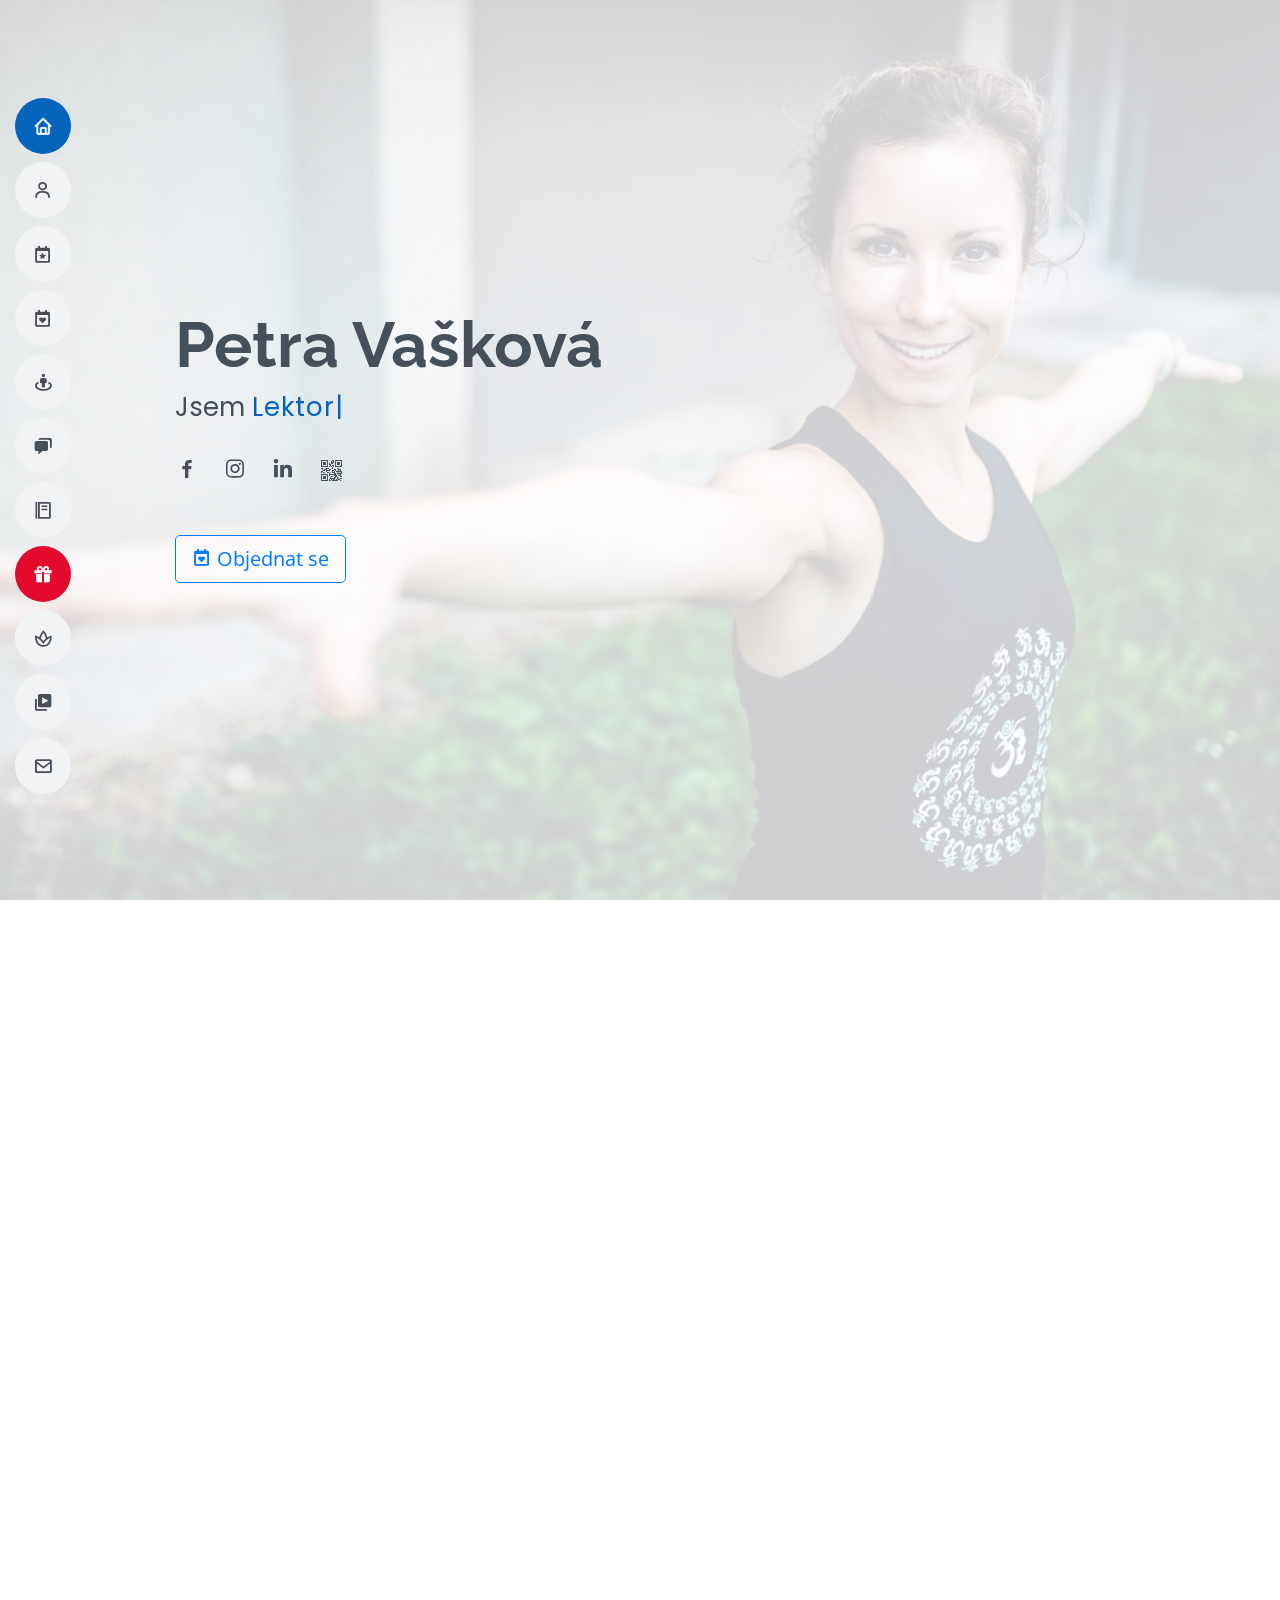
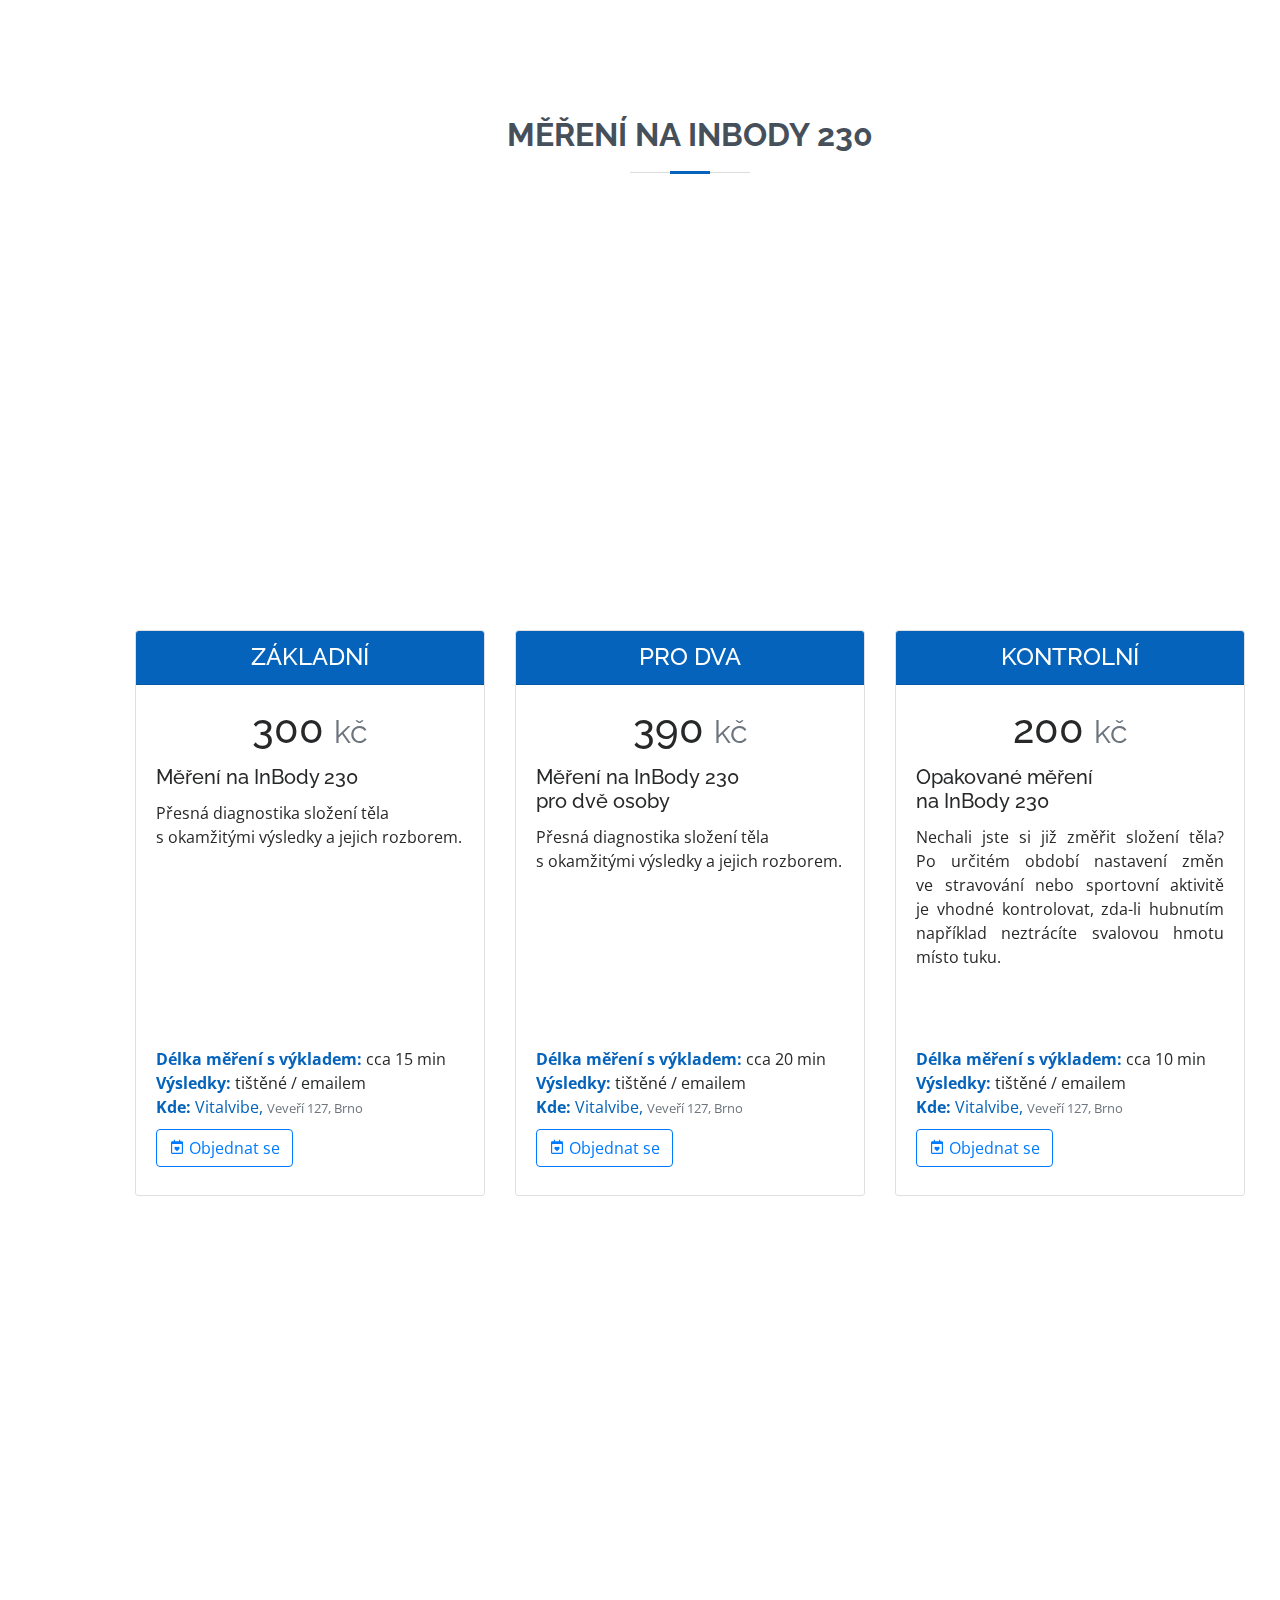
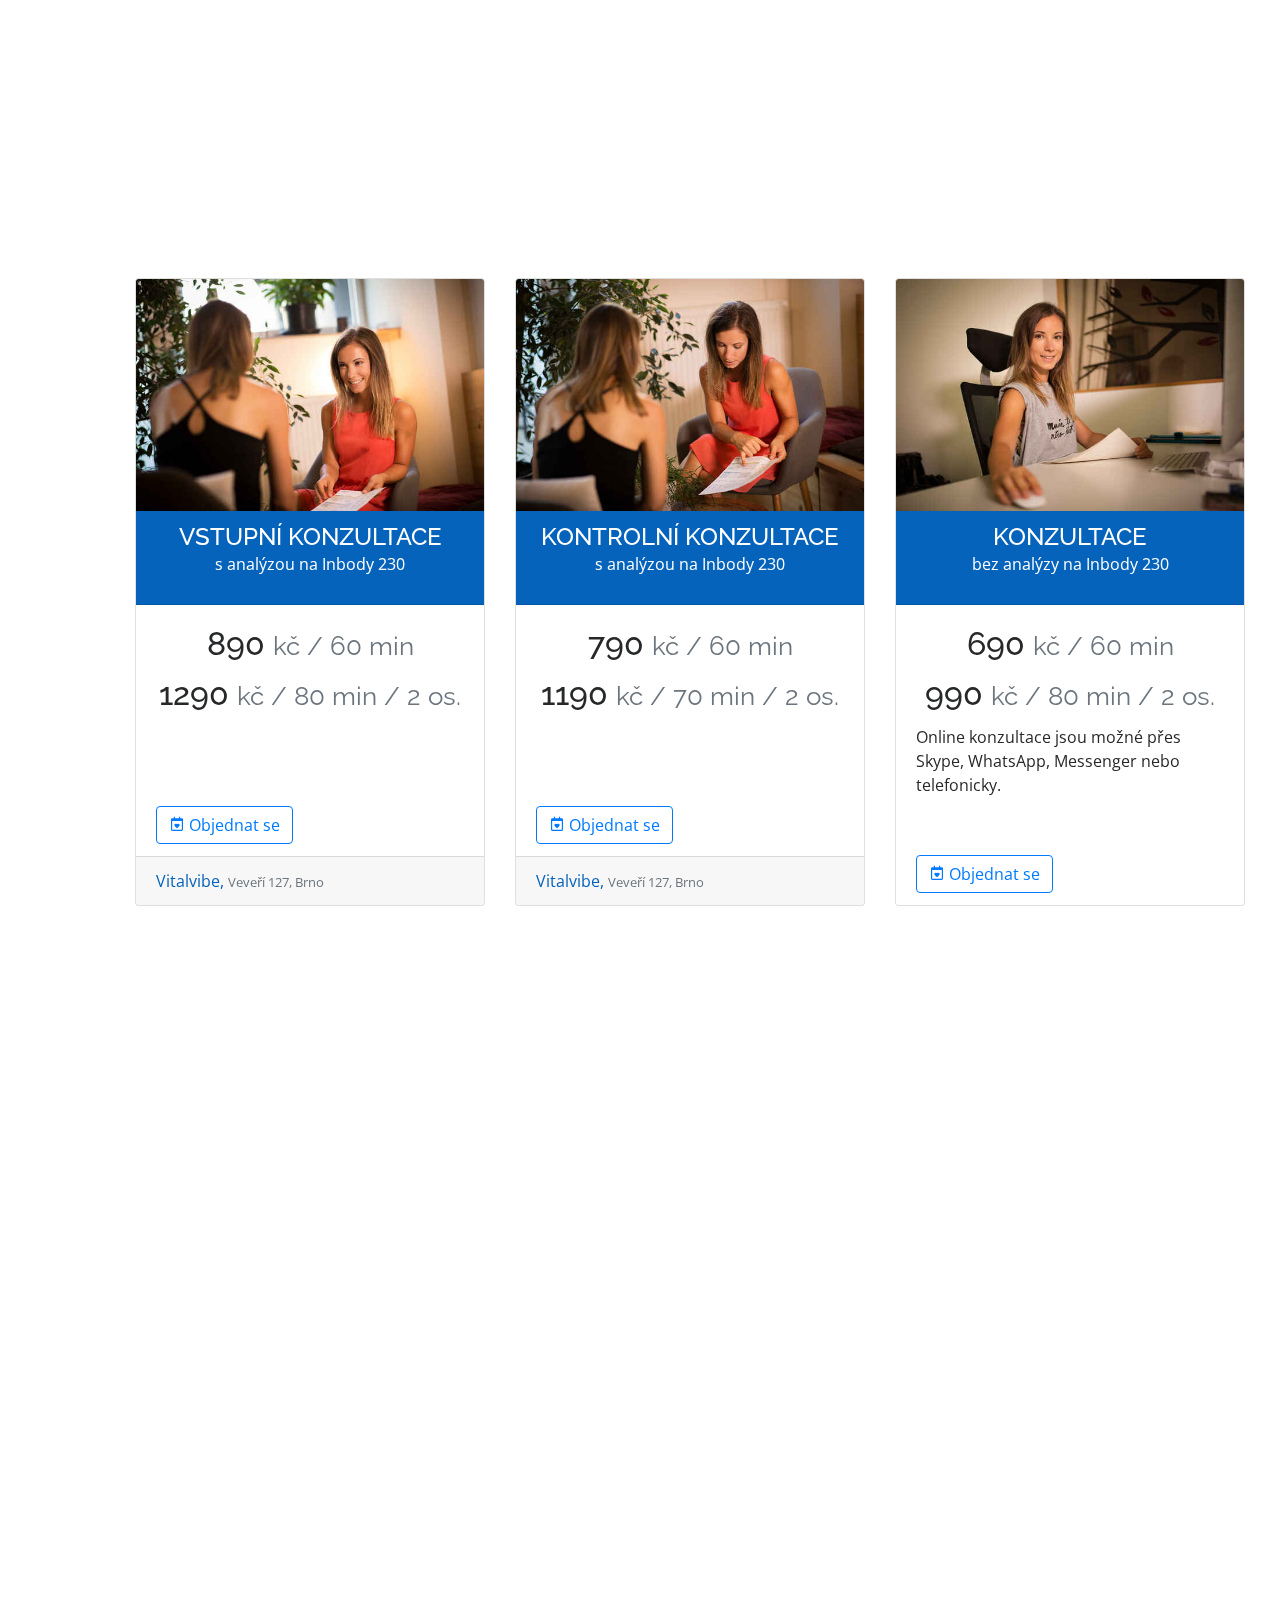
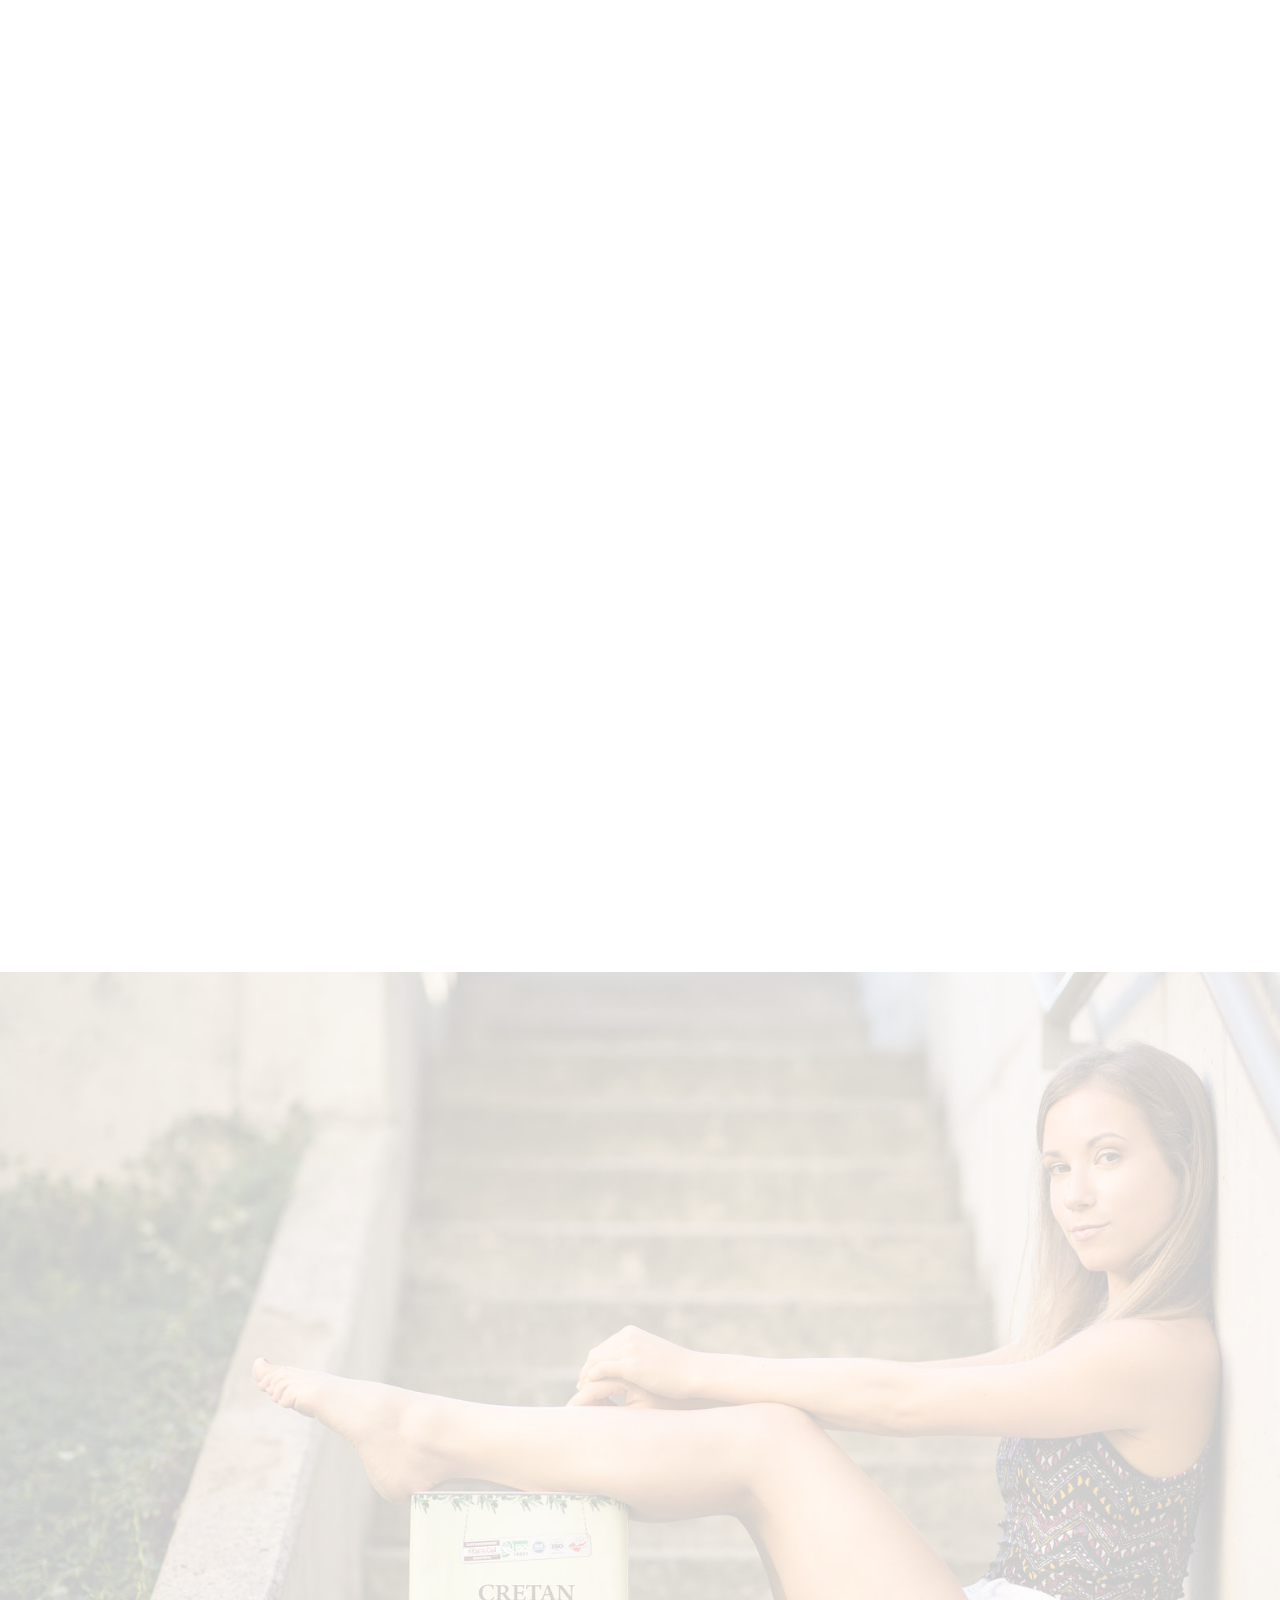
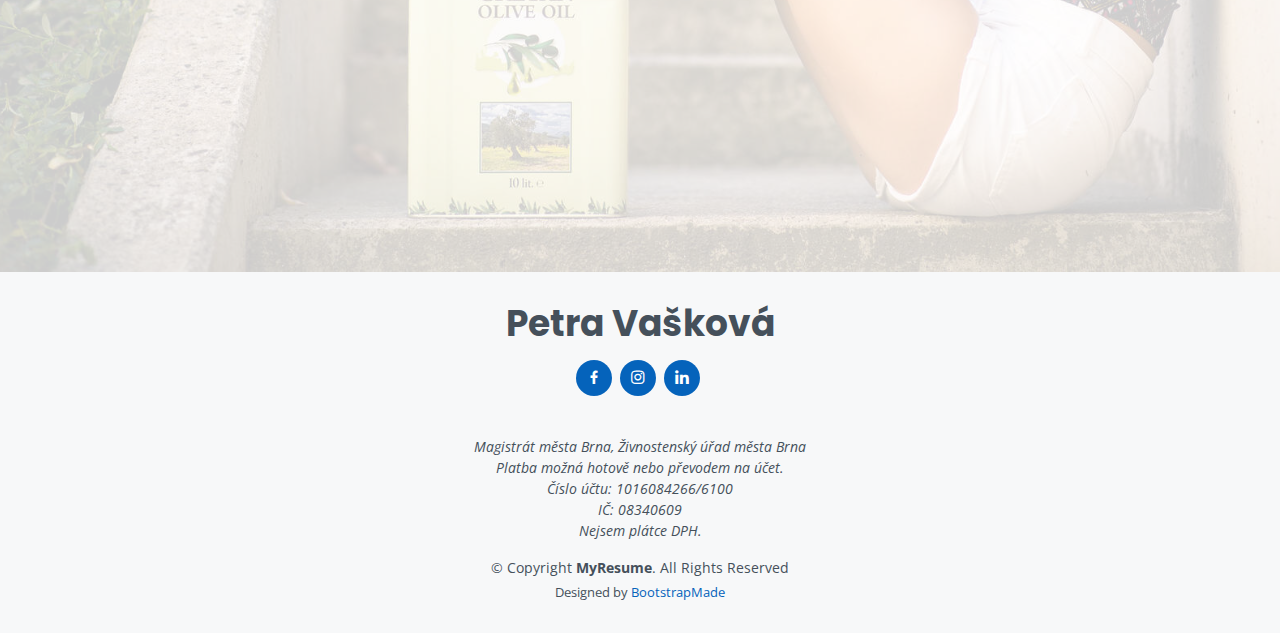
==== index.html @ 4d3f97d6 "add new classes" ====
<!DOCTYPE html>
<html lang="en">

<head>
  <meta charset="utf-8">
  <meta content="width=device-width, initial-scale=1.0" name="viewport">

  <title>Petra Vašková | Zdravý životní styl</title>
  <meta content="Petra Vašková | Zdravý životní styl" name="descriptison">
  <meta content="petra,vaskova,yoga,joga,brno,vyzivove,poradenstvi,inbody230,mereni,inbody,soukrome,lekce" name="keywords">
  <meta content="Petra Vašková" name="author">

  <!--google fun -->
  <meta name="google-site-verification" content="1-gUMdKaUhqo964A1ILpHEnsC80yYwNvMp1bIJp1SYg" />
  <meta property="og:site_name" content="PETRAVASKOVA.cz"/>
  <meta name="description" content="Petra Vašková | Zdravý životní styl"/>
  <meta property="og:url" content="https://petravaskova.cz/"/>
  <meta property="og:type" content="website"/>
  <meta property="og:title" content="Petra Vašková | Zdravý životní styl"/>
  <meta property="og:description"
        content="Komplexní služby v oblasti zdravého životního stylu. Výživové poradenství. Měření na InBody 230. Lekce jógy Brno."/>
  <meta property="og:image" content="https://petravaskova.cz/assets/img/og.jpg"/>
  <meta property="og:locale" content="cs_CZ"/>

  <!-- Favicons -->
  <link href="assets/img/favicon.png" rel="icon">
  <link href="assets/img/apple-touch-icon.png" rel="apple-touch-icon">

  <!-- Google Fonts -->
  <link href="https://fonts.googleapis.com/css?family=Open+Sans:300,300i,400,400i,600,600i,700,700i|Raleway:300,300i,400,400i,500,500i,600,600i,700,700i|Poppins:300,300i,400,400i,500,500i,600,600i,700,700i"
        rel="stylesheet">

  <!-- Vendor CSS Files -->
  <link href="assets/vendor/bootstrap/css/bootstrap.min.css" rel="stylesheet">
  <link href="assets/vendor/icofont/icofont.min.css" rel="stylesheet">
  <link href="assets/vendor/boxicons/css/boxicons.min.css" rel="stylesheet">
  <link href="assets/vendor/venobox/venobox.css" rel="stylesheet">
  <link href="assets/vendor/owl.carousel/assets/owl.carousel.min.css" rel="stylesheet">
  <link href="assets/vendor/aos/aos.css" rel="stylesheet">

  <!-- Template Main CSS File -->
  <link href="assets/css/style.css" rel="stylesheet">

  <!-- =======================================================
  * Template Name: MyResume - v2.1.0
  * Template URL: https://bootstrapmade.com/free-html-bootstrap-template-my-resume/
  * Author: BootstrapMade.com
  * License: https://bootstrapmade.com/license/
  ======================================================== -->

  <!-- Global site tag (gtag.js) - Google Analytics -->
  <script async src="https://www.googletagmanager.com/gtag/js?id=UA-179489889-1"></script>
  <script>
      window.dataLayer = window.dataLayer || [];
      function gtag(){dataLayer.push(arguments);}
      gtag('js', new Date());

      gtag('config', 'UA-179489889-1');
  </script>
</head>

<body>

<!-- ======= Mobile nav toggle button ======= -->
<button type="button" class="mobile-nav-toggle d-xl-none"><i class="icofont-navigation-menu"></i></button>

<!-- ======= Header ======= -->
<header id="header" class="d-flex flex-column justify-content-center">

  <nav class="nav-menu">
    <ul>
      <li class="active"><a href="#home"><i class="bx bx-home"></i> <span>Domů</span></a></li>
<!--      <li><a href="#gifts" class="gift-link" style="background: #E40A2D"><i class="bx bxs-gift"></i> <span>Dárkové poukazy</span></a></li>-->
      <li><a href="#about"><i class="bx bx-user"></i> <span>O mně</span></a></li>
      <li><a href="#events"><i class="bx bx-calendar-star"></i> <span>Události</span></a></li>
      <li><a href="#classes"><i class="bx bx-calendar-heart"></i> <span>Kalendář lekcí</span></a></li>
      <li><a href="#inbody"><i class="bx bx-street-view"></i> <span>Měření na InBody 230</span></a></li>
      <li><a href="#konzultace"><i class='bx bxs-chat'></i> <span>Konzultace</span></a></li>
      <li><a href="#diet"><i class='bx bx-food-menu'></i> <span>Jídelníček na míru</span></a></li>
<!--      <li><a href="#package"><i class='bx bx-shopping-bag'></i> <span>Výhodné balíčky</span></a></li>-->
      <li><a href="#package" class="gift-link" style="background: #E40A2D"><i class="bx bxs-gift"></i> <span>Výhodné balíčky / Dárkové poukazy</span></a></li>
      <li><a href="#joga"><i class='bx bx-spa'></i> <span>Jóga</span></a></li>
      <li><a href="#videos"><i class="bx bxs-videos"></i> <span>Videa</span></a></li>
      <!--<li><a href="#portfolio"><i class="bx bx-book-content"></i> <span>Portfolio</span></a></li>-->
      <li><a href="#contact"><i class="bx bx-envelope"></i> <span>Kontakt</span></a></li>
    </ul>
  </nav><!-- .nav-menu -->
</header><!-- End Header -->

<!-- ======= Hero Section ======= -->
<section id="home" class="d-flex flex-column justify-content-center">
  <div class="container" data-aos="zoom-in" data-aos-delay="100">
    <h1>Petra Vašková</h1>
    <p>Jsem <span class="typed"
                  data-typed-items="Lektorka jógy, Výživová poradkyně, Produktová specialistka a manažerka"></span>
    </p>
    <div class="social-links">
      <a href="https://www.facebook.com/pvaskova" class="facebook"><i class="bx bxl-facebook"></i></a>
      <a href="https://www.instagram.com/vaskova.peta/" class="instagram"><i class="bx bxl-instagram"></i></a>
      <a href="https://www.linkedin.com/in/petra-va%C5%A1kov%C3%A1-a22657148/" class="linkedin"><i
              class="bx bxl-linkedin"></i></a>
      <a href="#qr" data-toggle="modal" data-target="#qr"><i class="icofont-qr-code"></i></a>

    </div>
    <div style="margin-top: 50px">
      <button type="button" class="btn btn-outline-primary btn-lg" data-toggle="modal" data-target="#rezervace">
        <i class='bx bx-calendar-heart'></i> Objednat se
      </button>
    </div>
  </div>
</section><!-- End Hero -->

<main id="main">

  <!-- ======= Gifts Section ======= -->
<!--  <section id="gifts" class="services">-->
<!--    <div class="container" data-aos="fade-up">-->

<!--      <div class="section-title">-->
<!--        <h2>Dárkové poukazy</h2>-->
<!--      </div>-->

<!--      <div class="row">-->

<!--        <div class="col-lg-4 pt-4 pt-lg-0 content" style="margin-top: 30px">-->
<!--          <div>-->
<!--            <p class="indent">-->
<!--              Chcete svému blízkému darovat opravdu praktický dárek? Neví si kamarádka rady s&nbsp;jídelníčkem? Chce začít Váš partner jíst zdravě a&nbsp;zhubnout, nebo třeba zlepšit sportovní výkon a&nbsp;nabrat svalovou hmotu?-->
<!--            </p>-->
<!--            <p class="bold">-->
<!--              Nevybrali jste si žádný z&nbsp;této nabídky? Společně zkusíme vymyslet balíček na&nbsp;míru.-->
<!--            </p>-->
<!--          </div>-->
<!--          <div>-->
<!--            <span class="text-blue-dark" style="display:inline-block;float: left;margin-right: 5px">Objednávejte na: </span>-->
<!--            <span style="display: inline-block">-->
<!--                <a href="mailto:petra-vaskova@seznam.cz" class="text-black">petra-vaskova@seznam.cz</a><br/>-->
<!--                  +420 732 690 885-->
<!--            </span>-->
<!--          </div>-->
<!--          &lt;!&ndash;-&#45;&#45;&#45;&#45;&#45;&#45;&#45;&#45;&#45;&#45;&#45;&#45;&#45;&#45;&#45;&#45;&#45;&#45;&#45;&#45;&#45;&#45;&#45;&#45;&#45;&#45;&#45;&#45;&#45;&#45;&#45;&#45;&#45;&#45;&#45;&#45;&#45;&#45;&#45;&#45;&#45;&#45;&#45;&#45;&#45;&#45;&#45;&#45;&#45;&#45;&#45;&#45;&#45;&#45;&#45;&#45;&#45;&#45;&#45;&#45;&#45;&#45;&#45;&#45;&#45;&#45;&#45;&#45;&#45;&#45;&#45;&#45;&#45;&#45;&#45;&#45;&#45;&#45;&#45;&#45;&#45;&#45;&#45;&#45;&#45;&#45;&#45;&#45;&#45;&#45;&#45;&#45;&#45;&#45;&#45;&#45;&#45;&#45;&#45;&#45;&#45;&#45;&ndash;&gt;-->
<!--          <div class="resume-item pb-0" style="margin-top: 20px">-->
<!--            <a href="#gift1" data-toggle="collapse" aria-expanded="false" aria-controls="gift1">-->
<!--              <span class="collapsed bold" style="color: black"><i class='bx bxs-chevron-down'></i> Jak si mám poukaz objednat?</span>-->
<!--              <span class="expanded bold" style="color: black"><i class='bx bxs-chevron-up'></i> Jak si mám poukaz objednat?</span>-->
<!--            </a>-->
<!--            &lt;!&ndash; Collapsed &ndash;&gt;-->
<!--            <div class="collapse" id="gift1">-->
<!--              <p class="about-me">-->
<!--                Potěšit rodinu a přátele dárkovým poukazem je jednoduché. Stačí si vybrat zvolený balíček a odeslat svoji objednávku na email:  <a href="mailto:petra-vaskova@seznam.cz" class="text-black">petra-vaskova@seznam.cz</a> nebo se domluvit telefonicky na 732 690 885.-->
<!--              </p>-->
<!--            </div>-->
<!--          </div>-->
<!--          &lt;!&ndash;-&#45;&#45;&#45;&#45;&#45;&#45;&#45;&#45;&#45;&#45;&#45;&#45;&#45;&#45;&#45;&#45;&#45;&#45;&#45;&#45;&#45;&#45;&#45;&#45;&#45;&#45;&#45;&#45;&#45;&#45;&#45;&#45;&#45;&#45;&#45;&#45;&#45;&#45;&#45;&#45;&#45;&#45;&#45;&#45;&#45;&#45;&#45;&#45;&#45;&#45;&#45;&#45;&#45;&#45;&#45;&#45;&#45;&#45;&#45;&#45;&#45;&#45;&#45;&#45;&#45;&#45;&#45;&#45;&#45;&#45;&#45;&#45;&#45;&#45;&#45;&#45;&#45;&#45;&#45;&#45;&#45;&#45;&#45;&#45;&#45;&#45;&#45;&#45;&#45;&#45;&#45;&#45;&#45;&#45;&#45;&#45;&#45;&#45;&#45;&#45;&#45;&#45;&ndash;&gt;-->
<!--          <div class="resume-item pb-0">-->
<!--            <a href="#gift2" data-toggle="collapse" aria-expanded="false" aria-controls="gift2">-->
<!--              <span class="collapsed bold" style="color: black"><i class='bx bxs-chevron-down'></i> Jak mi bude poukaz doručen?</span>-->
<!--              <span class="expanded bold" style="color: black"><i class='bx bxs-chevron-up'></i> Jak mi bude poukaz doručen?</span>-->
<!--            </a>-->
<!--            &lt;!&ndash; Collapsed &ndash;&gt;-->
<!--            <div class="collapse" id="gift2">-->
<!--              <p class="about-me">-->
<!--                Poukaz bude zaslán po ukrazení částky na uvedený e&#8209;mail. Při využití balíčku není třeba mít poukaz sebou, stačí si poznačit unikátní kód.-->
<!--              </p>-->
<!--            </div>-->
<!--          </div>-->
<!--          &lt;!&ndash;-&#45;&#45;&#45;&#45;&#45;&#45;&#45;&#45;&#45;&#45;&#45;&#45;&#45;&#45;&#45;&#45;&#45;&#45;&#45;&#45;&#45;&#45;&#45;&#45;&#45;&#45;&#45;&#45;&#45;&#45;&#45;&#45;&#45;&#45;&#45;&#45;&#45;&#45;&#45;&#45;&#45;&#45;&#45;&#45;&#45;&#45;&#45;&#45;&#45;&#45;&#45;&#45;&#45;&#45;&#45;&#45;&#45;&#45;&#45;&#45;&#45;&#45;&#45;&#45;&#45;&#45;&#45;&#45;&#45;&#45;&#45;&#45;&#45;&#45;&#45;&#45;&#45;&#45;&#45;&#45;&#45;&#45;&#45;&#45;&#45;&#45;&#45;&#45;&#45;&#45;&#45;&#45;&#45;&#45;&#45;&#45;&#45;&#45;&#45;&#45;&#45;&#45;&ndash;&gt;-->
<!--          <div class="resume-item pb-0">-->
<!--            <a href="#gift3" data-toggle="collapse" aria-expanded="false" aria-controls="gift3">-->
<!--              <span class="collapsed bold" style="color: black"><i class='bx bxs-chevron-down'></i> Jak za poukaz zaplatím?</span>-->
<!--              <span class="expanded bold" style="color: black"><i class='bx bxs-chevron-up'></i> Jak za poukaz zaplatím?</span>-->
<!--            </a>-->
<!--            &lt;!&ndash; Collapsed &ndash;&gt;-->
<!--            <div class="collapse" id="gift3">-->
<!--              <p class="about-me">-->
<!--                Převodem na účet 1016084266/6100. Do poznámky pro příjemce uveďte Vaši e&#8209;mailovou adresu.-->
<!--              </p>-->
<!--            </div>-->
<!--          </div>-->
<!--          &lt;!&ndash;-&#45;&#45;&#45;&#45;&#45;&#45;&#45;&#45;&#45;&#45;&#45;&#45;&#45;&#45;&#45;&#45;&#45;&#45;&#45;&#45;&#45;&#45;&#45;&#45;&#45;&#45;&#45;&#45;&#45;&#45;&#45;&#45;&#45;&#45;&#45;&#45;&#45;&#45;&#45;&#45;&#45;&#45;&#45;&#45;&#45;&#45;&#45;&#45;&#45;&#45;&#45;&#45;&#45;&#45;&#45;&#45;&#45;&#45;&#45;&#45;&#45;&#45;&#45;&#45;&#45;&#45;&#45;&#45;&#45;&#45;&#45;&#45;&#45;&#45;&#45;&#45;&#45;&#45;&#45;&#45;&#45;&#45;&#45;&#45;&#45;&#45;&#45;&#45;&#45;&#45;&#45;&#45;&#45;&#45;&#45;&#45;&#45;&#45;&#45;&#45;&#45;&#45;&ndash;&gt;-->
<!--          <div class="resume-item pb-0">-->
<!--            <a href="#gift4" data-toggle="collapse" aria-expanded="false" aria-controls="gift4">-->
<!--              <span class="collapsed bold" style="color: black"><i class='bx bxs-chevron-down'></i> Jaká je platnost poukazu?</span>-->
<!--              <span class="expanded bold" style="color: black"><i class='bx bxs-chevron-up'></i> Jaká je platnost poukazu?</span>-->
<!--            </a>-->
<!--            &lt;!&ndash; Collapsed &ndash;&gt;-->
<!--            <div class="collapse" id="gift4">-->
<!--              <p class="about-me">-->
<!--                Dárkové poukazy mají platnost půl roku po zakoupení.-->
<!--              </p>-->
<!--            </div>-->
<!--          </div>-->
<!--          &lt;!&ndash;-&#45;&#45;&#45;&#45;&#45;&#45;&#45;&#45;&#45;&#45;&#45;&#45;&#45;&#45;&#45;&#45;&#45;&#45;&#45;&#45;&#45;&#45;&#45;&#45;&#45;&#45;&#45;&#45;&#45;&#45;&#45;&#45;&#45;&#45;&#45;&#45;&#45;&#45;&#45;&#45;&#45;&#45;&#45;&#45;&#45;&#45;&#45;&#45;&#45;&#45;&#45;&#45;&#45;&#45;&#45;&#45;&#45;&#45;&#45;&#45;&#45;&#45;&#45;&#45;&#45;&#45;&#45;&#45;&#45;&#45;&#45;&#45;&#45;&#45;&#45;&#45;&#45;&#45;&#45;&#45;&#45;&#45;&#45;&#45;&#45;&#45;&#45;&#45;&#45;&#45;&#45;&#45;&#45;&#45;&#45;&#45;&#45;&#45;&#45;&#45;&#45;&#45;&ndash;&gt;-->
<!--        </div>-->
<!--        &lt;!&ndash;1&ndash;&gt;-->
<!--        <div class="col-lg-4 d-flex align-items-stretch" style="margin-top: 30px">-->
<!--          <div class="card">-->
<!--            <img class="card-img-top" src="assets/img/inbody3.jpg" alt="Card image cap">-->
<!--            <div class="card-header text-center background-gift text-white">-->
<!--              <h4 class="my-0">ZÁKLADNÍ BALÍČEK</h4>-->
<!--            </div>-->
<!--            <div class="card-body">-->
<!--              <h5 class="card-title">Chci poznat složení svého těla a&nbsp;pravidelně jej sledovat</h5>-->
<!--              <div class="text-center">-->
<!--                <h2 class="card-title pricing-card-title">-->
<!--                  550-->
<!--                  <small class="text-muted">kč</small>-->
<!--                </h2>-->
<!--              </div>-->
<!--              <div class="text-center">-->
<!--                <h2 class="card-title pricing-card-title">-->
<!--                  950-->
<!--                  <small class="text-muted">kč / 2&nbsp;os.</small>-->
<!--                </h2>-->
<!--              </div>-->

<!--            </div>-->
<!--            <div class="card-footer background-white-borderless">-->
<!--              <div class="not-included">-->
<!--                <span><i class='bx bx-x'></i> <a href="#konzultace">konzultace</a> v oblasti výživového poradenství</span>-->
<!--              </div>-->
<!--              <div class="included">-->
<!--                <span><i class='bx bx-check'></i> 1x vstupní <a href="#inbody">měření na InBody230</a> s&nbsp;rozborem výsledků</span>-->
<!--              </div>-->
<!--              <div class="included">-->
<!--                <span><i class='bx bx-check'></i> 2x kontrolní <a href="#inbody">měření na InBody230</a></span>-->
<!--              </div>-->
<!--            </div>-->
<!--            <div class="card-footer">-->
<!--              <a href="https://www.vitalvibe.eu/cs/kontakt#prodejna-brno">Vitalvibe, </a>-->
<!--              <small class="text-muted">Veveří 127, Brno</small>-->
<!--            </div>-->
<!--          </div>-->
<!--        </div>-->

<!--        &lt;!&ndash;2&ndash;&gt;-->
<!--        <div class="col-lg-4 d-flex align-items-stretch" style="margin-top: 30px">-->
<!--          <div class="card">-->
<!--            <img class="card-img-top" src="assets/img/cons2.jpg" alt="Card image cap">-->
<!--            <div class="card-header text-center background-gift text-white">-->
<!--              <h4 class="my-0">BALÍČEK S&nbsp;KONZULTACÍ</h4>-->
<!--            </div>-->
<!--            <div class="card-body">-->
<!--              <h5 class="card-title">Chci analyzovat své stravovací návyky a&nbsp;najít vhodné kroky ke&nbsp;změně</h5>-->
<!--              <div class="text-center">-->
<!--                <h2 class="card-title pricing-card-title">-->
<!--                  1050-->
<!--                  <small class="text-muted">kč</small>-->
<!--                </h2>-->
<!--              </div>-->
<!--              <div class="text-center">-->
<!--                <h2 class="card-title pricing-card-title">-->
<!--                  1850-->
<!--                  <small class="text-muted">kč / 2&nbsp;os.</small>-->
<!--                </h2>-->
<!--              </div>-->

<!--            </div>-->
<!--            <div class="card-footer background-white-borderless">-->
<!--              <div class="included">-->
<!--                <span><i class='bx bx-check'></i> <a href="#konzultace">konzultace</a> v oblasti výživového poradenství 60min (80min 2&nbsp;os.)</span>-->
<!--              </div>-->
<!--              <div class="included">-->
<!--                <span><i class='bx bx-check'></i> 1x vstupní <a href="#inbody">měření na InBody230</a> s&nbsp;rozborem výsledků</span>-->
<!--              </div>-->
<!--              <div class="included">-->
<!--                <span><i class='bx bx-check'></i> 2x kontrolní <a href="#inbody">měření na InBody230</a></span>-->
<!--              </div>-->
<!--            </div>-->
<!--            <div class="card-footer">-->
<!--              <a href="https://www.vitalvibe.eu/cs/kontakt#prodejna-brno">Vitalvibe, </a>-->
<!--              <small class="text-muted">Veveří 127, Brno</small>-->
<!--            </div>-->
<!--          </div>-->
<!--        </div>-->
<!--      </div>-->

<!--      <div class="row">-->
<!--        <div class="col-lg-2">-->
<!--        </div>-->
<!--        <div class="col-lg-8 text-center">-->
<!--          <img src="assets/img/giftcard.jpg" class="gift-image">-->
<!--        </div>-->
<!--      </div>-->
<!--    </div>-->
<!--  </section>&lt;!&ndash; End Archive Section &ndash;&gt;-->

  <!-- ======= About Section ======= -->
  <section id="about" class="about">
    <div class="container" data-aos="fade-up">

      <div class="row">
        <div class="col-lg-4">
          <img src="assets/img/aboutme.jpg" class="img-fluid" alt="">
        </div>
        <div class="col-lg-8 pt-4 pt-lg-0 content">
          <h3>Výživová poradkyně</h3>
          <p class="about-me">
            Všichni víme, že strava má zásadní vliv na&nbsp;naši fyzickou i&nbsp;psychickou kondici.
            Žijeme v&nbsp;době, která nám bere identitu, snaží se nás někam zaškatulkovat, často
            tam, kam nepatříme a&nbsp;neuvěřitelně nás odpojuje od&nbsp;sebe samých.
          </p>

          <!-- Collapsed -->
          <div class="collapse" id="vyzivova-poradkyne">
            <p class="about-me">
              I já jsem si za svůj život vyzkoušela hodně diet, výživových směrů, sportů a ukázalo se, že mi to
              pomohlo porozumět tomu, jak se cítíte třeba právě ve&nbsp;fázi, ve&nbsp;které se dnes
              nacházíte. Každý směr mě inspiroval, obohatil mě a čerpám z&nbsp;něj inspiraci. Nové
              trendy ve&nbsp;výživě neustále přicházejí. Beru je jako zajímavé zpestření, ale v&nbsp;prvé řadě
              ctím a respektuji potřeby těla a opírám se o&nbsp;fyziologický základ jeho fungování.
            </p>
            <p class="about-me">
              Mé znalosti vychází ze studia bakalářského oboru Technologie potravin a&nbsp;magisterského
              oboru Ekotrofologie na Mendelově univerzitě v&nbsp;Brně. Mým zaměřením
              byla zejména znalosti z&nbsp;produkce, složení a&nbsp;struktury nejrůznějších druhů
              zemědělských produktů, dále potravinářských technologiích a potravinářské
              legislativy. Přínosnými obory byla i&nbsp;potravinářská mikrobiologie, chemie potravin,
              molekulární biologie a&nbsp;genetika. Nejvíce mě ale zaujala biochemie, fyziologie výživy
              člověka a&nbsp;psychologie poradenství. Stěžejními předměty programu se pak týkaly
              výživy člověka, a&nbsp;to jak výživy v&nbsp;prevenci různých onemocnění, tak výživy léčebné či
              klinické.
            </p>
            <p class="about-me">
              Nepovažuji se za žádného superodborníka v&nbsp;oblasti výživy. Ví se, že kolik je
              lidí na světě, tolik je různých metabolických typů. Mým cílem je ukázat Vám cestu,
              která Vás navede k&nbsp;poznávání potřeb těla a&nbsp;respektování jeho individuality. Výživa a&nbsp;
              potraviny by pro nás měly být nejen prostředkem k&nbsp;přežití, ale zároveň i&nbsp;koníčkem a&nbsp;
              vášní. Diety a&nbsp;hubnoucí kúry jsou pro mě v&nbsp;této životní etapě z&nbsp;dlouhodobého
              hlediska a&nbsp;prevence nemocí neudržitelné a&nbsp;nevidím v&nbsp;nich hlubší význam. Věřím, že
              cesta ke&nbsp;zdravému životnímu stylu a&nbsp;spokojenosti vede srkze vytvoření zdravých
              stravovacích a&nbsp;pohybových návyků. V některých případech je potřeba dlouhodobější
              - několikatýdenní, několikaměsíční trpělivosti, nicméně výsledky se dostaví. Vždyť
              potraviny jsou to nejjednodušší, čím lze ovlivnit zdraví. Palivo, léčivo i&nbsp;prevence.
            </p>
          </div>
          <!-- Control-->
          <p>
            <!-- aria-expanded attribute is mandatory -->
            <!-- bootstrap changes it to true/false on toggle -->
            <a href="#vyzivova-poradkyne" data-toggle="collapse" aria-expanded="false"
               aria-controls="vyzivova-poradkyne">
              <span class="collapsed bold">
                + dozvědět se více
              </span>
              <span class="expanded bold">
                - skrýt
              </span>
            </a>
          </p>


          <h3>Lektorka jógy</h3>
          <p class="about-me">
            Po práci vedu skoro denně lekce jógy a&nbsp;vřele je doporučuji úplně každému.
            Po&nbsp;cvičení dostane tělo infuzi endorfinů, koktejl radosti, který může udělat i všední
            dny mnohem krásnější. Jóga je pro mě dnes hlavně cestou, která mi skrze praxi
            ukazuje důležitost ukotvení se sama v&nbsp;sobě.
          </p>

          <!-- Collapsed -->
          <p class="collapse about-me" id="lektorka-jogy">

            V roce 2013 jsem udělala první krok k tomu, aby se ze mě stala lektorka
            skupinových lekcí. Absolvovala kurz Instruktora aerobiku a&nbsp;vzápětí následoval kurz
            Instruktora Body &amp; Mind lekcí. A&nbsp;právě v&nbsp;této době jsem pomalu začínala objevovat
            Power Yogu, kterou jsem brala čistě jako cvičení na&nbsp;hluboký stabilizační systém.
            Tehdy jsem ještě moc nevěděla jak správně pracovat se svým tělem a&nbsp;co dělat s&nbsp;dechem.
            Prohlubováním vlastní praxe mě však jógy naprosto vtáhla. Každým týdnem
            jsem sledovala malé pokroky a&nbsp;najednou mě jóga začala ovlivňovat vše - priority,
            postoje, názory, myšlení... Najednou se mi nechtěly řešit zbytečnosti. Pomalu mě
            začalo docházet, že jóga není jen o&nbsp;propoceném tričku a&nbsp;podložce. Spousta lidí se
            dnes odpojuje od&nbsp;svého těla, neposlouchá jej a&nbsp;dělá to, co si někde přečte nebo od&nbsp;někoho uslyší.
            Jóga je však nástroj, který nás skutečně učí napojit se znovu na&nbsp;své
            tělo, postupně zjišťovat, po&nbsp;jakém jídle se cítí dobře, jaký pohyb mu dělá dobře, s&nbsp;jakými lidmi se cítí dobře.
            Pokud si jógu zvolíme jako svou životní cestu, bude nás
            ovlivňovat naprosto ve&nbsp;všem, co děláme. Přijde to samo, pomalu, nenápadně.
            Vykročme tedy společně na&nbsp;cestu jógy.

          </p>
          <!-- Control-->
          <p>
            <!-- aria-expanded attribute is mandatory -->
            <!-- bootstrap changes it to true/false on toggle -->
            <a href="#lektorka-jogy" data-toggle="collapse" aria-expanded="false" aria-controls="lektorka-jogy">
                <span class="collapsed bold">
                  + dozvědět se více
                </span>
              <span class="expanded bold">
                  - skrýt
                </span>
            </a>
          </p>

          <h3>Produktová specialistka a&nbsp;manažerka</h3>
          <div>
            <p class="about-me">
              Do Vitalvibe mě přivedl můj vnitřní kompas i&nbsp;hnací motor – přání pomáhat
              lidem. Snažím se klientům pomáhat řešit jejich problémy v&nbsp;online poradně, během
              osobních konzultací a&nbsp;nově i&nbsp;přes youtube kanál <a href="#v-talk">V-TALK</a>.
            </p>
            <p class="about-me">
              Protože jsem vystudovala Technologii potravin se zaměřením na&nbsp;výživu
              člověka, zajišťuji ve&nbsp;firmě odbornou stránku komunikace. Převzala jsem odpovědnost
              za&nbsp;faktickou správnost informací o&nbsp;produktech, které od&nbsp;nás různými kanály proudí
              do&nbsp;světa, a&nbsp;pod vlajkou Vitalvibe také přednáším.
            </p>
          </div>

          <!-- Collapsed -->
          <p class="collapse about-me" id="productova-managerka">

            Na práci ve firmě miluji její neuvěřitelnou pestrost. Každý den je jiný - někdy je
            víc potřeba věnovat péči lidem a&nbsp;jindy zase řeším odbornou stránku produktů. Baví
            mě sledovat trendy a&nbsp;udržovat se v&nbsp;obraze. Nejcennějším smyslem pro&nbsp;mě ale stejně
            zůstává zmíněná pomoc, se&nbsp;kterou souvisí každičký můj krok.

          </p>
          <!-- Control-->
          <p>
            <!-- aria-expanded attribute is mandatory -->
            <!-- bootstrap changes it to true/false on toggle -->
            <a href="#productova-managerka" data-toggle="collapse" aria-expanded="false"
               aria-controls="productova-managerka">
                <span class="collapsed bold">
                  + dozvědět se více
                </span>
              <span class="expanded bold">
                  - skrýt
                </span>
            </a>
          </p>

        </div>
      </div>

    </div>
  </section><!-- End About Section -->

  <!-- ======= Services Section ======= -->
  <section id="events" class="services">
    <div class="container" data-aos="fade-up">
      <div class="section-title">
        <h2>Události</h2>
      </div>

      <div class="row">
        <!--<div class="col-lg-4 d-flex align-items-stretch" style="margin-top: 30px">-->
          <!--<div class="card card-warning">-->
            <!--<div class="card-img-top-box">-->
              <!--<img class="card-img-top thumb-post" src="assets/img/corona.jpg" alt="Card image cap">-->
            <!--</div>-->
            <!--<div class="card-header text-center">-->
              <!--<h4 class="my-0">DOČASNÁ OPATŘENÍ</h4>-->
            <!--</div>-->
            <!--<div class="card-body">-->
              <!--<p class="card-text"><strong>Kvůli nařízení vlády jsou veškeré lekce ve studiích do odvolání zrušeny.</strong></p>-->
              <!--<p class="card-text">-->
                <!--Avšak nezoufejte, udržovat kondici můžete i nadále s našimi <a href="https://www.facebook.com/punkjogabrno"><i class="bx bxl-facebook-square"></i> livestreamy na punkjóze</a> nebo <a href="#videos">videi</a>.<br/>-->
                <!--Registrace na <a href="#inbody">InBody 230</a>, <a href="#konzultace">výživové poradenství</a> i <a href="#joga">soukromé lekce</a> jsou stále možné.-->
              <!--</p>-->
            <!--</div>-->
            <!--<div class="card-footer background-white-borderless">-->
              <!--<span class="text-blue-dark" style="display:inline-block;float: left;margin-right: 5px">Rezervace: </span>-->
              <!--<span style="display: inline-block">-->
                  <!--<a href="mailto:petra-vaskova@seznam.cz" class="text-black">petra-vaskova@seznam.cz</a><br/>-->
                    <!--+420 732 690 885-->
                <!--</span>-->
            <!--</div>-->
          <!--</div>-->
        <!--</div>-->

        <!--1-->
        <div class="col-lg-4 d-flex align-items-stretch" style="margin-top: 30px">
          <div class="card">
            <div class="ribbon ribbon-top-left">
              <span>Uplynulo</span>
            </div>
            <div class="card-img-top-box">
              <img class="card-img-top thumb-post" src="assets/img/consulatation.jpg" alt="Card image cap">
            </div>
            <div class="card-body">
              <h5 class="card-title">Poradenský den</h5>
              <p class="card-text"><span class="text-blue-dark">Pondělí 27.06.2022</span>
                <small class="text-blue-light">8:00 - 14:00</small>
              </p>
              <p class="card-text indent">Možnost konzultace v oblasti výživy a&nbsp;měření na&nbsp;InBody&nbsp;230 za&nbsp;zvýhodněnou cenu.</p>
            </div>
            <div class="card-footer background-white-borderless">
              <span class="text-blue-dark">Událost: </span><a href="https://www.facebook.com/events/970286933651645">facebook</a><br/>
              <span class="text-blue-dark" style="display:inline-block;float: left;margin-right: 5px">Rezervace: </span>
              <span style="display: inline-block">
                  <a href="mailto:petra-vaskova@seznam.cz" class="text-black">petra-vaskova@seznam.cz</a><br/>
                    +420 732 690 885
                </span>
            </div>
            <div class="card-footer">
              <a href="https://www.vitalvibe.eu/cs/kontakt#prodejna-brno">Vitalvibe, </a>
              <small class="text-muted">Veveří 127, Brno</small>
            </div>
          </div>
        </div>

        <!--2-->
        <div class="col-lg-4 d-flex align-items-stretch" style="margin-top: 30px">
          <div class="card">
            <div class="ribbon ribbon-top-left">
              <span>Uplynulo</span>
            </div>
            <div class="card-img-top-box">
              <img class="card-img-top thumb-post" src="assets/img/inbody.jpg" alt="Card image cap">
            </div>
            <div class="card-body ">
              <h5 class="card-title">Měření na InBody 230</h5>
              <p class="card-text"><span class="text-blue-dark">Úterý 6.9.2022</span>
                <small class="text-blue-light">16:30 - 19:30</small>
              </p>
              <p class="card-text about-me">Neinvazivní metodou zjistíme primárně množství a&nbsp;rozložení svalů, tuku a&nbsp;vody v&nbsp;těle. Přesné, rychlé, snadné a&nbsp;bezpečné měření složení těla na&nbsp;jednom z&nbsp;nejsofistikovanějsích analyzátorů složení lidského těla. Za zvýhodněnou cenu 120 Kč pravidelně 1x do měsíce.</p>
            </div>
            <div class="card-footer background-white-borderless">
              <span class="text-blue-dark">Událost: </span><a href="https://www.facebook.com/events/596367008890146">facebook</a><br/>
              <span class="text-blue-dark">Rezervace: </span>není nutná
            </div>
            <div class="card-footer">
              <a href="https://www.myfit.cz/cs#contact">MY FIT studio, </a>
              <small class="text-muted">tř. Kapitána Jaroše 7b, Brno</small>
            </div>
          </div>
        </div>

        <!--3-->
      </div>


    </div>
  </section>
  <!-- End Events Section -->

  <!-- ======= Services Section ======= -->
  <section id="classes" class="services">
    <div class="container" data-aos="fade-up">
      <!--<div id='calendar'></div>-->
      <div class="section-title">
        <h2>Kalendář lekcí</h2>
      </div>
      <!--<div class="alert alert-warning" role="alert" style="margin-bottom: 30px">-->
        <!--<div style="float:left; margin-right: 30px"><i class="icofont-warning" style="font-size: 50px;"></i></div>-->
        <!--<div>-->
          <!--<strong>Podle nařízení vlády jsou veškeré lekce do odvolání zrušeny.</strong><br/>-->
          <!--Avšak nezoufejte, udržovat kondici můžete i nadále s našimi <a href="https://www.facebook.com/punkjogabrno" class="alert-link"><i class="bx bxl-facebook-square"></i> livestreamy na punkjóze</a> nebo <a href="#videos" class="alert-link">videi</a>.<br/>-->
          <!--Registrace na <a href="#inbody" class="alert-link">InBody 230</a>, <a href="#konzultace" class="alert-link">výživové poradenství</a> i <a href="#joga" class="alert-link">soukromé lekce</a> jsou stále možné.-->
        <!--</div>-->
      <!--</div>-->
      <div class="container box">
        <!--<div class="ribbon ribbon-warning ribbon-top-left">-->
          <!--<span class="background-warning">JIŽ BRZY</span>-->
        <!--</div>-->
        <div class="table-responsive">
          <table class="table text-center">
            <thead>
            <tr>
              <th scope="col"></th>
              <th scope="col">Pondělí</th>
              <th scope="col">Úterý</th>
              <th scope="col">Středa</th>
              <th scope="col">Čtvrtek</th>
              <th scope="col">Pátek</th>
              <th scope="col">Sobota</th>
              <th scope="col">Neděle</th>
            </tr>
            </thead>
            <tbody>
            <tr>
              <th scope="row">Yoga Brno<br/>Zábrdovická 25/2, Brno<br/><a
                      href="https://www.yogabrno.cz/rozvrhy/hot-yoga-zabrdovicka">rezervace</a></th>
              <td></td>
              <td></td>
              <td></td>
              <td>17:00&#8209;18:30<br/>(Hot&nbsp;jóga)</td>
              <td></td>
              <td></td>
              <td>9:00&#8209;10:30<br/>(Hot&nbsp;jóga)</td>
            </tr>
            <tr>
              <th scope="row">Yoga Brno<br/>Dobrovského 96/29, Brno<br/><a
                      href="https://www.yogabrno.cz/rozvrhy/hot-yoga-yoga-dobrak">rezervace</a></th>
              <td></td>
              <td></td>
              <td></td>
              <td></td>
              <td>17:00&#8209;18:30<br/>(Hot&nbsp;jóga)</td>
              <td></td>
              <td></td>
            </tr>
            <!--<tr>-->
              <!--<th scope="row">Yoga Brno<br/>Zábrdovická 25/2 1.patro, Brno<br/><a-->
                      <!--href="https://www.yogabrno.cz/rozvrhy/yoga-zabrdovicka-1p-a-2p">rezervace</a></th>-->
              <!--<td></td>-->
              <!--<td></td>-->
              <!--<td></td>-->
              <!--<td>19:15&#8209;20:15<br/>(Power&nbsp;Yoga&nbsp;Flow)</td>-->
              <!--<td></td>-->
              <!--<td></td>-->
              <!--<td></td>-->
            <!--</tr>-->
            <!--<tr>-->
              <!--<th scope="row">1Club Centrum<br/>-->
                <!--Václavská 6, Brno<br/>-->
                <!--<a href="https://oneclub.cz/salove-lekce/">rezervace</a>-->
              <!--</th>-->
              <!--<td></td>-->
              <!--<td>17:30&#8209;18:30<br/>(Power&nbsp;Yoga)</td>-->
              <!--<td></td>-->
              <!--<td></td>-->
              <!--<td></td>-->
              <!--<td></td>-->
              <!--<td></td>-->
            <!--</tr>-->
<!--            <tr>-->
<!--              <th scope="row">Punk jóga<br/>Tábor 2858/43B, Brno<br/><a href="https://punkjoga.inrs.cz/">rezervace</a>-->
<!--              </th>-->
<!--              <td>18:00&#8209;19:15<br/>(Power&nbsp;jóga)</td>-->
<!--              <td></td>-->
<!--              <td>18:00&#8209;19:15<br/>(Power&nbsp;jóga)</td>-->
<!--              <td></td>-->
<!--              <td></td>-->
<!--              <td></td>-->
<!--              <td></td>-->
<!--            </tr>-->
            <tr>
              <th scope="row">MyFit<br/>Tř. Kapitána Jaroše 7b, Brno<br/><a href="https://www.myfit.cz/cs#schedule">rozvrh</a>
              </th>
              <td></td>
              <td>19:30&#8209;20:30<br/>(Aroma&nbsp;Yoga)</td>
              <td></td>
              <td></td>
              <td></td>
              <td></td>
              <td>19:30&#8209;20:30<br/>(Power&nbsp;Yoga)</td>
            </tr>
            </tbody>
          </table>
        </div>

        <div class="container text-center">
          <div class="row">
            <div class="col-sm" style="margin-top: 10px">
              <a href="https://www.myfit.cz/">
                <img src="assets/img/myfit.png" class="img-fluid w-25" alt="">
              </a>
            </div>
<!--            <div class="col-sm" style="margin-top: 10px">-->
<!--              <a href="https://punkjoga.cz/">-->
<!--                <img src="assets/img/punkjoga.svg" class="img-fluid w-25" alt="">-->
<!--              </a>-->
<!--            </div>-->
            <div class="col-sm" style="margin-top: 10px">
              <a href="https://www.yogabrno.cz/">
                <img src="assets/img/joga_logo.png" class="img-fluid w-25" alt="">
              </a>
            </div>
          </div>
        </div>
      </div>

    </div>
  </section><!-- End Services Section -->

  <!-- ======= Inbody Section ======== -->
  <section id="inbody" class="inbody">

    <div class="section-title">
      <h2>Měření na InBody 230</h2>
    </div>

    <div class="container" data-aos="fade-up">
      <div class="row">
        <div class="col-lg-5">
          <img src="assets/img/inbody2.jpg" class="img-fluid" alt="">
        </div>
        <!----------------------------------------------------------------------------------------------------------->
        <div class="col-lg-7 pt-4 pt-lg-0 content">
          <div class="resume-item pb-0">
            <h4>Analýza složení těla na InBody 230</h4>
            <p class="about-me">
              Jeden z nejsofistikovanějsích analyzátorů složení lidského těla. Neinvazivní metoda, díky které během pár desítek sekund zjistíte rozložení svalů, tuku a&nbsp;vody v&nbsp;těle či&nbsp;bazální metabolismus. Měření je přesné, rychlé, snadné a&nbsp;bezpečné.
            </p>

            <!-- Collapsed -->
            <div class="collapse" id="inbody1">
              <p class="about-me">
                Výsledky tělesné analýzy poskytují důležité informace o&nbsp;Vašem zdravotním
                stavu. Zjistíme, zda-li Vám nehrozí zdravotní riziko spojené s&nbsp;nadváhou či obezitou, nebo naopak nízkou hmotností. Upozorní, jestli nehrozí osteoporóza či nadměrná retence vody a&nbsp;otoky, popř. jaké svalové skupiny na&nbsp;těle máte oslabené nebo nevyvážené. Obzvláště důležité jsou tyto informace pro hubnoucí a&nbsp;sportovce. Přístrojem je možné pravidelně kontrolovat a&nbsp;ověřovat, zda jsou případné úbytky hmotnosti způsobené redukcí tukové tkáně anebo ztrátou svalů.
              </p>
              <p class="about-me">
                InBody 230 využívá patentovanou technologii DSM-BIA, metodu přímé analýzy segmentové multi-frekvenční bioelektrické impedance. Pro více informací o&nbsp;přístroji navštivte stránku <a href="https://www.inbody.cz/vse-o-mereni">InBody</a>.
              </p>
            </div>
            <!-- Control-->
            <p>
              <a href="#inbody1" data-toggle="collapse" aria-expanded="false" aria-controls="inbody1">
                  <span class="collapsed bold">
                    + dozvědět se více
                  </span>
                <span class="expanded bold">
                    - skrýt
                  </span>
              </a>
            </p>
          </div>
          <!----------------------------------------------------------------------------------------------------------->
          <div class="resume-item pb-0">
            <a href="#inbody2" data-toggle="collapse" aria-expanded="false" aria-controls="inbody2">
              <h4 class="collapsed" style="color: black"><i class='bx bxs-chevron-down'></i> Co měřením zjistím?</h4>
              <h4 class="expanded" style="color: black"><i class='bx bxs-chevron-up'></i> Co měřením zjistím?</h4>
            </a>
            <!-- Collapsed -->
            <div class="collapse" id="inbody2">
              <ul>
                <li> váha, procentuální podíl tělesného tuku, beztuková hmota, hmota kosterního svalstva, minerály</li>
                <li> viscerální tuk</li>
                <li> vyváženost postavy a svalové dysbalance</li>
                <li> poměr pas/boky (WHR), BMI (index obezity), hodnota bazálního metabolismu (BMR), metabolický věk</li>
                <li> doporučení redukce nebo navýšení tukové a&nbsp;svalové hmoty</li>
                <li> intracelulární a&nbsp;extracelulární voda, celková tělesná voda</li>
                <li> typ postavy, historie tělesné stavby</li>
                <li> kontrola váhy, cílová váha</li>
              </ul>
            </div>

          </div>
          <!----------------------------------------------------------------------------------------------------------->
          <div class="resume-item pb-0">
            <a href="#inbody3" data-toggle="collapse" aria-expanded="false" aria-controls="inbody3">
              <h4 class="collapsed" style="color: black"><i class='bx bxs-chevron-down'></i> Jak to probíhá?</h4>
              <h4 class="expanded" style="color: black"><i class='bx bxs-chevron-up'></i> Jak to probíhá?</h4>
            </a>
            <!-- Collapsed -->
            <div class="collapse" id="inbody3">
              <p class="about-me">
                Odstrojíte se, sundáte si všechny kovové
                předměty (pásky, řetízky, náramky atd.). Bosýma nohama se&nbsp;postavíte na&nbsp;přístroj, chytíte rukojeti, srovnáte se a&nbsp;chvíli vydržíte v&nbsp;klidu. Následně probíhá
                tisk výsledků a&nbsp;interpretace.
              </p>
            </div>
          </div>
          <!----------------------------------------------------------------------------------------------------------->
          <div class="resume-item pb-0">
            <a href="#inbody4" data-toggle="collapse" aria-expanded="false" aria-controls="inbody4">
              <h4 class="collapsed" style="color: black"><i class='bx bxs-chevron-down'></i> Jak se mám na měření
                připravit?</h4>
              <h4 class="expanded" style="color: black"><i class='bx bxs-chevron-up'></i> Jak se mám na měření
                připravit?</h4>
            </a>
            <!-- Collapsed -->
            <div class="collapse" id="inbody4">
              <ul>
                <li> Nejíst velké porce 2 hodiny před měřením</li>
                <li> Necvičit těsně před měřením (cvičení až po měření)</li>
                <li> Nesaunovat se před měřením</li>
              </ul>
            </div>
          </div>
          <!----------------------------------------------------------------------------------------------------------->
          <div class="resume-item pb-0">
            <a href="#inbody5" data-toggle="collapse" aria-expanded="false" aria-controls="inbody5">
              <h4 class="collapsed" style="color: black"><i class='bx bxs-chevron-down'></i> Pro koho měření není
                vhodné?</h4>
              <h4 class="expanded" style="color: black"><i class='bx bxs-chevron-up'></i> Pro koho měření není vhodné?
              </h4>
            </a>
            <!-- Collapsed -->
            <div class="collapse" id="inbody5">
              <ul>
                <li> Osoby s kardiostimulátorem.</li>
                <li> Těhotné ženy (zejména v prvním trimestru těhotenství).</li>
              </ul>
            </div>
          </div>
        </div>
      </div>
    </div>

    <!--------------------------PRICING-------------------------------------------------------------------------------->
    <div class="container">
      <div class="row">
        <!--1-->
        <div class="col-lg-4 d-flex align-items-stretch" style="margin-top: 30px">
          <div class="card w-100">
            <div class="card-header text-center background-blue text-white">
              <h4 class="my-0">ZÁKLADNÍ</h4>
            </div>
            <div class="card-body">
              <div class="text-center">
                <h1 class="card-title pricing-card-title">
                  300
                  <small class="text-muted">kč</small>
                </h1>
              </div>
              <h5 class="card-title">Měření na InBody 230<br/></h5>
              <p>Přesná diagnostika složení těla s&nbsp;okamžitými výsledky a&nbsp;jejich rozborem.</p>
            </div>
            <div class="card-footer background-white-borderless">
            <p style="margin-top: 30px">
              <span class="text-blue-dark font-weight-bolder">Délka měření s výkladem: </span>cca 15 min<br/>
              <span class="text-blue-dark font-weight-bolder">Výsledky: </span>tištěné / emailem<br/>
              <span class="text-blue-dark font-weight-bolder">Kde: </span><a
                    href="https://www.vitalvibe.eu/cs/kontakt#prodejna-brno">Vitalvibe, </a>
              <small class="text-muted">Veveří 127, Brno</small>
              <br/>
              <!--<span class="text-blue-dark font-weight-bolder" style="display:inline-block;float: left;margin-right: 5px">Rezervace: </span>-->
              <button type="button" class="btn btn-outline-primary" data-toggle="modal" data-target="#rezervace" style="margin-top: 10px">
                <i class='bx bx-calendar-heart'></i> Objednat se
              </button>
              <!--<span style="display: inline-block">-->
                  <!--<a href="mailto:petra-vaskova@seznam.cz" class="text-black">petra-vaskova@seznam.cz</a><br/>-->
                    <!--+420 732 690 885-->
                <!--</span>-->
            </p>
          </div>
          </div>
        </div>

        <!--2-->
        <div class="col-lg-4 d-flex align-items-stretch" style="margin-top: 30px">
          <div class="card w-100">
            <div class="card-header text-center background-blue text-white">
              <h4 class="my-0">PRO DVA</h4>
            </div>
            <div class="card-body">
              <div class="text-center">
                <h1 class="card-title pricing-card-title">
                  390
                  <small class="text-muted">kč</small>
                </h1>
              </div>
              <h5 class="card-title">Měření na InBody&nbsp;230 pro&nbsp;dvě&nbsp;osoby</h5>
              <p>Přesná diagnostika složení těla s&nbsp;okamžitými výsledky a&nbsp;jejich rozborem.</p>
            </div>
            <div class="card-footer background-white-borderless">
              <p style="margin-top: 30px">
                <span class="text-blue-dark font-weight-bolder">Délka měření s výkladem: </span>cca 20 min<br/>
                <span class="text-blue-dark font-weight-bolder">Výsledky: </span>tištěné / emailem<br/>
                <span class="text-blue-dark font-weight-bolder">Kde: </span><a
                      href="https://www.vitalvibe.eu/cs/kontakt#prodejna-brno">Vitalvibe, </a>
                <small class="text-muted">Veveří 127, Brno</small>
                <br/>
                <button type="button" class="btn btn-outline-primary" data-toggle="modal" data-target="#rezervace" style="margin-top: 10px">
                  <i class='bx bx-calendar-heart'></i> Objednat se
                </button>
              </p>
            </div>

          </div>
        </div>
        <!--3-->
        <div class="col-lg-4 d-flex align-items-stretch" style="margin-top: 30px">
          <div class="card w-100">
            <div class="card-header text-center background-blue text-white">
              <h4 class="my-0">KONTROLNÍ</h4>
            </div>
            <div class="card-body">
              <div class="text-center">
                <h1 class="card-title pricing-card-title">
                  200
                  <small class="text-muted">kč</small>
                </h1>
              </div>
              <h5 class="card-title">Opakované měření na&nbsp;InBody&nbsp;230</h5>
              <p style="text-align: justify">Nechali jste si již změřit složení těla? Po&nbsp;určitém období nastavení změn ve&nbsp;stravování nebo sportovní aktivitě je&nbsp;vhodné kontrolovat, zda-li hubnutím například neztrácíte svalovou hmotu místo tuku.</p>
            </div>
            <div class="card-footer background-white-borderless">
              <p style="margin-top: 30px">
                <span class="text-blue-dark font-weight-bolder">Délka měření s výkladem: </span>cca 10 min<br/>
                <span class="text-blue-dark font-weight-bolder">Výsledky: </span>tištěné / emailem<br/>
                <span class="text-blue-dark font-weight-bolder">Kde: </span><a
                      href="https://www.vitalvibe.eu/cs/kontakt#prodejna-brno">Vitalvibe, </a>
                <small class="text-muted">Veveří 127, Brno</small>
                <br/>
                <button type="button" class="btn btn-outline-primary" data-toggle="modal" data-target="#rezervace" style="margin-top: 10px">
                  <i class='bx bx-calendar-heart'></i> Objednat se
                </button>
              </p>
            </div>

          </div>
        </div>
        <!--end-->
      </div>
    </div>
  </section>

  <!-- ======= konzultace Section ======= -->
  <section id="konzultace" class="videos">
    <div class="container" data-aos="fade-up">

      <div class="section-title">
        <h2>Konzultace</h2>
      </div>

      <div class="row">
        <div class="col-lg-5">
          <h4>Konzultace v oblasti výživového poradenství</h4>
          <p class="about-me">
            Zahrnuje zhodnocení původního jídelníčku a&nbsp;životního stylu s&nbsp;návrhem změn dle aktuálních potřeb a&nbsp;cílů.
          </p>
          <h5>Poradenství v oblasti:</h5>
          <ul>
            <li> Zdravé, redukční a preventivní výživy</li>
            <li> Alternativního stravování (přerušovaný půst, vegetariánská a&nbsp;veganská strava, low-carb,&nbsp;aj.)</li>
            <li> Výběru vhodné pohybové aktivity</li>
            <li> Výživy pro sportovce, seniory, děti, těhotné a&nbsp;kojící ženy</li>
            <li> Potravinových alergií a&nbsp;intolerancí</li>
          </ul>
        </div>
        <div class="col-lg-7">
          <img src="assets/img/consult2.jpg" class="img-fluid" alt="">
        </div>
      </div>
    </div>
    <!--------------------------PRICING-------------------------------------------------------------------------------->
    <div class="container">
      <div class="row">
        <!--1-->
        <div class="col-lg-4 d-flex align-items-stretch" style="margin-top: 30px">
          <div class="card">
            <img class="card-img-top" src="assets/img/cons1.jpg" alt="Card image cap">
            <div class="card-header text-center background-blue text-white">
              <h4 class="my-0">VSTUPNÍ KONZULTACE</h4>
              <p>s&nbsp;analýzou na&nbsp;Inbody&nbsp;230</p>
            </div>
            <div class="card-body">
              <div class="text-center">
                <h2 class="card-title pricing-card-title">
                  890
                  <small class="text-muted">kč / 60 min</small>
                </h2>
              </div>
              <div class="text-center">
                <h2 class="card-title pricing-card-title">
                  1290
                  <small class="text-muted">kč / 80&nbsp;min / 2&nbsp;os.</small>
                </h2>
              </div>
            </div>
            <div class="card-footer background-white-borderless">
              <button type="button" class="btn btn-outline-primary" data-toggle="modal" data-target="#rezervace" style="margin-top: 10px">
                <i class='bx bx-calendar-heart'></i> Objednat se
              </button>
            </div>
            <div class="card-footer">
              <a href="https://www.vitalvibe.eu/cs/kontakt#prodejna-brno">Vitalvibe, </a>
              <small class="text-muted">Veveří 127, Brno</small>
            </div>
          </div>
        </div>

        <!--2-->
        <div class="col-lg-4 d-flex align-items-stretch" style="margin-top: 30px">
          <div class="card">
            <img class="card-img-top" src="assets/img/cons2.jpg" alt="Card image cap">
            <div class="card-header text-center background-blue text-white">
              <h4 class="my-0">KONTROLNÍ KONZULTACE</h4>
              <p>s&nbsp;analýzou na&nbsp;Inbody&nbsp;230</p>
            </div>
            <div class="card-body">
              <div class="text-center">
                <h2 class="card-title pricing-card-title">
                  790
                  <small class="text-muted">kč / 60 min</small>
                </h2>
              </div>
              <div class="text-center">
                <h2 class="card-title pricing-card-title">
                  1190
                  <small class="text-muted">kč / 70&nbsp;min / 2&nbsp;os.</small>
                </h2>
              </div>
            </div>
            <div class="card-footer background-white-borderless">
              <button type="button" class="btn btn-outline-primary" data-toggle="modal" data-target="#rezervace" style="margin-top: 10px">
                <i class='bx bx-calendar-heart'></i> Objednat se
              </button>
            </div>
            <div class="card-footer">
              <a href="https://www.vitalvibe.eu/cs/kontakt#prodejna-brno">Vitalvibe, </a>
              <small class="text-muted">Veveří 127, Brno</small>
            </div>
          </div>
        </div>
        <!--3-->
        <div class="col-lg-4 d-flex align-items-stretch" style="margin-top: 30px">
          <div class="card">
            <img class="card-img-top" src="assets/img/cons3.jpg" alt="Card image cap">
            <div class="card-header text-center background-blue text-white">
                <h4 class="my-0">KONZULTACE</h4>
                <p>bez&nbsp;analýzy na&nbsp;Inbody&nbsp;230</p>
            </div>
            <div class="card-body">
              <div class="text-center">
                <h2 class="card-title pricing-card-title">
                  690
                  <small class="text-muted">kč / 60 min</small>
                </h2>
              </div>
              <div class="text-center">
                <h2 class="card-title pricing-card-title">
                  990
                  <small class="text-muted">kč / 80&nbsp;min / 2&nbsp;os.</small>
                </h2>
              </div>
              <p>Online konzultace jsou možné přes Skype, WhatsApp, Messenger nebo telefonicky.</p>
            </div>
            <div class="card-footer background-white-borderless">
              <button type="button" class="btn btn-outline-primary" data-toggle="modal" data-target="#rezervace" style="margin-top: 10px">
                <i class='bx bx-calendar-heart'></i> Objednat se
              </button>
            </div>
          </div>
        </div>
      </div>
    </div>
  </section><!-- End konzultace Section -->

  <!-- ======= diet Section ======= -->
  <section id="diet" class="videos">
    <div class="container" data-aos="fade-up">

      <div class="section-title">
        <h2>Jídelníček na míru</h2>
      </div>
      <div class="row">
        <!--1-->
        <div class="col-lg-4">
          <div class="card">
            <div class="card-header text-center background-blue text-white">
              <h4 class="my-0">JÍDELNÍČEK NA MÍRU</h4>
            </div>
            <div class="card-body">
              <div class="text-center">
                <h2 class="card-title pricing-card-title">
                  2490
                  <small class="text-muted">kč / 7 dní</small>
                </h2>
              </div>
              <div class="text-center">
                <h2 class="card-title pricing-card-title">
                  2990
                  <small class="text-muted">kč / 14 dní</small>
                </h2>
              </div>
            </div>
            <div class="card-footer background-white-borderless">
              <p>
                <span class="text-blue-dark font-weight-bolder">Součástí ceny je konzultace (možná online) a&nbsp;analýza na&nbsp;InBody&nbsp;230</span><br/>
                <span class="text-blue-dark font-weight-bolder">Zohlednění specifických potřeb živin </span>dle metabolismu, zdravotního stavu, fyzické aktivity a druhu práce<br/>
                <span class="text-blue-dark font-weight-bolder">Sestaven z běžně dostupných surovin</span><br/>
                <span class="text-blue-dark font-weight-bolder">Výsledky: </span>tištěné / emailem<br/>
                <button type="button" class="btn btn-outline-primary" data-toggle="modal" data-target="#rezervace" style="margin-top: 10px">
                  <i class='bx bx-calendar-heart'></i> Objednat se
                </button>
              </p>
            </div>
          </div>
        </div>
        <!--2-->
        <div class="col-lg-8">
          <p class="about-me">
            Hledáte způsob stravování, kterému byste nemuseli naprosto přizpůsobit svůj životní styl, ale který by se přizpůsobil Vám a&nbsp;zároveň splnil Vaše očekávání?
          </p>
          <p class="about-me">
            <a href="#diet1" data-toggle="collapse" aria-expanded="false" aria-controls="diet1">
                <br/>
                <span class="collapsed bold">+ dozvědět se více</span>
                <span class="expanded bold">- skrýt</span>
              <br/>
            </a>
          </p>
          <!-- Collapsed -->
          <div class="collapse" id="diet1">
            <p>
              <span class="bold">Proč individuální výživový plán?</span>
            </p>
            <p class="about-me">
              Ušetřete si roky zbytečných výživových omylů, vyhozených peněz za&nbsp;nekvalitní jídlo, špatné diety nebo pochybné doplňky, které Vám „zaručeně“ pomohou zhubnout. Nechte si&nbsp;sestavit jídelníček na&nbsp;míru ze&nbsp;základních potravin, na&nbsp;základě Vašich tělesných parametrů, pohybové aktivity a&nbsp;dosavadních stravovacích návyků.
            </p>
            <p class="about-me">
              Předpokladem úspěšné změny stravovacích návyků, postavy a tím i&nbsp;kvality Vašeho života, je nastavení podmínek, které dokážete dlouhodobě dodržovat a&nbsp;zároveň při tom netrpět. Krátkodobé diety mají ve&nbsp;většině případů jen krátkodobý efekt. Je důležité se&nbsp;zaměřit na způsob stravování, který jste schopni dlouhodobě dodržovat – jen tak se budete cítit zdraví a&nbsp;spokojení se&nbsp;svým tělem.
            </p>
            <p class="about-me">
              Mým cílem je, aby byl jídelníček maximálně efektivní a&nbsp;zároveň dlouhodobě udržitelný. V&nbsp;rámci konzultace Vás stravovacím plánem provedu tak, abyste se po čase dokázali ve&nbsp;výběru potravin sami orientovat a&nbsp;mohli si jej samostatně upravovat dle vlastních potřeb, chutí či nově stanovených cílů.
            </p>
          </div>
          <span class="bold">Základní informace o jídelníčku</span>
          <ul>
            <li><span class="bold">z běžně dostupných surovin</span> –⁠ bez&nbsp;nutnosti nakupovat jakékoli doplňky výživy</li>
            <li>sestaven na základě předem zaslaného <span class="bold">dotazníku o&nbsp;preferenci jídel</span></li>
            <li>zpracován  <span class="bold">přehlednou formou</span> s&nbsp;rozpisem jednotlivých dnů a&nbsp;jídel, spolu s&nbsp;vysvětlením a&nbsp;receptem (co přesně jíst a v&nbsp;jakém množství)</li>
            <li>pro všechny, kteří chtějí <span class="bold">zhubnout/přibrat</span>, nebo jednoduše začít jíst <span class="bold">zdravěji</span></li>
            <li>s ohledem na zdravotní komplikace: <span class="bold">potravinové alergie a&nbsp;intolerance, diabetes, zvýšený cholesterol, vysoký krevní tlak</span> aj. </li>
            <li>možnost sestavení jídelníčku pro <span class="bold">těhotné a kojící ženy</span>, pro osoby s&nbsp;alternativním způsobem stravování (<span class="bold">veganský, nízkosacharidový</span> jídelníček aj.)</li>
            <li>na míru Vašim <span class="bold">chuťovým preferencím</span> a&nbsp;<span class="bold">časovým možnostem</span></li>
          </ul>
        </div>
      </div>
    </div>
  </section><!-- End diet Section -->

  <!-- ======= package Section ======= -->
  <section id="package" class="videos">
    <div class="container" data-aos="fade-up">

      <div class="section-title">
        <h2>VÝHODNÉ BALÍČKY</h2>
      </div>
      <div class="row">
        <!--1-->
        <div class="col-lg-4">
          <p class="about-me">
            Vyberte si jeden z&nbsp;balíčků, které kombinují více nabízených služeb.
            V&nbsp;rámci setkávání budeme společně pracovat na&nbsp;změnách životního stylu dle Vašich cílů – <b>udržitelné a&nbsp;zdravé hubnutí,
            nabíraní svalové hmoty</b> nebo <b>řešení specifických výživových potřeb</b>.
            Změny složení těla budou sledovány v průběhu času na&nbsp;diagnostickém přístroji InBody 230.
          </p>
          <p class="about-me">
            Všechny služby (analýzy na&nbsp;InBody, konzultace, balíčky, lekce jógy, ..) je&nbsp;možné vystavit také formou dárkového poukazu. Platnost poukazu je půl roku od&nbsp;zakoupení.
          </p>
          <div class="text-center">
            <span>
              <a href="mailto:petra-vaskova@seznam.cz" class="text-black">petra-vaskova@seznam.cz</a><br/>
              +420 732 690 885<br/>
            </span>
            <hr>
            <button type="button" class="btn btn-outline-primary" data-toggle="modal" data-target="#rezervace" style="margin-top: 10px">
              <i class='bx bx-calendar-heart'></i> Objednat se
            </button>
          </div>
        </div>
        <!--2-->
        <div class="col-lg-4 d-flex align-items-stretch">
          <div class="card">
            <div class="card-header text-center background-blue text-white">
              <h4 class="my-0">BALÍČEK 1</h4>
            </div>
            <div class="card-body">
              <h5 class="card-title">Balíček 3&nbsp;konzultací s&nbsp;analýzou složení těla</h5>
            </div>
            <div class="card-footer background-white-borderless">
              <div class="text-center">
                <h2 class="card-title pricing-card-title">
                  2390
                  <small class="text-muted">kč</small>
                </h2>
              </div>
              <div>
                <span class="text-blue-dark font-weight-bolder">Délka programu: </span>individuální, cca 3-4 měsíce
              </div>
              <div class="included">
                <span><i class='bx bx-check'></i> 3x <a href="#inbody">měření na InBody230</a> s&nbsp;rozborem výsledků</span>
              </div>
              <div class="included">
                <span><i class='bx bx-check'></i> 3x <a href="#konzultace">konzultace</a> v oblasti výživového poradenství</span>
              </div>
              <div class="not-included">
                <span><i class='bx bx-x'></i> 2 týdenní <a href="#diet">jídelníček</a> </span>
              </div>
            </div>
          </div>
        </div>
        <!--3-->
        <div class="col-lg-4 d-flex align-items-stretch">
          <div class="card">
            <div class="card-header text-center background-blue text-white">
              <h4 class="my-0">BALÍČEK 2</h4>
            </div>
            <div class="card-body">
              <h5 class="card-title">Balíček 3&nbsp;konzultací s&nbsp;jídelníčkem na&nbsp;míru a&nbsp;analýzou složení těla</h5>
            </div>
            <div class="card-footer background-white-borderless">
              <div class="text-center">
                <h2 class="card-title pricing-card-title">
                  3990
                  <small class="text-muted">kč</small>
                </h2>
              </div>
              <div>
                <span class="text-blue-dark font-weight-bolder">Délka programu: </span>individuální, cca 3-4 měsíce
              </div>
              <div class="included">
                <span><i class='bx bx-check'></i> 3x <a href="#inbody">měření na InBody230</a> s&nbsp;rozborem výsledků</span>
              </div>
              <div class="included">
                <span><i class='bx bx-check'></i> 3x <a href="#konzultace">konzultace</a> v oblasti výživového poradenství</span>
              </div>
              <div class="included">
                <span><i class='bx bx-check'></i> 2 týdenní <a href="#diet">jídelníček</a> </span>
              </div>
            </div>
          </div>
        </div>
      </div>
      <div class="row">
        <div class="col-lg-3">
        </div>
        <div class="col-lg-6 text-center">
          <img src="assets/img/giftcard.jpg" class="gift-image">
        </div>
      </div>
    </div>
  </section><!-- End package Section -->

  <!-- ======= Joga Section ======= -->
  <section id="joga" class="videos">
    <div class="container" data-aos="fade-up">

      <div class="section-title">
        <h2>Jóga</h2>
      </div>
      <div class="container" data-aos="fade-up">
        <div class="row">
          <!--1-->
          <div class="col-lg-4 d-flex align-items-stretch">
          </div>
          <!--2-->
          <div class="col-lg-4 d-flex align-items-stretch">
            <div class="card">
              <img class="card-img-top" src="assets/img/joga3.png" alt="Card image cap">
              <div class="card-header text-center background-blue text-white">
                <h4 class="my-0">Soukromé lekce</h4>
              </div>
              <div class="card-body">
                <div class="text-center">
                  <h2 class="card-title pricing-card-title">
                    650
                    <small class="text-muted">kč / 60 min</small>
                  </h2>
                </div>
                <div class="text-center">
                  <h2 class="card-title pricing-card-title">
                    750
                    <small class="text-muted">kč / 60&nbsp;min / 2&nbsp;os.</small>
                  </h2>
                </div>
                <p class="indent">Kromě pravidelných lekcí v&nbsp;brněnských studiích, jež naleznete v&nbsp;<a href="#classes">kalendáři lekcí</a>, nabízím také soukromé lekce. Více informací po&nbsp;domluvě.</p>
              </div>
              <div class="card-footer background-white-borderless">
                <button type="button" class="btn btn-outline-primary" data-toggle="modal" data-target="#rezervace" style="margin-top: 10px">
                  <i class='bx bx-calendar-heart'></i> Objednat se
                </button>
              </div>
            </div>
          </div>
          <!--3-->
        </div>
      </div>

    </div>
  </section>

  <!-- ======= Archive Section ======= -->
  <section id="videos" class="videos">
    <div class="container" data-aos="fade-up">

      <div class="section-title">
        <h2>Videa</h2>
      </div>

<!--      <div class="row no-gutters bg-light position-relative">-->
<!--        <div class="col-md-3 mb-md-0 p-md-4 text-center">-->
<!--          <img src="assets/img/punkjoga.svg" class="w-50">-->
<!--        </div>-->
<!--        <div class="col-md-9 position-static p-4 pl-md-0">-->
<!--          <h5 class="mt-0">Punk Jóga Video Archiv</h5>-->
<!--          <p>-->
<!--            Moje srdcové studio PUNK JÓGA je i jinde, třeba u Vás doma! Výhody úložiště?<br/>-->
<!--            ⏰ Nemusíš mít pocit, že nestíháš chodit pravidelně na lekce<br/>-->
<!--            🏖 Můžeš cvičit doma, na chalupě, na zahradě, na dovolené, na půdě i ve sklepě, stačí, když máš-->
<!--            internety<br/>-->
<!--            🚦 Nemusíš se mačkat v emhádéčku cestou do studia<br/>-->
<!--            💃 Můžeš si k józe dát třeba víno<br/>-->
<!--            ️🤦‍♂️Nemusíš se cítit provinile, když na poslední chvíli rušíš lekci<br/>-->
<!--            👼 Nemusíš řešit, kdo vyzvedne děti ze školky nebo kdo je pohlídá<br/>-->
<!--            👀 Můžeš cvičit klidně náhá nebo nahej<br/>-->
<!--            😁 Můžeš jógovat o půlnoci i v pět ráno a&nbsp;když máš zrovna lenivou, nemusíš cvičit, můžeš se na ty videa jen-->
<!--            koukat<br/>-->
<!--          </p>-->
<!--          <a href="https://video.punkjoga.cz/recordings" class="stretched-link">Zacvič si doma!</a>-->
<!--        </div>-->
<!--      </div>-->

      <div class="row no-gutters bg-light position-relative" style="margin-top: 20px" id="v-talk">
        <div class="col-md-3 mb-md-0 p-md-4 text-center">
          <img src="assets/img/vitalvibe.png" class="w-50">
        </div>
        <div class="col-md-9 position-static p-4 pl-md-0">
          <h5 class="mt-0">V-TALK</h5>
          <p>Poslechněte si krátké epizody nové série pořadu 🎬 V-TALK z dílny Vitalvibe. Probíráme nejrůznější témata o
            zdraví, zdravém životním stylu, stravování, stravovacích omylech a&nbsp;mýtech. Každé pondělí na&nbsp;FB stránkách Vitalvibe.</p>
          <a href="https://www.facebook.com/vitalvibe" class="stretched-link">Sleduj videa</a>
        </div>
      </div>

    </div>
  </section><!-- End Archive Section -->

</main><!-- End #main -->

<!-- ======= Contact Section ======= -->
<section id="contact" class="contact d-flex flex-column justify-content-center">
  <div class="container" data-aos="fade-up">

    <div class="section-title">
      <h2>Kontakt</h2>
    </div>

    <div class="row">
      <div class="col-lg-4">
        <div class="info resume-item">
          <div class="text-center" style="padding-top: 20px; padding-bottom: 10px">
            <h3>Ing. Petra Vašková</h3>
          </div>
          <div class="email">
            <i class="icofont-envelope"></i>
            <h4>Email:</h4>
            <p><a href="mailto:petra-vaskova@seznam.cz">petra-vaskova@seznam.cz</a></p>
          </div>
          <div class="phone">
            <i class="icofont-phone"></i>
            <h4>Mobil:</h4>
            <p>+420 732 690 885</p>
          </div>
          <div class="phone">
            <i class="bx bxl-facebook-square"></i>
            <h4>Facebook:</h4>
            <p><a href="https://www.facebook.com/pvaskova" class="text-black">Petra Vašková</a></p>
          </div>
          <div class="phone">
            <i class='bx bxl-instagram-alt'></i>
            <h4>Instagram:</h4>
            <p><a href="https://www.instagram.com/vaskova.peta" class="text-black">vaskova.peta</a></p>
          </div>
        </div>
      </div>
    </div>
  </div>
</section><!-- End Hero -->


<!-- ======= Footer ======= -->
<footer id="footer">
  <div class="container">
    <h3>Petra Vašková</h3>
    <div class="social-links">
      <a href="https://www.facebook.com/pvaskova" class="facebook"><i class="bx bxl-facebook"></i></a>
      <a href="https://www.instagram.com/vaskova.peta/" class="instagram"><i class="bx bxl-instagram"></i></a>
      <a href="https://www.linkedin.com/in/petra-va%C5%A1kov%C3%A1-a22657148/" class="linkedin"><i
              class="bx bxl-linkedin"></i></a>
    </div>
    <p>Magistrát města Brna, Živnostenský úřad města Brna<br/>
      Platba možná hotově nebo převodem na účet.<br/>
      Číslo účtu: 1016084266/6100<br/>
      IČ: 08340609<br/>
      Nejsem plátce DPH.<br/>
    </p>
    <div class="copyright">
      &copy; Copyright <strong><span>MyResume</span></strong>. All Rights Reserved
    </div>
    <div class="credits">
      <!-- All the links in the footer should remain intact. -->
      <!-- You can delete the links only if you purchased the pro version. -->
      <!-- Licensing information: [license-url] -->
      <!-- Purchase the pro version with working PHP/AJAX contact form: https://bootstrapmade.com/free-html-bootstrap-template-my-resume/ -->
      Designed by <a href="https://bootstrapmade.com/">BootstrapMade</a>
    </div>
  </div>
</footer><!-- End Footer -->

<a href="#" class="back-to-top"><i class="bx bx-up-arrow-alt"></i></a>
<div id="preloader"></div>

<!-- Modal -->
<div class="modal fade" id="rezervace" tabindex="-1" role="dialog" aria-labelledby="rezervaceLabel" aria-hidden="true">
  <div class="modal-dialog" role="document">
    <div class="modal-content">
      <div class="modal-header">
        <h5 class="modal-title" id="rezervaceLabel">Rezervace</h5>
        <button type="button" class="close" data-dismiss="modal" aria-label="Close">
          <span aria-hidden="true">&times;</span>
        </button>
      </div>
      <form
        action="https://formspree.io/f/mqkwznpk"
        method="POST"
        >
        <div class="modal-body">
          <div class="form-group">
            <label >
              Jméno:
            </label>
            <input type="text" name="name" placeholder="Jméno Příjmení" class="form-control" required="">
          </div>
          <div class="form-group">
            <label>
              Email / Telefon:
            </label>
            <input type="text" name="contact"  placeholder="jmeno@seznam.cz" class="form-control" required="">
          </div>
          <div class="form-group">
            <label>
              Preferované datum a čas:
            </label>
            <input type="text" name="date" placeholder="např.: uterý nebo čtvrtek ráno" class="form-control" >
          </div>
          <div class="form-group">
            <label>
              Vyberte služby:
            </label>
            <select name="service" id="selected_service" class="form-control" required="">
              <option value="nevybrano" selected="" disabled="">Vyberte</option>
              <option value="mereni">Měření na InBody230</option>
              <option value="mereni_konzultace">Měření na InBody230 + Konzultace</option>
              <option value="konzultace">Konzulace (osobní / online)</option>
              <option value="jidelnicek">Jídelníček na míru</option>
              <option value="balíček">Balíček</option>
              <option value="joga">Osobní lekce jógy</option>
              <option value="jine">Jiné</option>
            </select>
          </div>
          <div class="form-group">
            <label>
              Poznámka:
            </label>
            <textarea name="message" placeholder="preference, zdravotní omezení a jiné" class="form-control" ></textarea>
          </div>
        </div>
        <div class="modal-footer">
          <button type="button" class="btn btn-secondary" data-dismiss="modal">Zavřít</button>
          <button type="submit" class="btn btn-primary">Rezervovat</button>
        </div>
      </form>
    </div>
  </div>
</div>


<!--QR Modal -->
<div class="modal fade" id="qr" tabindex="-1" role="dialog" aria-labelledby="rezervaceLabel" aria-hidden="true">
  <div class="modal-dialog" role="document">
    <div class="modal-content">
      <div class="modal-header">
        <h5 class="modal-title" id="qrLabel">QR platba</h5>
        <button type="button" class="close" data-dismiss="modal" aria-label="Close">
          <span aria-hidden="true">&times;</span>
        </button>
      </div>
      <!--<span>Slouží pro jednoduchou platbu po měření nebo konzultaci.<br/> Není nutné platit předem.</span>-->
      <select name="service" id="selected_service_qr" class="form-control" required="">
        <option value="0" selected="" disabled="">Vyberte</option>
        <option value="120">120 Kč, MyFit</option>
        <option value="300">300 Kč, Měření na InBody230</option>
        <option value="390">390 Kč, Měření na InBody230 (2 os.)</option>
        <option value="200">200 Kč, Měření na InBody230 - kontrolní</option>
        <option value="690">690 Kč, Konzultace</option>
        <option value="990">990 Kč, Konzultace (2 os.)</option>
        <option value="890">890 Kč, Konzultace - s měřením na InBody</option>
        <option value="1290">1290 Kč, Konzultace (2 os.) - s měřením na InBody</option>
        <option value="790">790 Kč, Konzultace kontrolní - s měřením na InBody</option>
        <option value="1190">1190 Kč, Konzultace kontrolní (2 os.) - s měřením na InBody</option>
        <option value="2490">2490 Kč, Jídelníček / 7 dní</option>
        <option value="2990">2990 Kč, Jídelníček / 14 dní</option>
        <option value="2390">2390 Kč, Balíček 1</option>
        <option value="3990">3990 Kč, Balíček 2</option>
        <option value="650">650 Kč, Jóga</option>
        <option value="750">750 Kč, Jóga - pro dva</option>
        <option value="0">Jiné</option>
      </select>
      <img src="assets/img/qr0.png" id="qr-img" style="width: 100%">
    </div>
  </div>
</div>

<!-- Vendor JS Files -->
<script src="assets/vendor/jquery/jquery.min.js"></script>
<script src="assets/vendor/bootstrap/js/bootstrap.bundle.min.js"></script>
<script src="assets/vendor/jquery.easing/jquery.easing.min.js"></script>
<script src="assets/vendor/php-email-form/validate.js"></script>
<script src="assets/vendor/waypoints/jquery.waypoints.min.js"></script>
<script src="assets/vendor/counterup/counterup.min.js"></script>
<script src="assets/vendor/isotope-layout/isotope.pkgd.min.js"></script>
<script src="assets/vendor/venobox/venobox.min.js"></script>
<script src="assets/vendor/owl.carousel/owl.carousel.min.js"></script>
<script src="assets/vendor/typed.js/typed.min.js"></script>
<script src="assets/vendor/aos/aos.js"></script>

<!-- Template Main JS File -->
<script src="assets/js/main.js"></script>

</body>

</html>
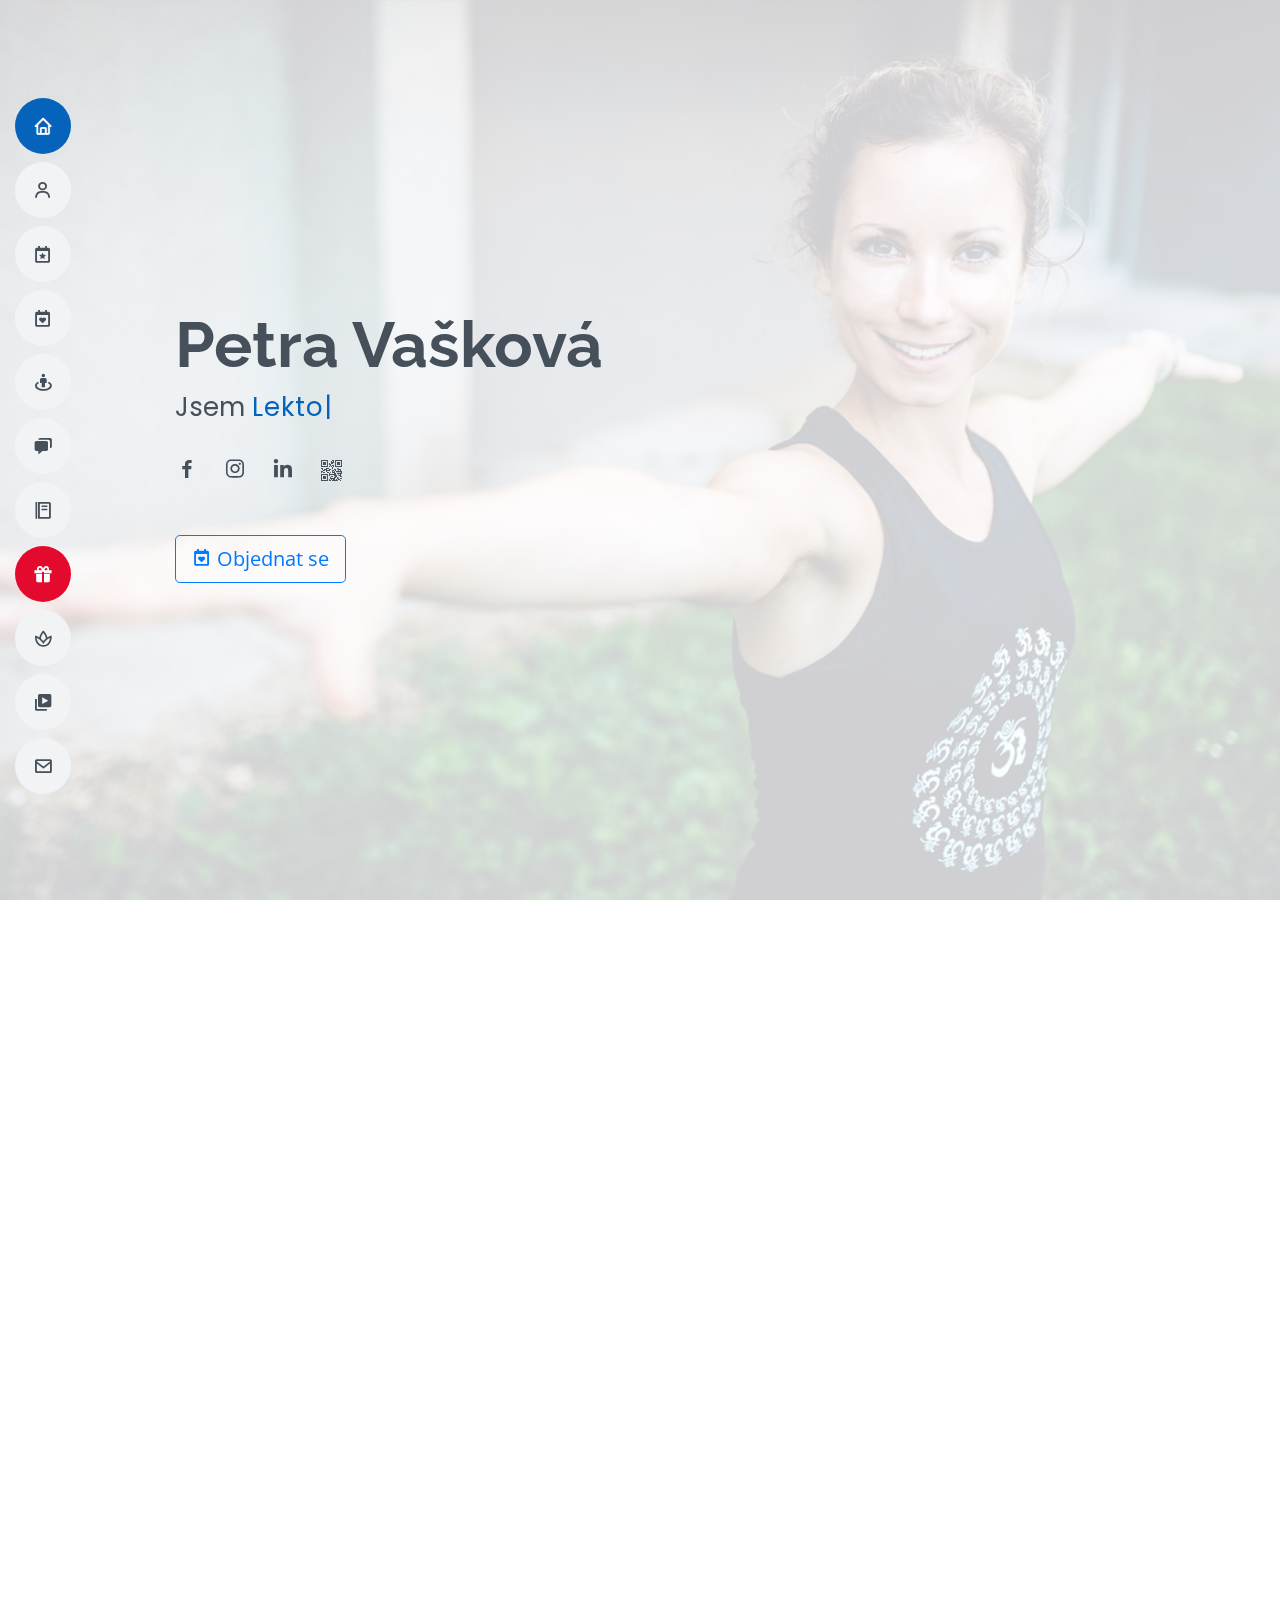
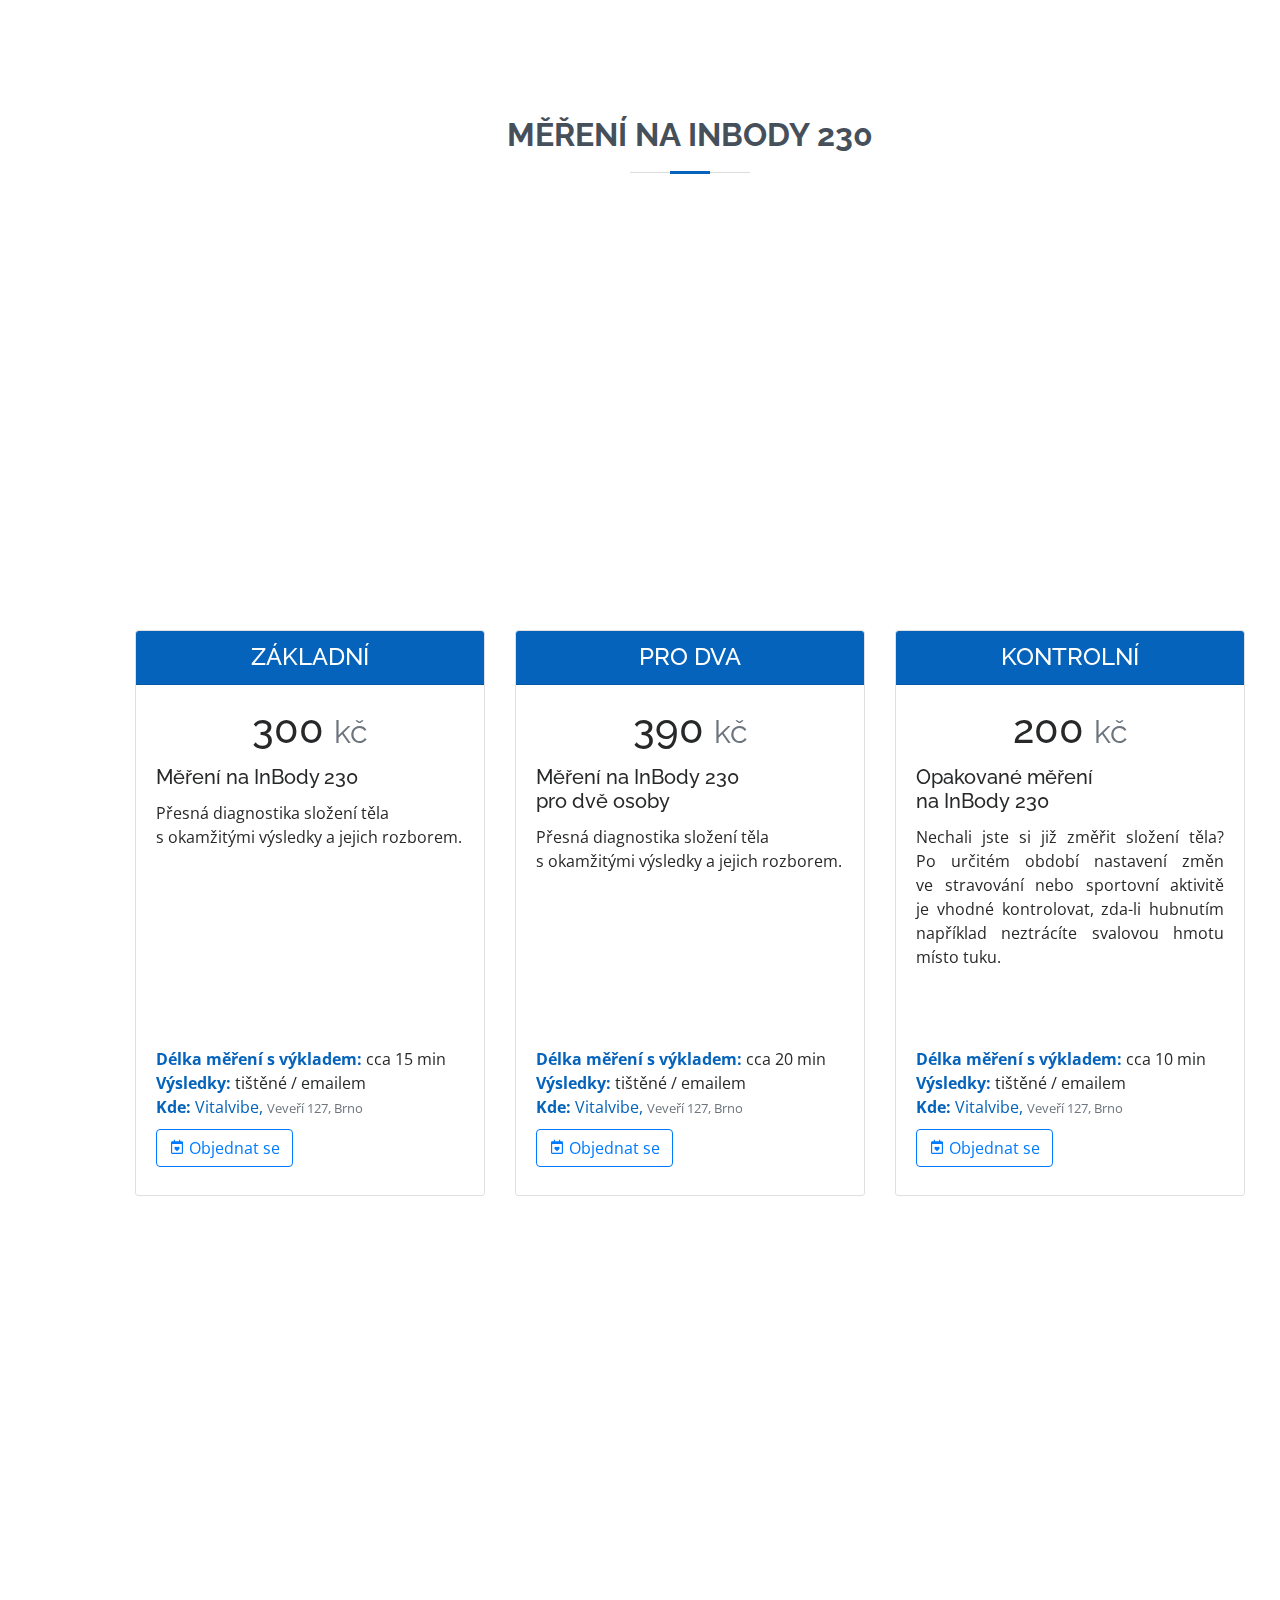
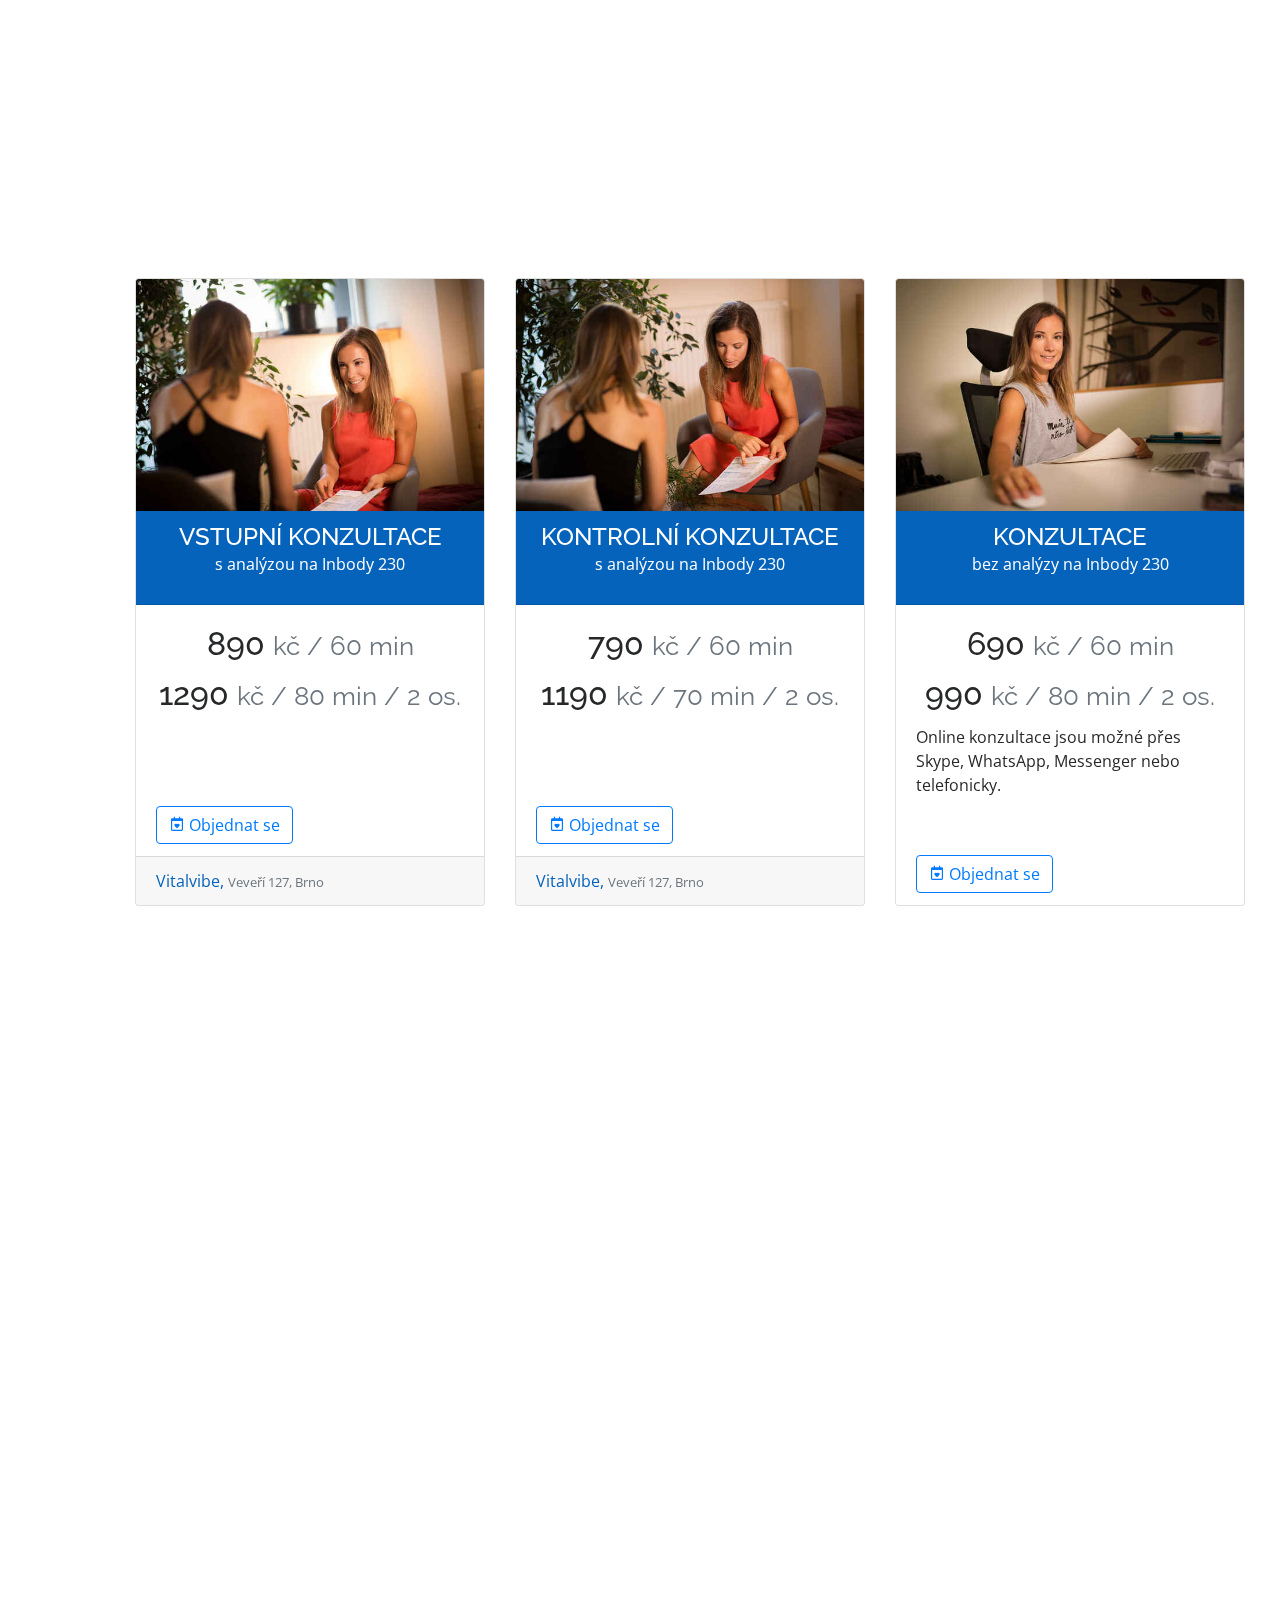
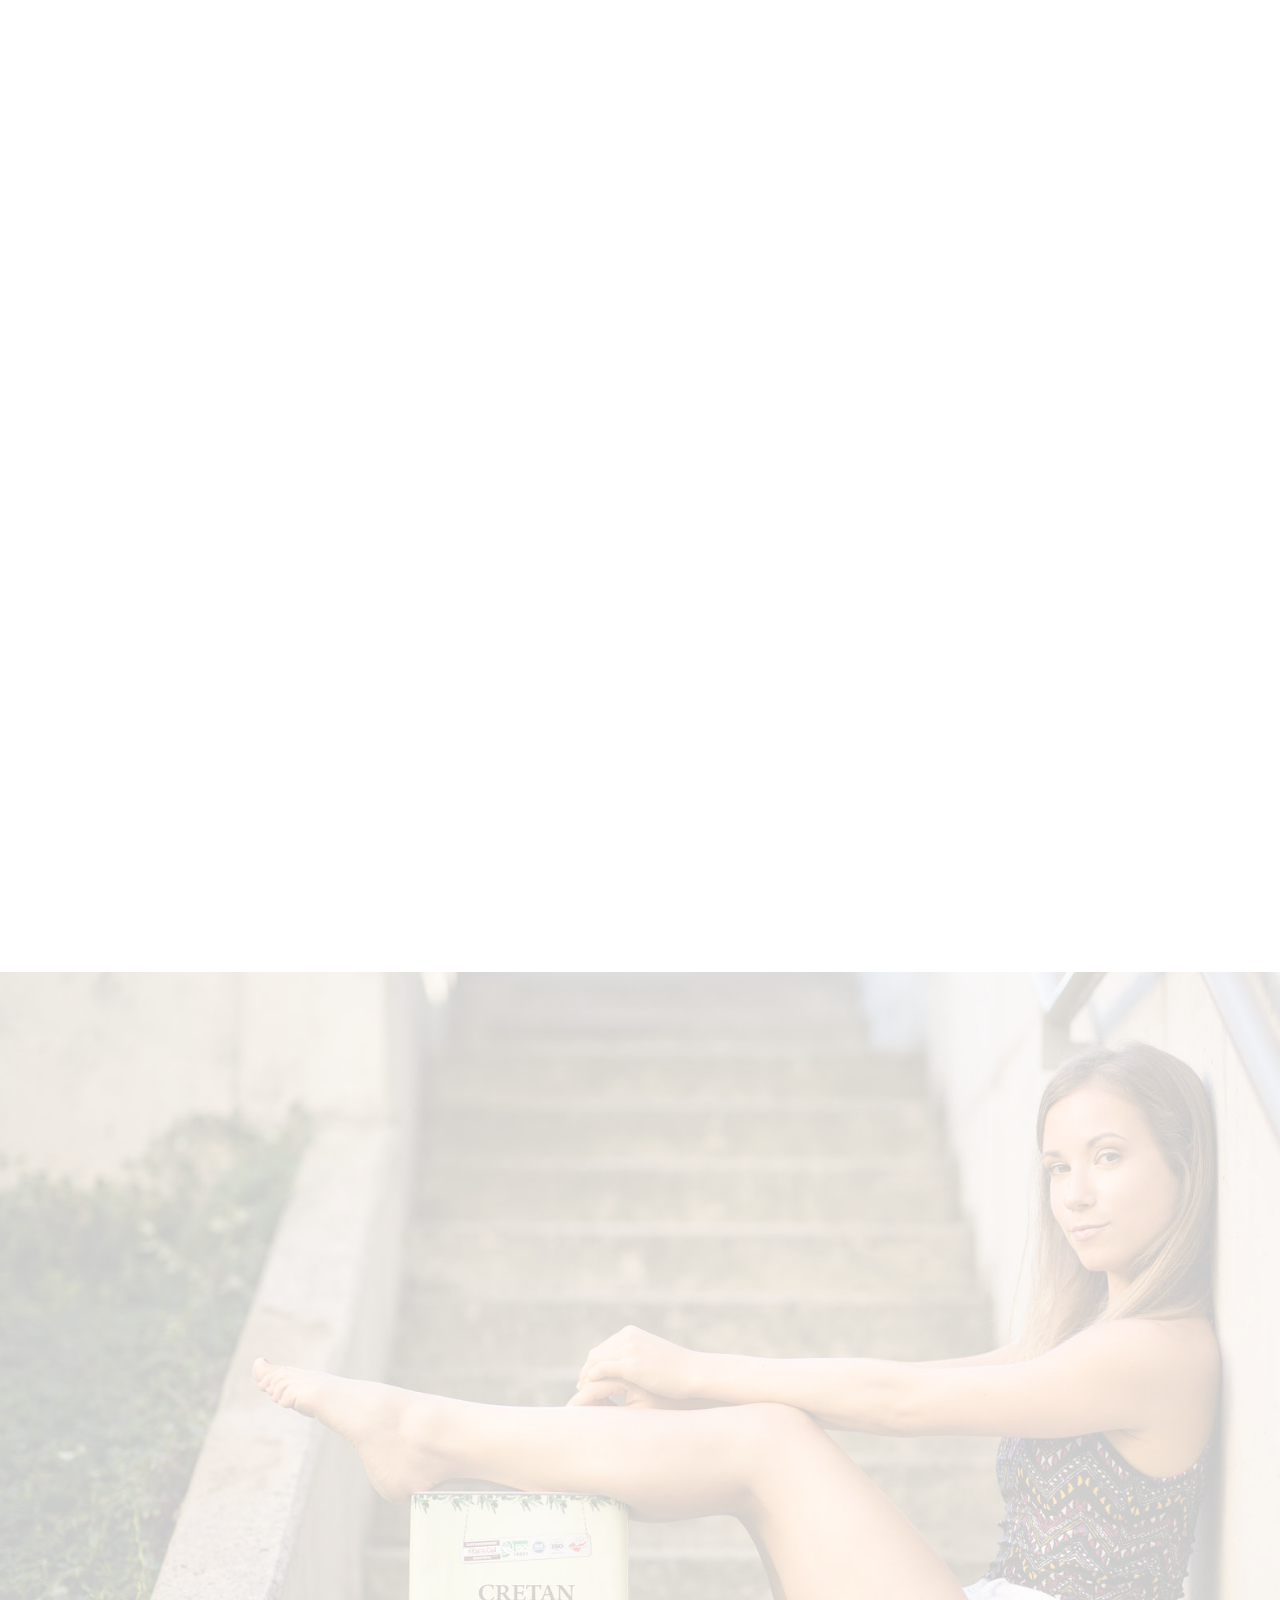
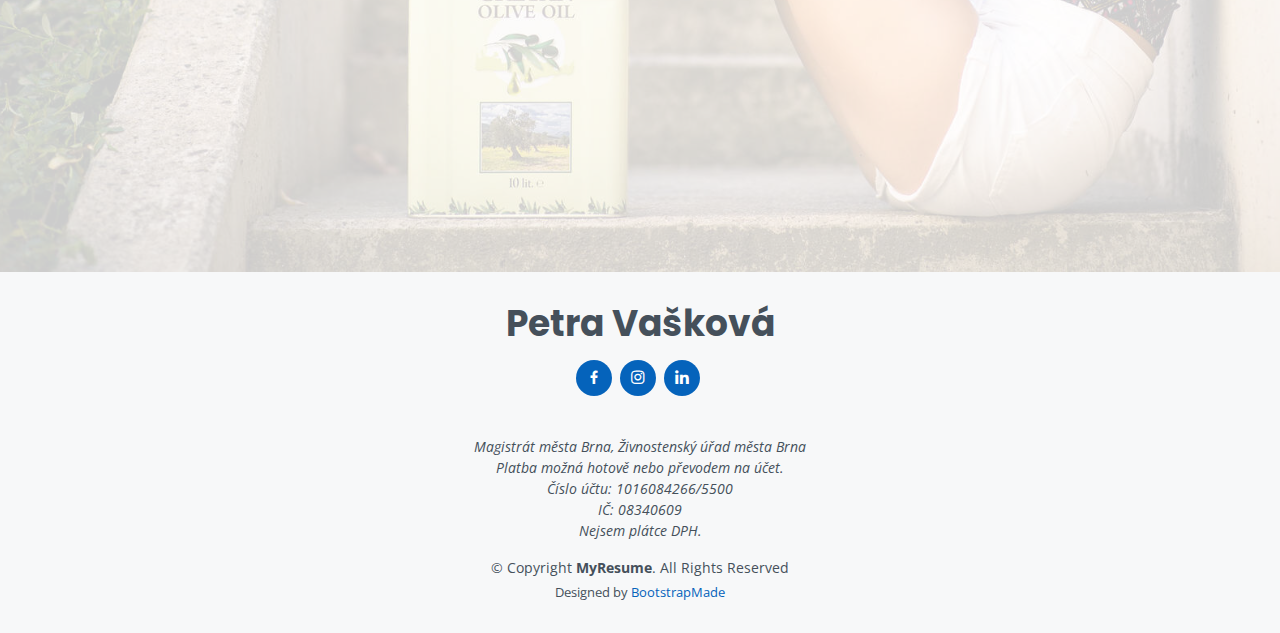
==== commit 9d8caeb7: "update bant account" ====
--- a/index.html
+++ b/index.html
@@ -173,7 +173,7 @@
 <!--            &lt;!&ndash; Collapsed &ndash;&gt;-->
 <!--            <div class="collapse" id="gift3">-->
 <!--              <p class="about-me">-->
-<!--                Převodem na účet 1016084266/6100. Do poznámky pro příjemce uveďte Vaši e&#8209;mailovou adresu.-->
+<!--                Převodem na účet 1016084266/5500. Do poznámky pro příjemce uveďte Vaši e&#8209;mailovou adresu.-->
 <!--              </p>-->
 <!--            </div>-->
 <!--          </div>-->
@@ -470,6 +470,32 @@
           <!--</div>-->
         <!--</div>-->
 
+        <!--2-->
+        <div class="col-lg-4 d-flex align-items-stretch" style="margin-top: 30px">
+          <div class="card">
+<!--            <div class="ribbon ribbon-top-left">-->
+<!--              <span>Uplynulo</span>-->
+<!--            </div>-->
+            <div class="card-img-top-box">
+              <img class="card-img-top thumb-post" src="assets/img/inbody.jpg" alt="Card image cap">
+            </div>
+            <div class="card-body ">
+              <h5 class="card-title">Měření na InBody 230</h5>
+              <p class="card-text"><span class="text-blue-dark">Neděle 8.1.2023</span>
+                <small class="text-blue-light">16:30 - 19:15</small>
+              </p>
+              <p class="card-text about-me">Neinvazivní metodou zjistíme primárně množství a&nbsp;rozložení svalů, tuku a&nbsp;vody v&nbsp;těle. Přesné, rychlé, snadné a&nbsp;bezpečné měření složení těla na&nbsp;jednom z&nbsp;nejsofistikovanějsích analyzátorů složení lidského těla. Za zvýhodněnou cenu 120 Kč pravidelně 1x do měsíce.</p>
+            </div>
+            <div class="card-footer background-white-borderless">
+              <span class="text-blue-dark">Událost: </span><a href="https://www.facebook.com/events/5669092896538453">facebook</a><br/>
+              <span class="text-blue-dark">Rezervace: </span>není nutná
+            </div>
+            <div class="card-footer">
+              <a href="https://www.myfit.cz/cs#contact">MY FIT studio, </a>
+              <small class="text-muted">tř. Kapitána Jaroše 7b, Brno</small>
+            </div>
+          </div>
+        </div>
         <!--1-->
         <div class="col-lg-4 d-flex align-items-stretch" style="margin-top: 30px">
           <div class="card">
@@ -501,32 +527,6 @@
           </div>
         </div>
 
-        <!--2-->
-        <div class="col-lg-4 d-flex align-items-stretch" style="margin-top: 30px">
-          <div class="card">
-            <div class="ribbon ribbon-top-left">
-              <span>Uplynulo</span>
-            </div>
-            <div class="card-img-top-box">
-              <img class="card-img-top thumb-post" src="assets/img/inbody.jpg" alt="Card image cap">
-            </div>
-            <div class="card-body ">
-              <h5 class="card-title">Měření na InBody 230</h5>
-              <p class="card-text"><span class="text-blue-dark">Úterý 6.9.2022</span>
-                <small class="text-blue-light">16:30 - 19:30</small>
-              </p>
-              <p class="card-text about-me">Neinvazivní metodou zjistíme primárně množství a&nbsp;rozložení svalů, tuku a&nbsp;vody v&nbsp;těle. Přesné, rychlé, snadné a&nbsp;bezpečné měření složení těla na&nbsp;jednom z&nbsp;nejsofistikovanějsích analyzátorů složení lidského těla. Za zvýhodněnou cenu 120 Kč pravidelně 1x do měsíce.</p>
-            </div>
-            <div class="card-footer background-white-borderless">
-              <span class="text-blue-dark">Událost: </span><a href="https://www.facebook.com/events/596367008890146">facebook</a><br/>
-              <span class="text-blue-dark">Rezervace: </span>není nutná
-            </div>
-            <div class="card-footer">
-              <a href="https://www.myfit.cz/cs#contact">MY FIT studio, </a>
-              <small class="text-muted">tř. Kapitána Jaroše 7b, Brno</small>
-            </div>
-          </div>
-        </div>
 
         <!--3-->
       </div>
@@ -1358,7 +1358,7 @@
     </div>
     <p>Magistrát města Brna, Živnostenský úřad města Brna<br/>
       Platba možná hotově nebo převodem na účet.<br/>
-      Číslo účtu: 1016084266/6100<br/>
+      Číslo účtu: 1016084266/5500<br/>
       IČ: 08340609<br/>
       Nejsem plátce DPH.<br/>
     </p>
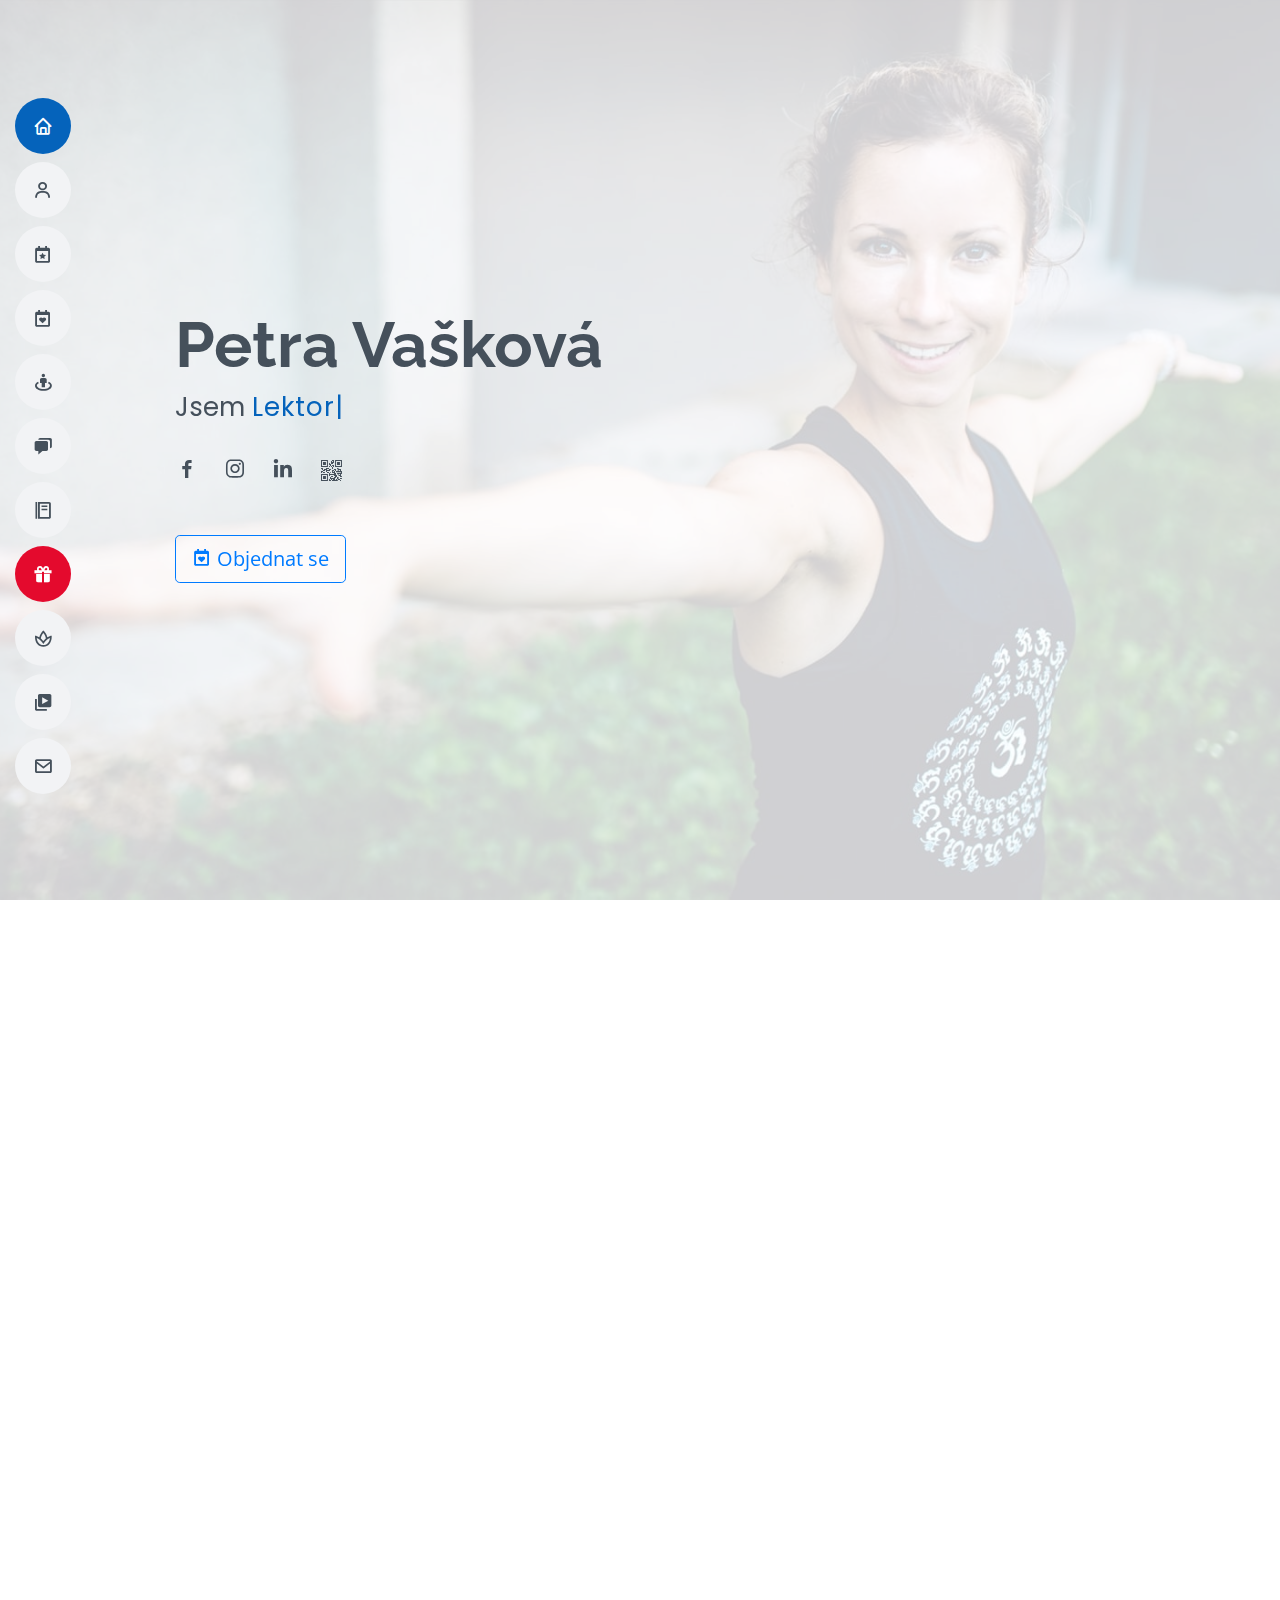
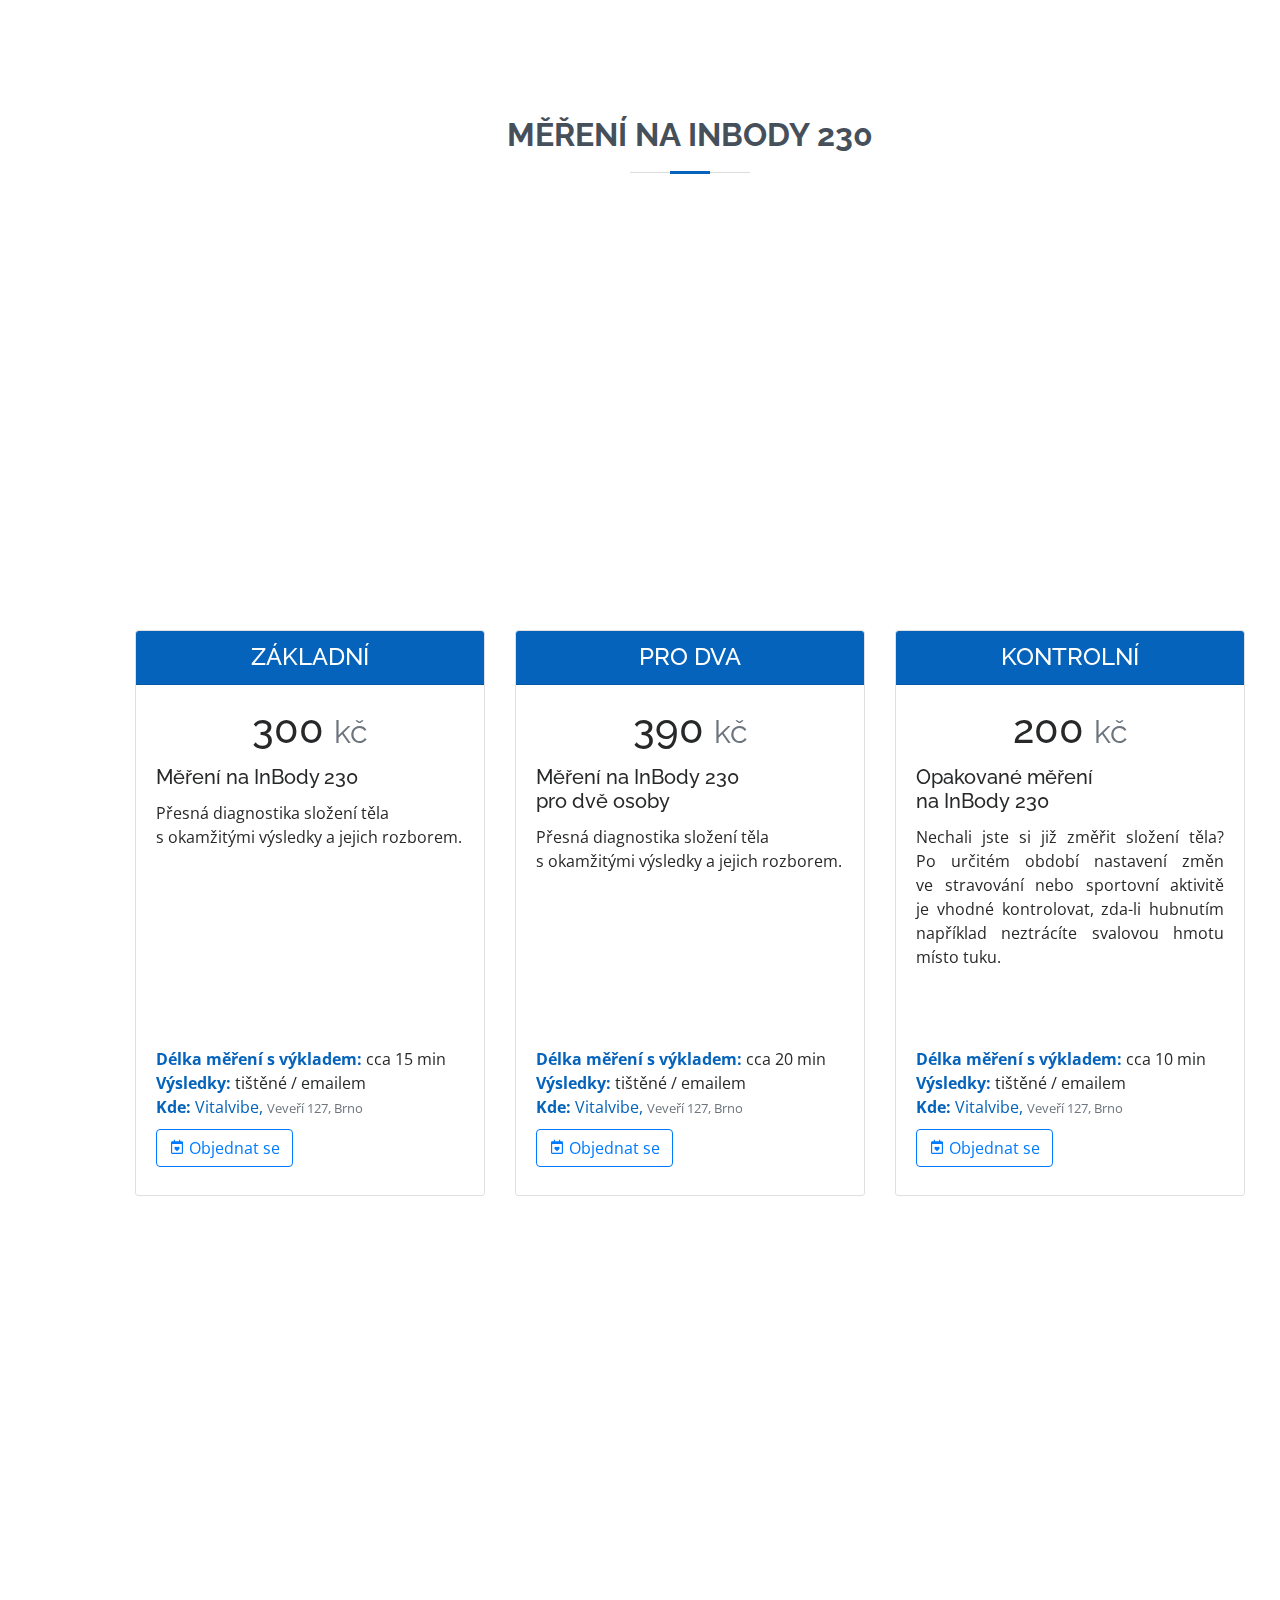
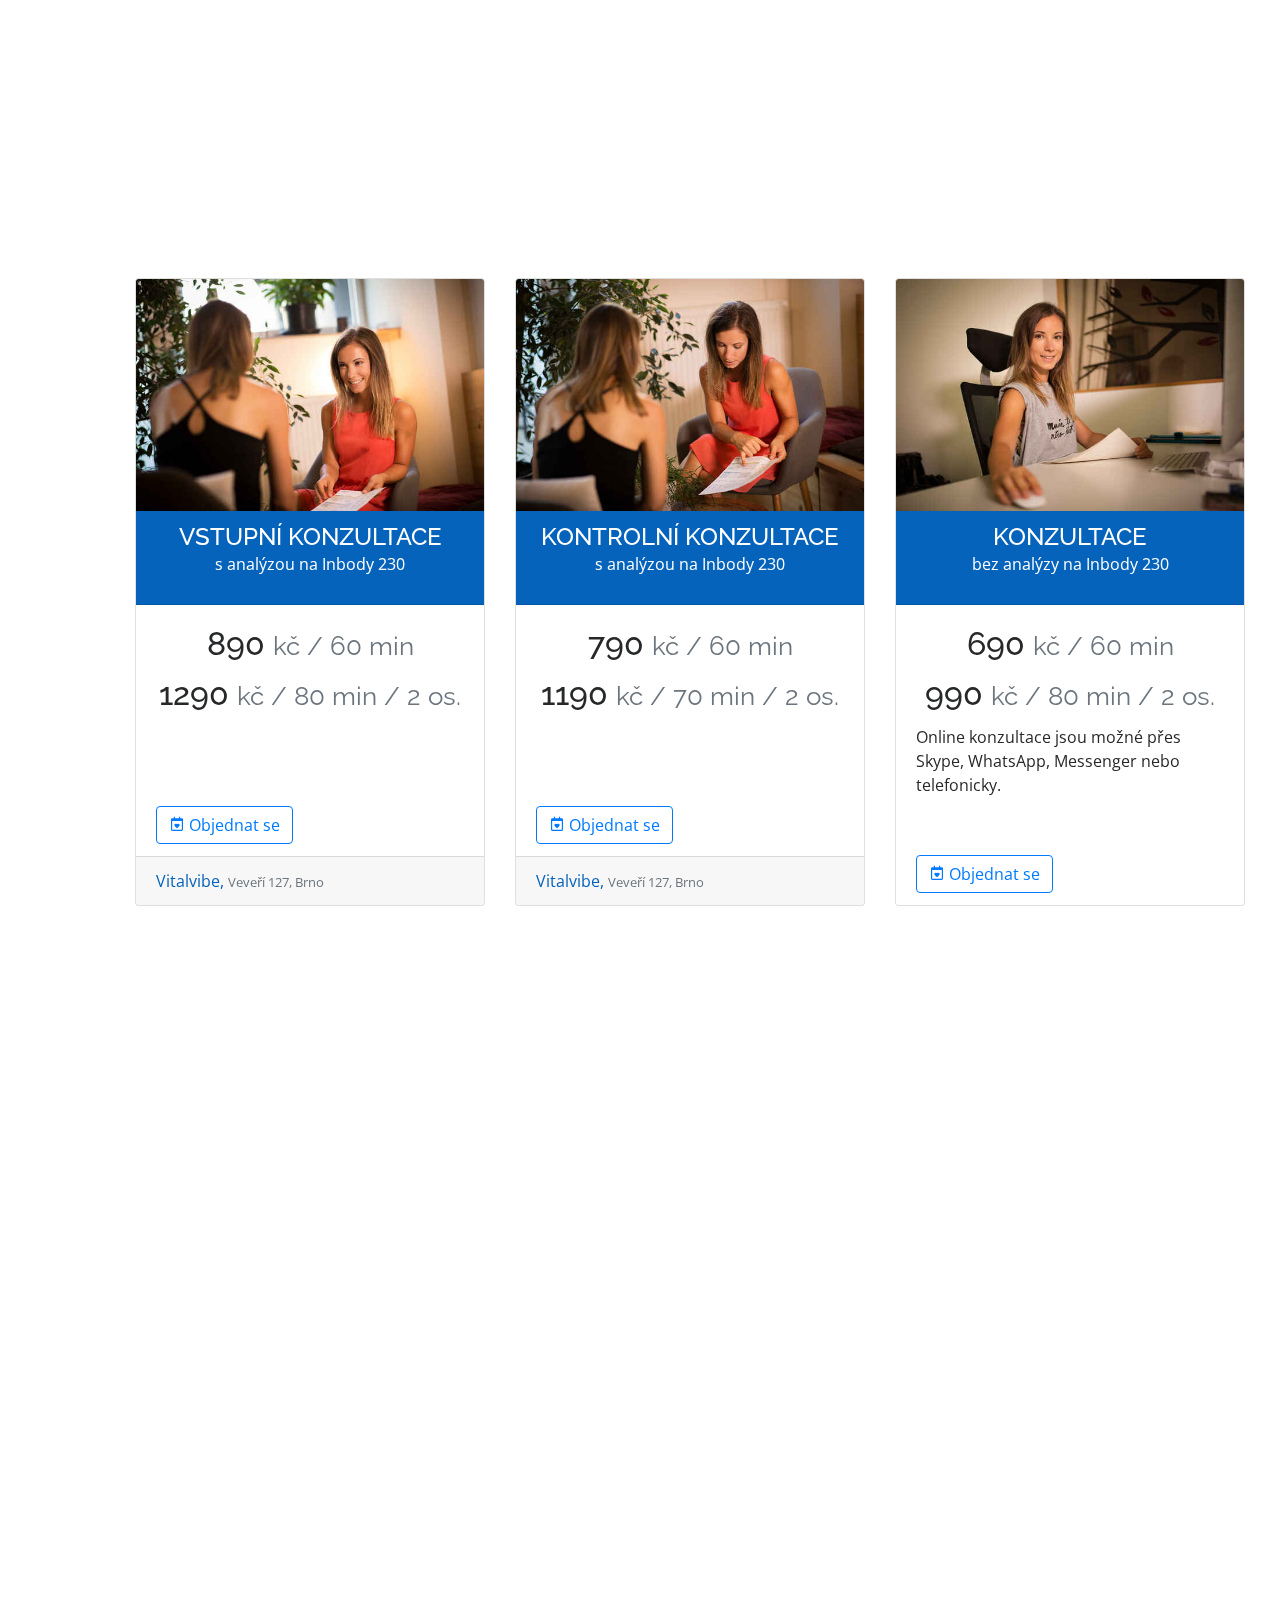
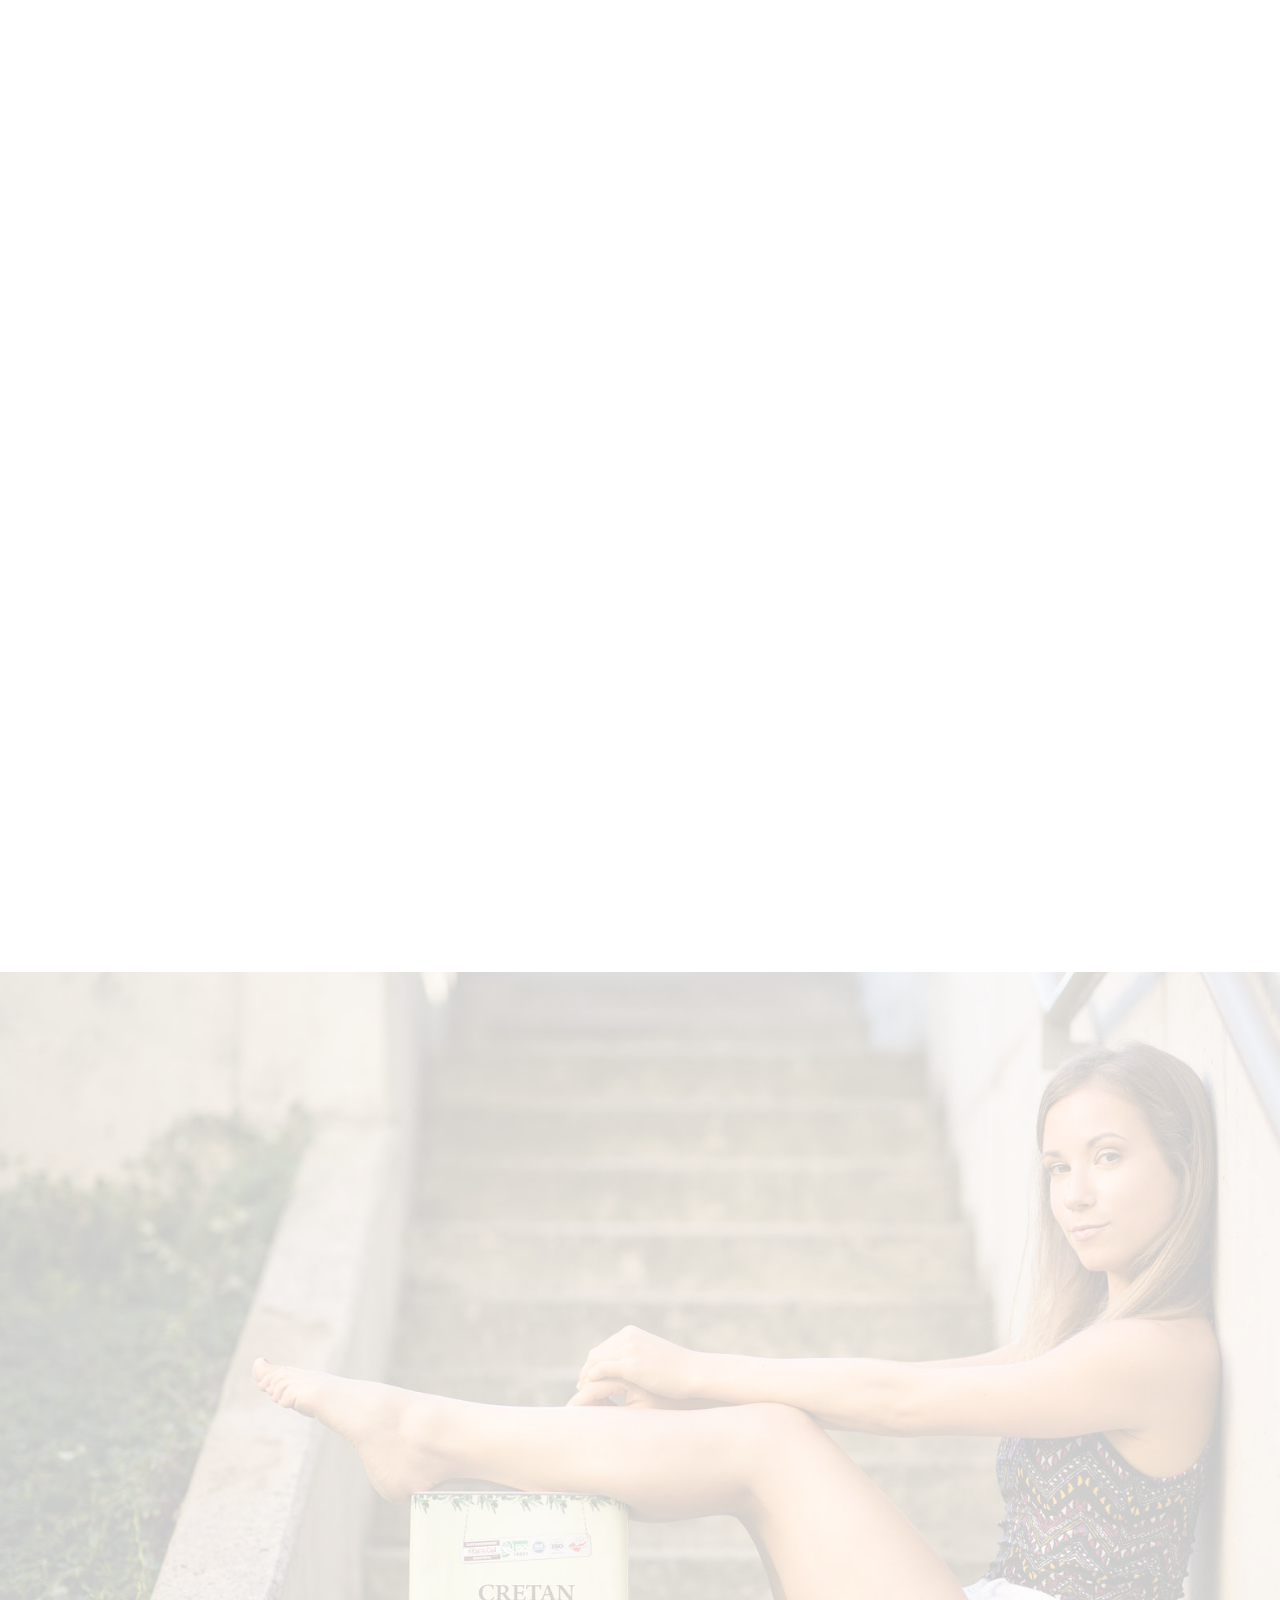
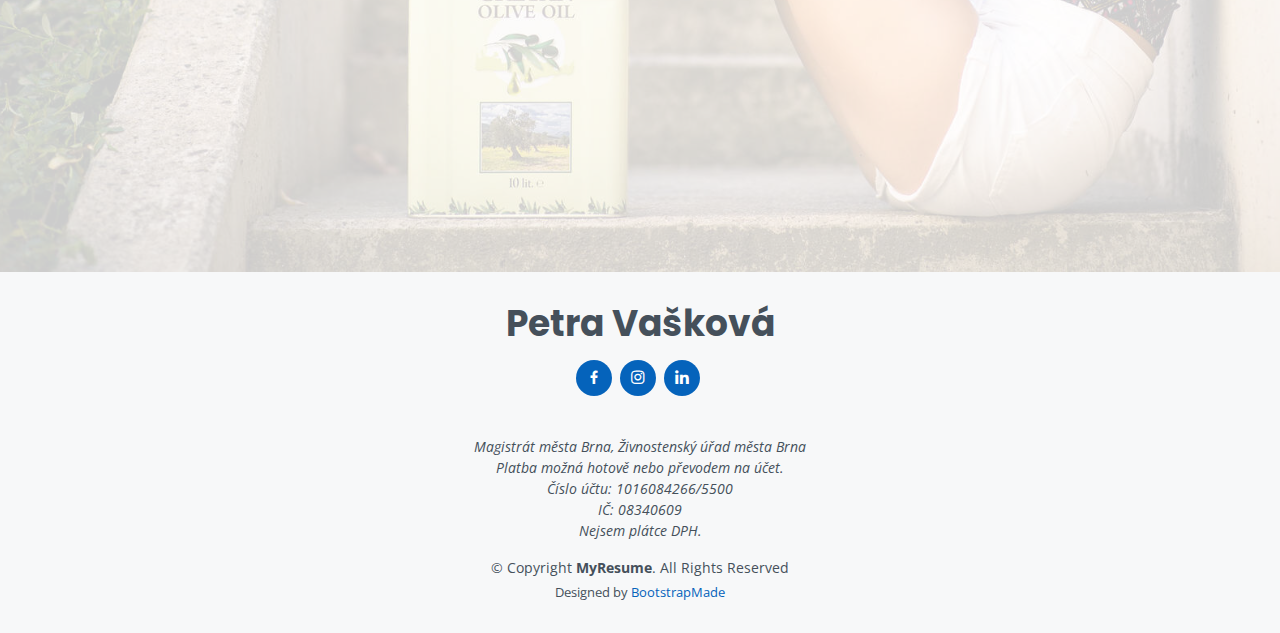
==== commit 67eb50cd: "disbale all cookies" ====
--- a/index.html
+++ b/index.html
@@ -54,7 +54,10 @@
       window.dataLayer = window.dataLayer || [];
       function gtag(){dataLayer.push(arguments);}
       gtag('js', new Date());
-
+      gtag('consent', 'default', {
+           'ad_storage': 'denied',
+           'analytics_storage': 'denied'
+      });
       gtag('config', 'UA-179489889-1');
   </script>
 </head>
@@ -579,7 +582,8 @@
               <td>17:00&#8209;18:30<br/>(Hot&nbsp;jóga)</td>
               <td></td>
               <td></td>
-              <td>9:00&#8209;10:30<br/>(Hot&nbsp;jóga)</td>
+<!--              <td>9:00&#8209;10:30<br/>(Hot&nbsp;jóga)</td>-->
+              <td></td>
             </tr>
             <tr>
               <th scope="row">Yoga Brno<br/>Dobrovského 96/29, Brno<br/><a
@@ -1231,13 +1235,13 @@
               <div class="card-body">
                 <div class="text-center">
                   <h2 class="card-title pricing-card-title">
-                    650
+                    690
                     <small class="text-muted">kč / 60 min</small>
                   </h2>
                 </div>
                 <div class="text-center">
                   <h2 class="card-title pricing-card-title">
-                    750
+                    790
                     <small class="text-muted">kč / 60&nbsp;min / 2&nbsp;os.</small>
                   </h2>
                 </div>
@@ -1470,8 +1474,8 @@
         <option value="2990">2990 Kč, Jídelníček / 14 dní</option>
         <option value="2390">2390 Kč, Balíček 1</option>
         <option value="3990">3990 Kč, Balíček 2</option>
-        <option value="650">650 Kč, Jóga</option>
-        <option value="750">750 Kč, Jóga - pro dva</option>
+        <option value="690">690 Kč, Jóga</option>
+        <option value="790">790 Kč, Jóga - pro dva</option>
         <option value="0">Jiné</option>
       </select>
       <img src="assets/img/qr0.png" id="qr-img" style="width: 100%">
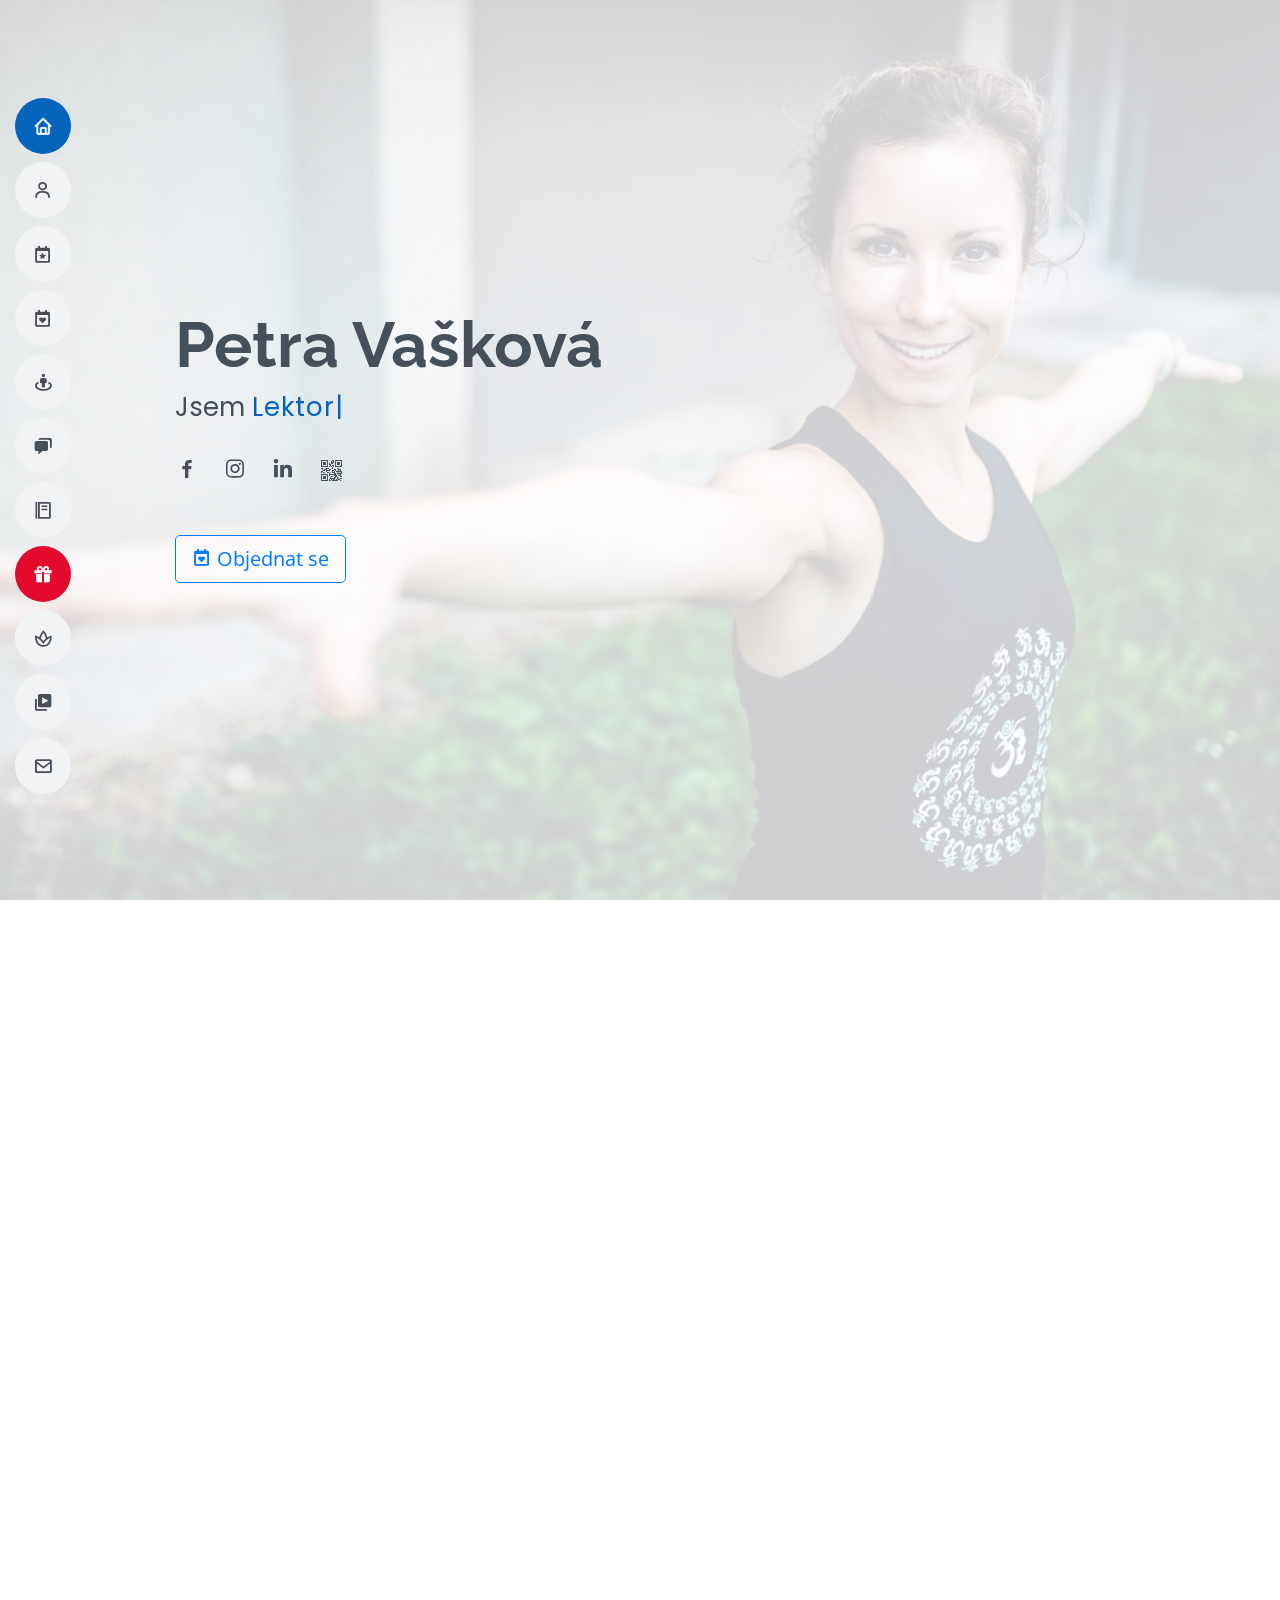
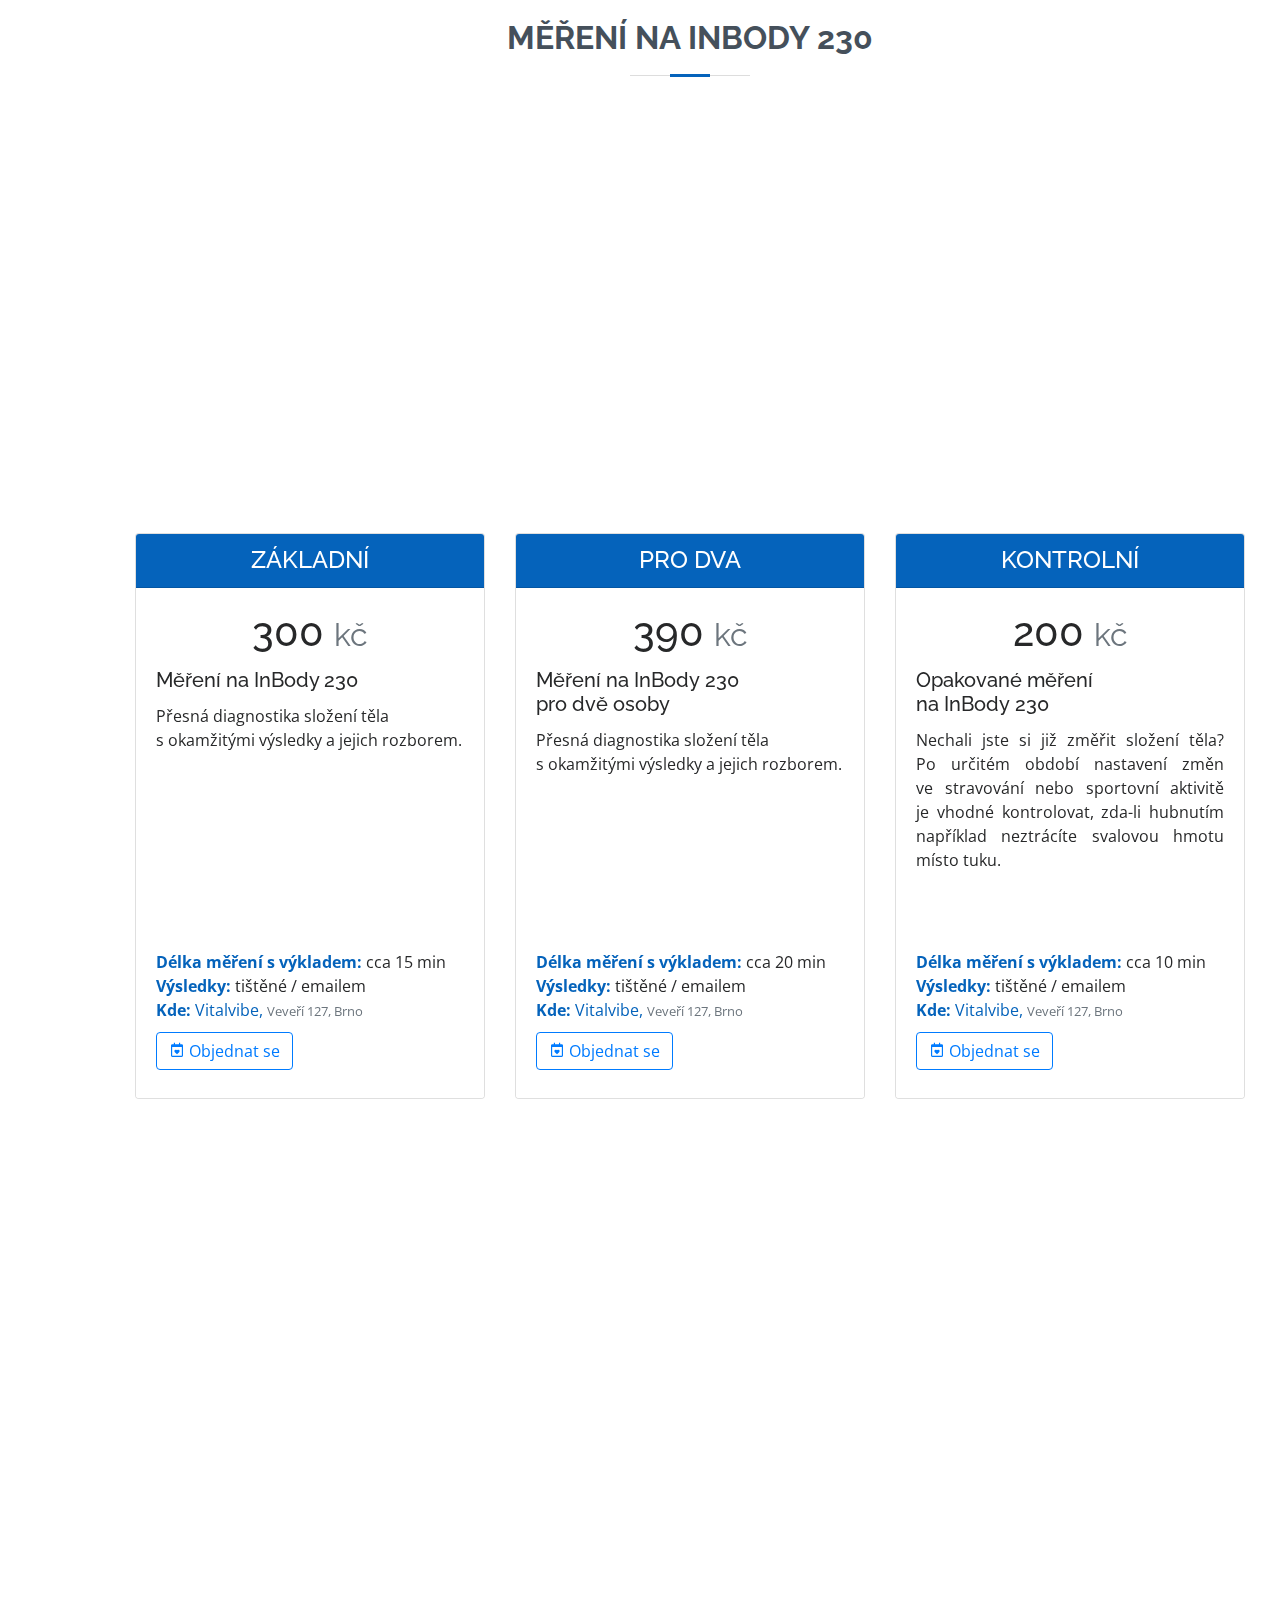
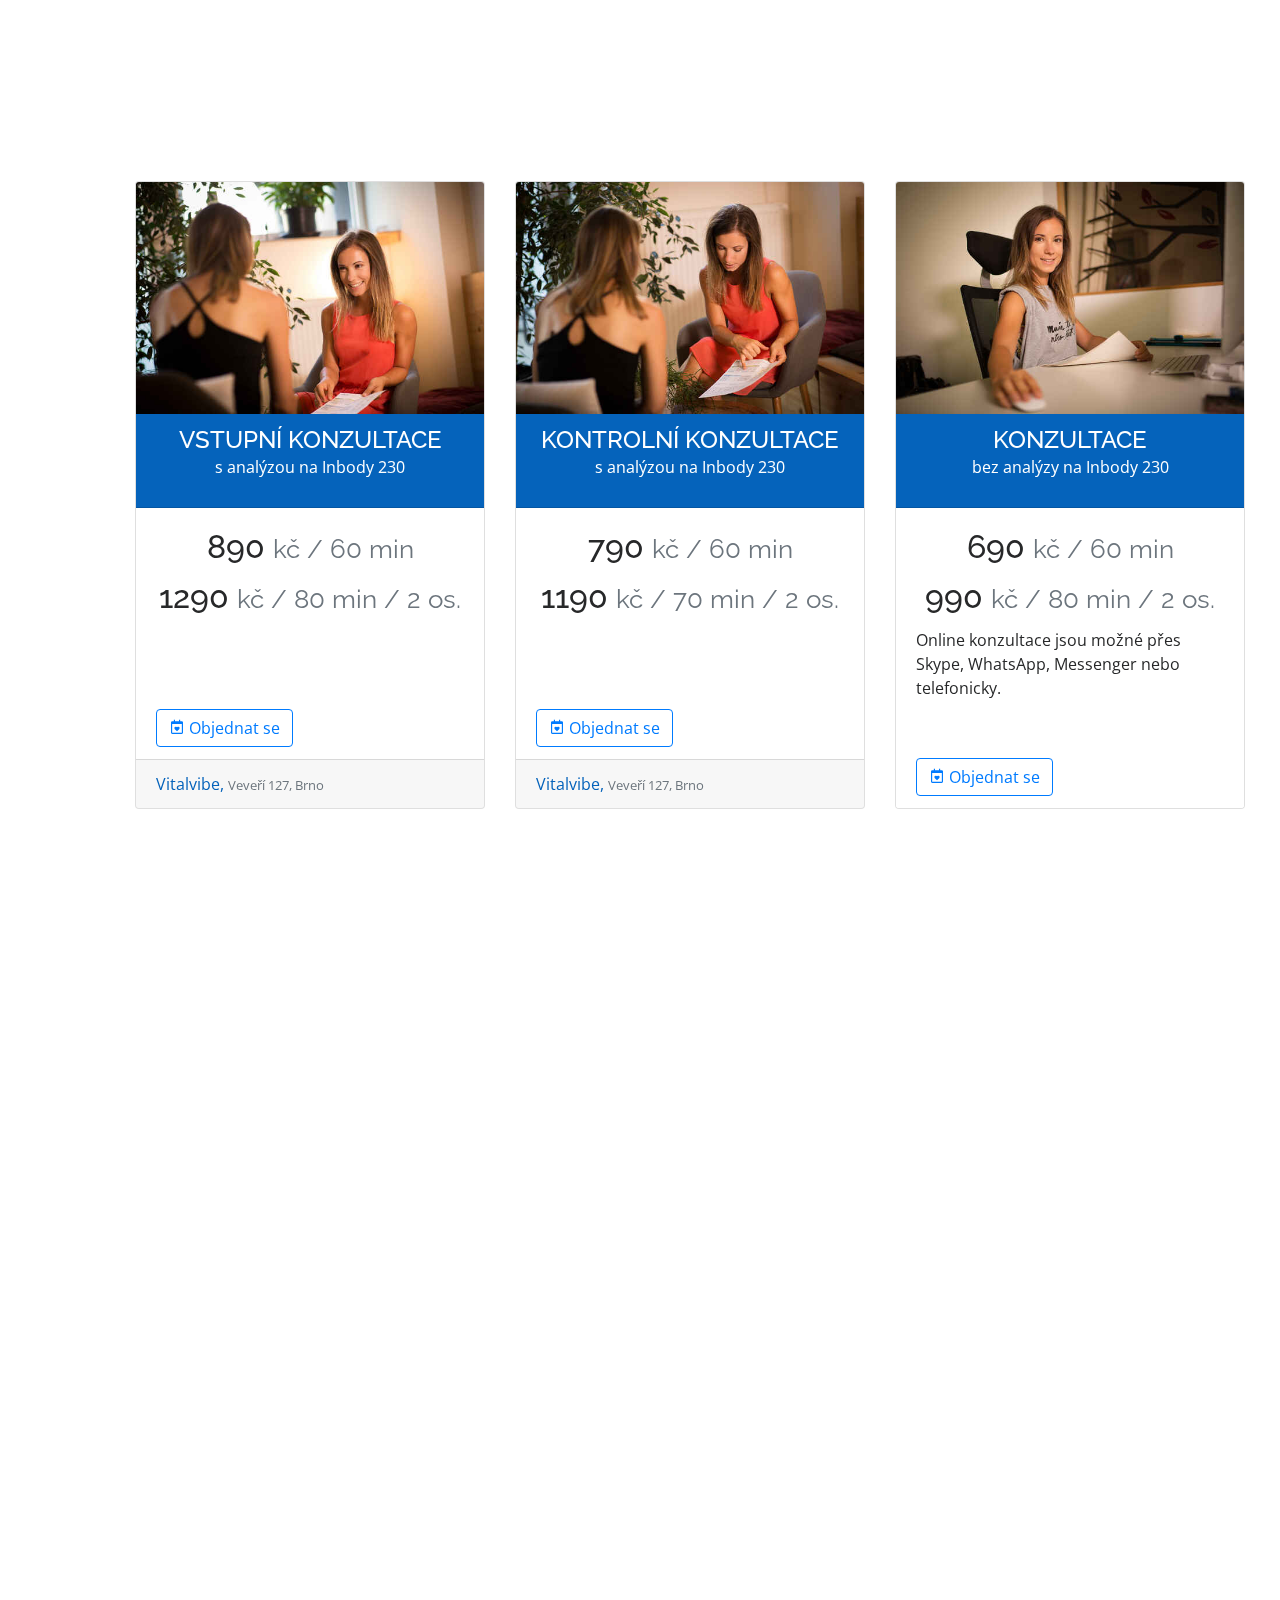
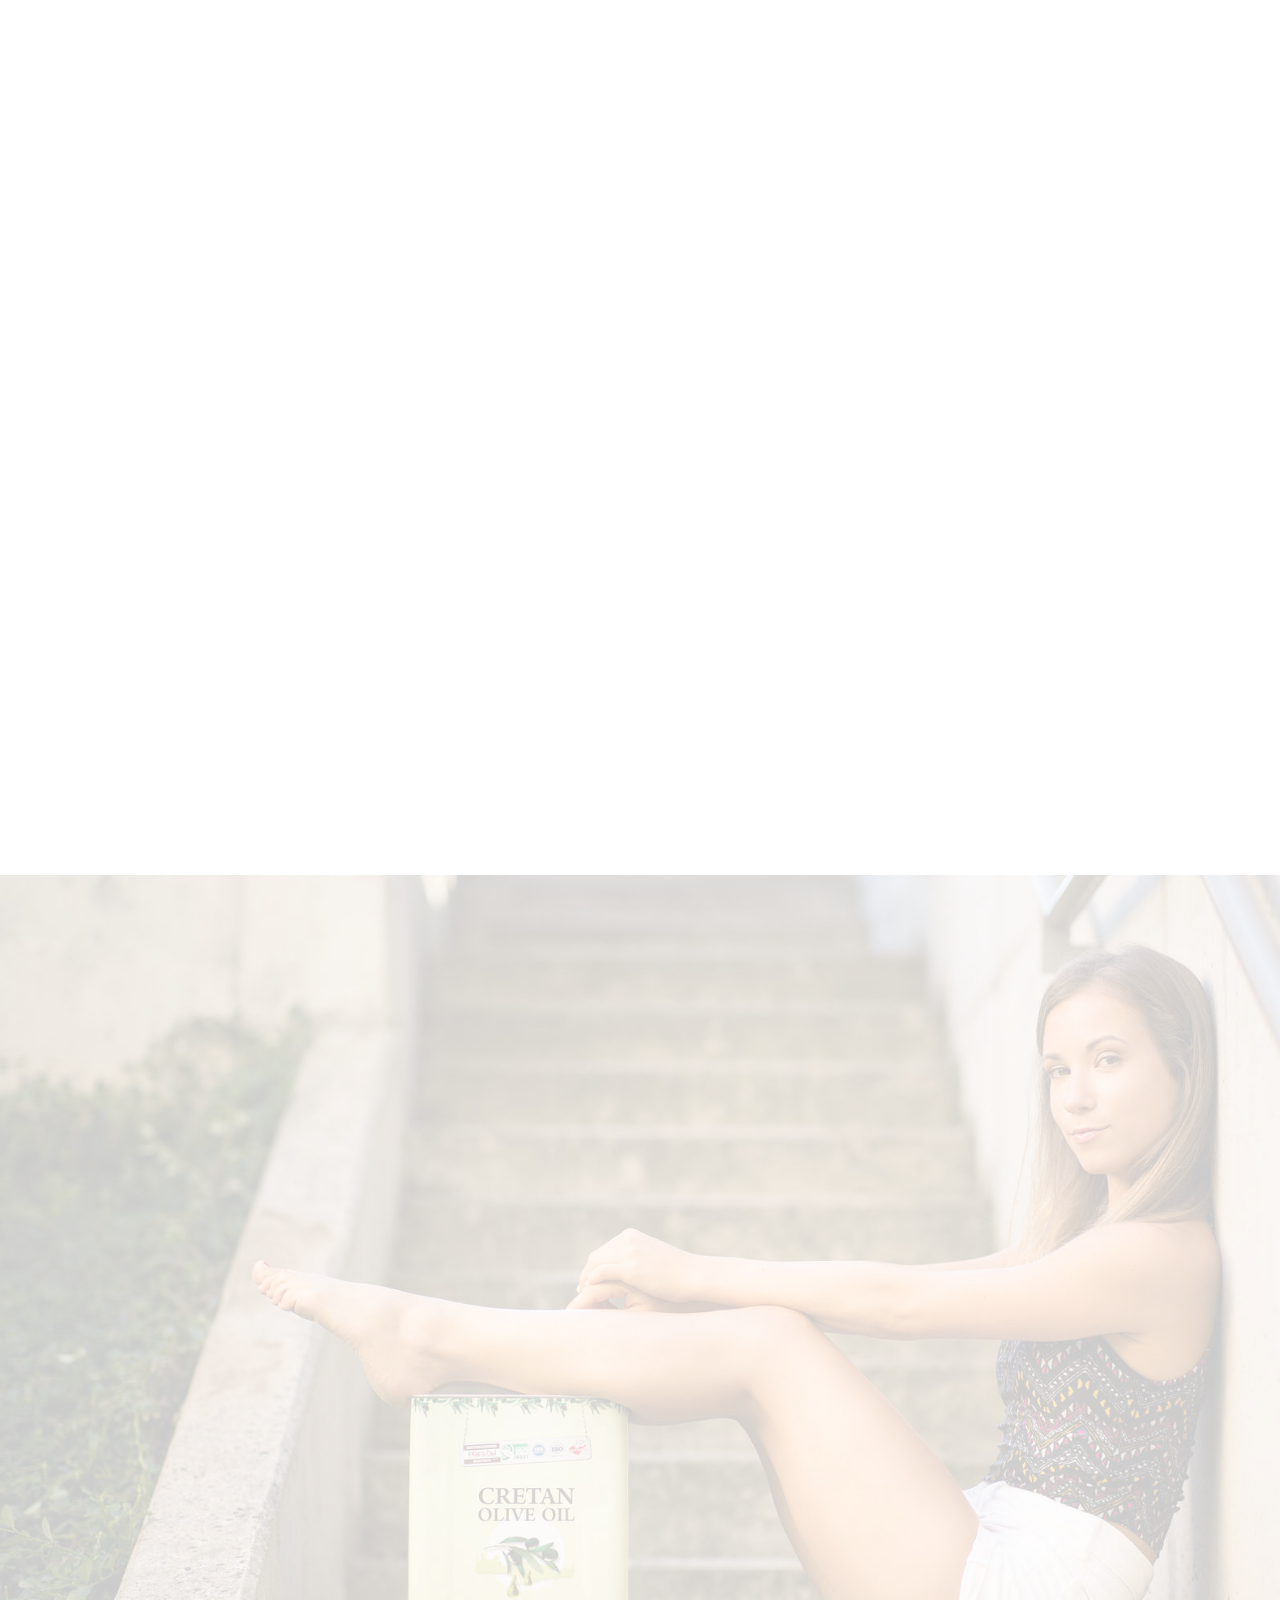
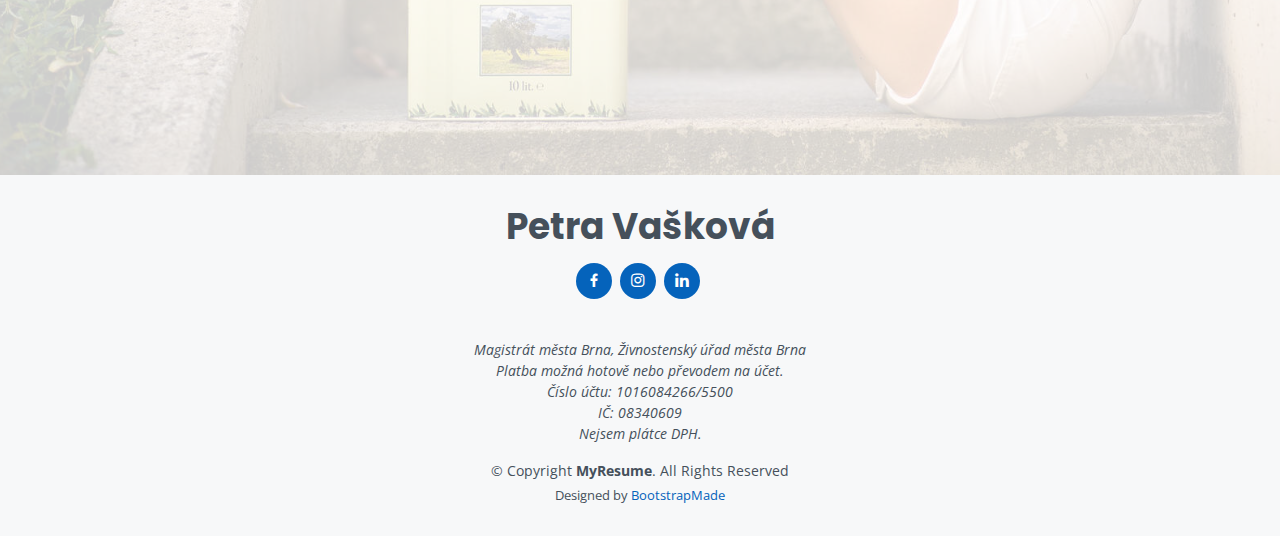
==== commit 172eaf28: "remove Zabrdovice" ====
--- a/index.html
+++ b/index.html
@@ -573,18 +573,18 @@
             </tr>
             </thead>
             <tbody>
-            <tr>
-              <th scope="row">Yoga Brno<br/>Zábrdovická 25/2, Brno<br/><a
-                      href="https://www.yogabrno.cz/rozvrhy/hot-yoga-zabrdovicka">rezervace</a></th>
-              <td></td>
-              <td></td>
-              <td></td>
-              <td>17:00&#8209;18:30<br/>(Hot&nbsp;jóga)</td>
-              <td></td>
-              <td></td>
-<!--              <td>9:00&#8209;10:30<br/>(Hot&nbsp;jóga)</td>-->
-              <td></td>
-            </tr>
+<!--            <tr>-->
+<!--              <th scope="row">Yoga Brno<br/>Zábrdovická 25/2, Brno<br/><a-->
+<!--                      href="https://www.yogabrno.cz/rozvrhy/hot-yoga-zabrdovicka">rezervace</a></th>-->
+<!--              <td></td>-->
+<!--              <td></td>-->
+<!--              <td></td>-->
+<!--              <td>17:00&#8209;18:30<br/>(Hot&nbsp;jóga)</td>-->
+<!--              <td></td>-->
+<!--              <td></td>-->
+<!--&lt;!&ndash;              <td>9:00&#8209;10:30<br/>(Hot&nbsp;jóga)</td>&ndash;&gt;-->
+<!--              <td></td>-->
+<!--            </tr>-->
             <tr>
               <th scope="row">Yoga Brno<br/>Dobrovského 96/29, Brno<br/><a
                       href="https://www.yogabrno.cz/rozvrhy/hot-yoga-yoga-dobrak">rezervace</a></th>
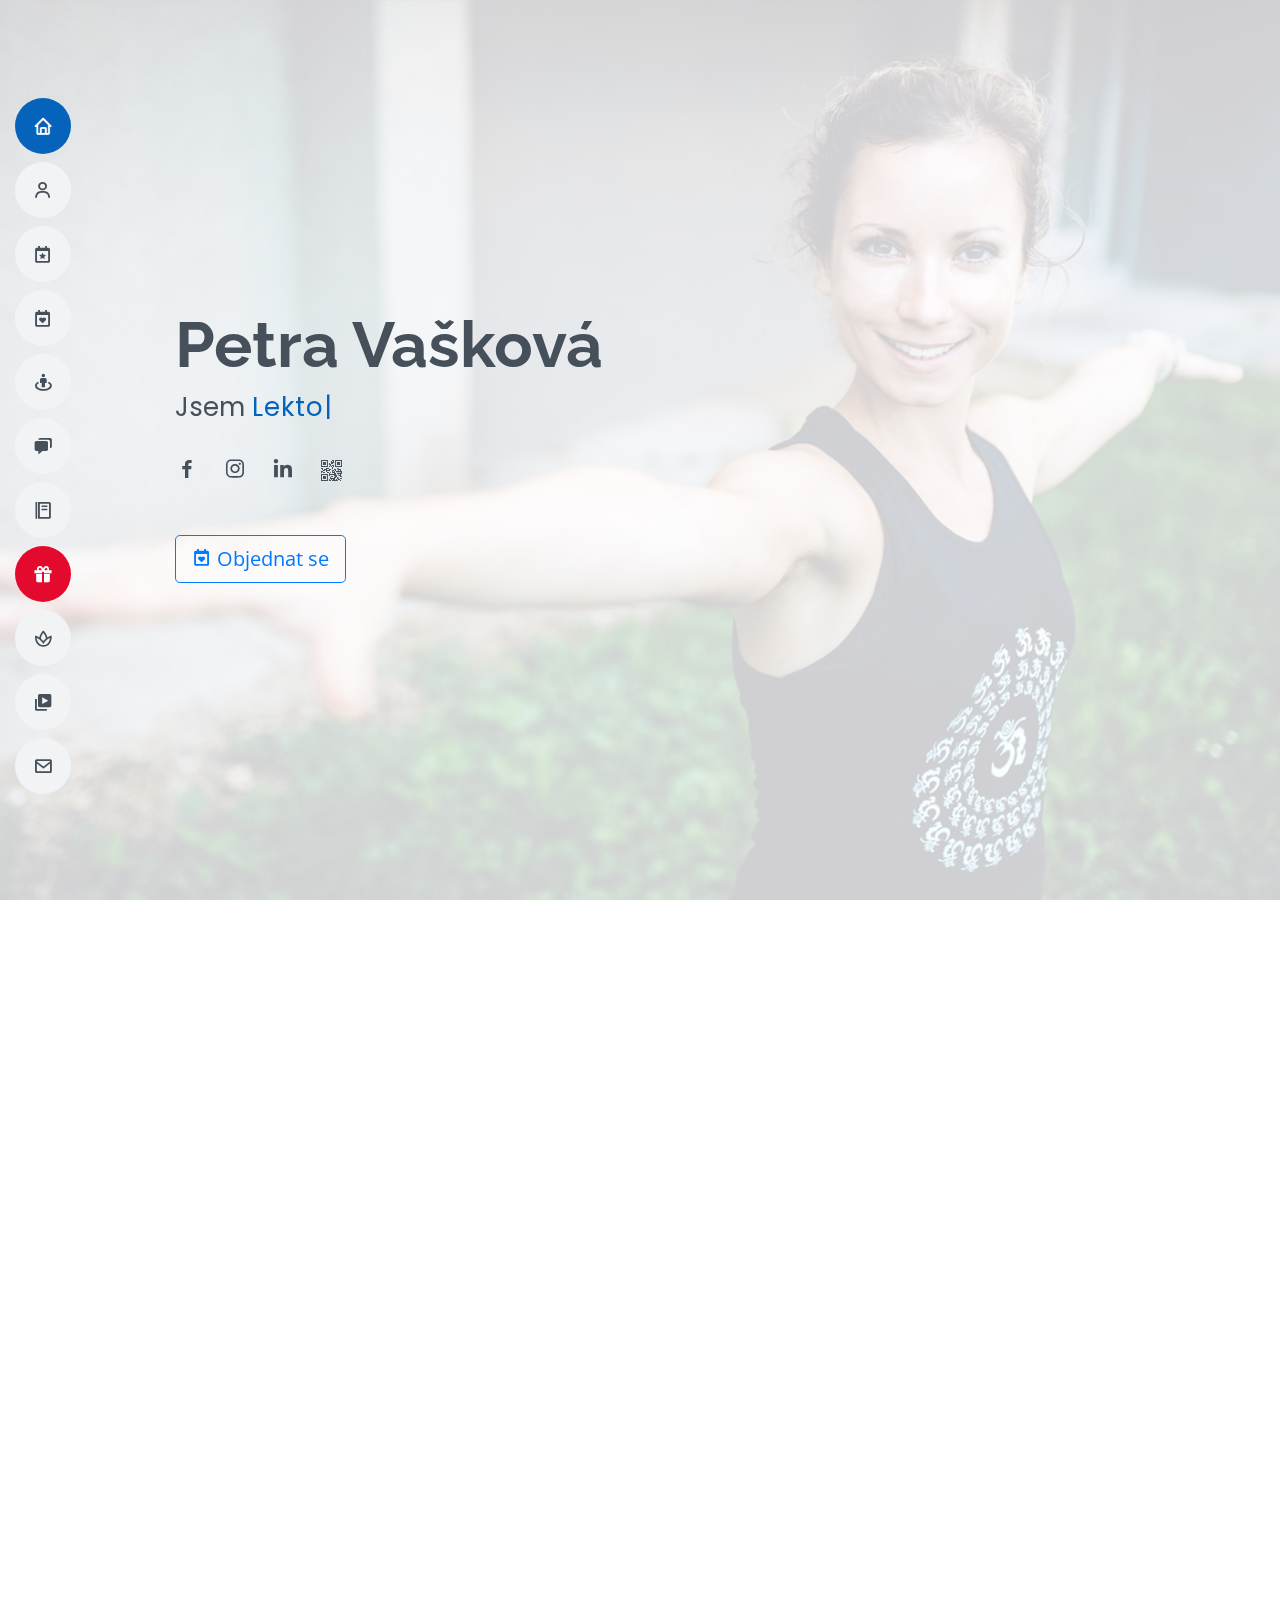
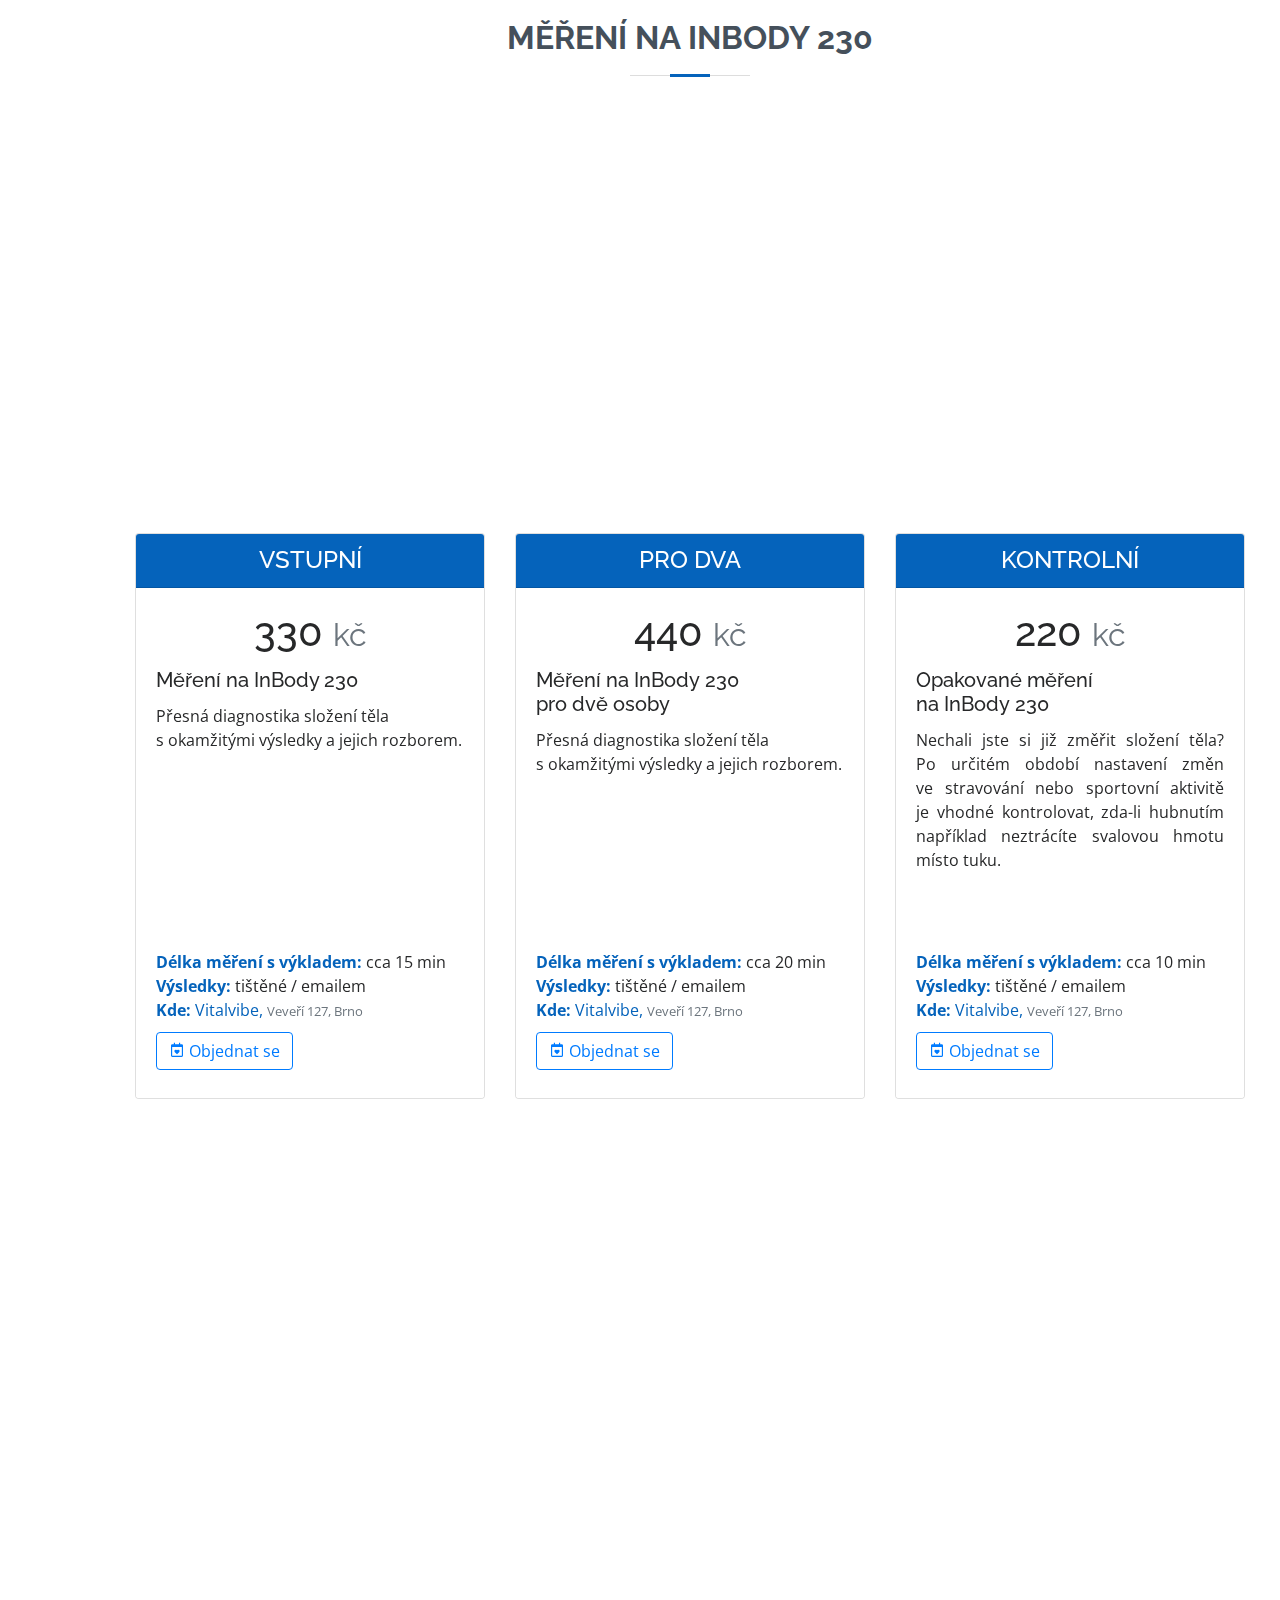
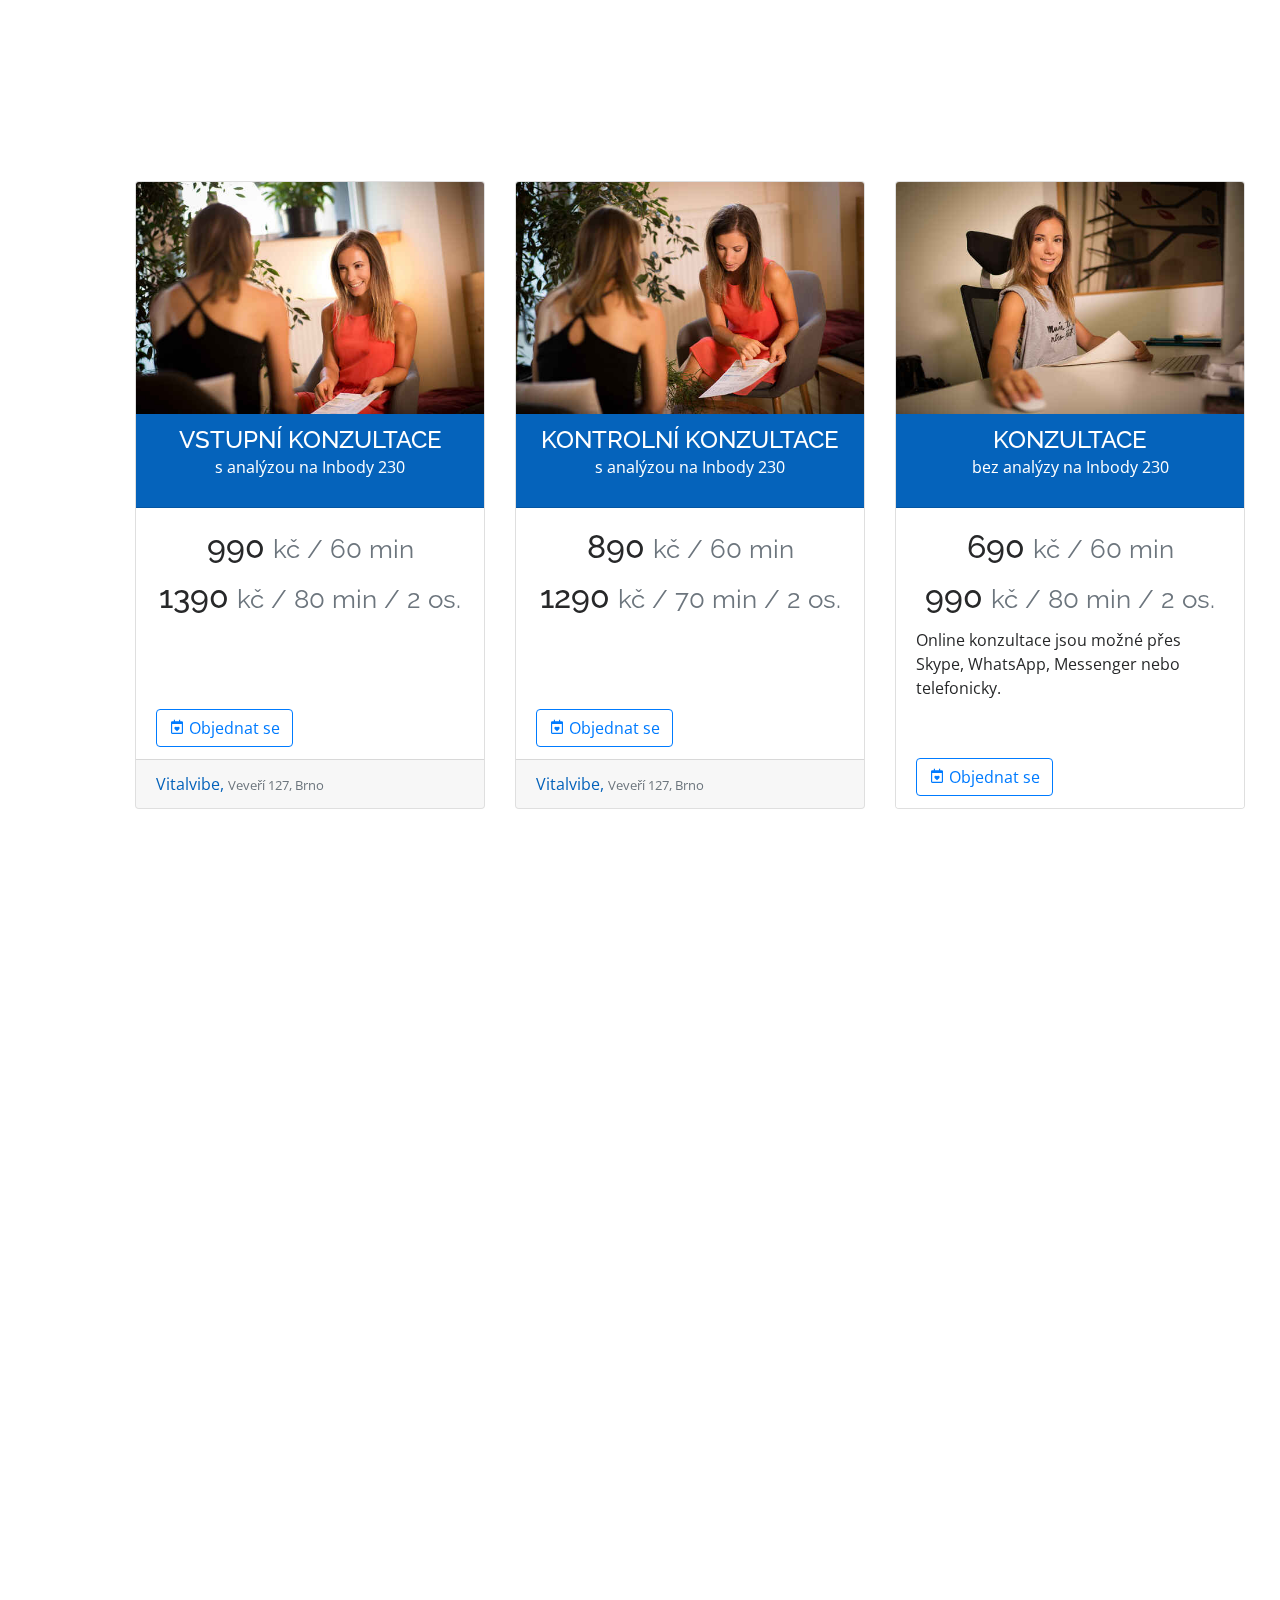
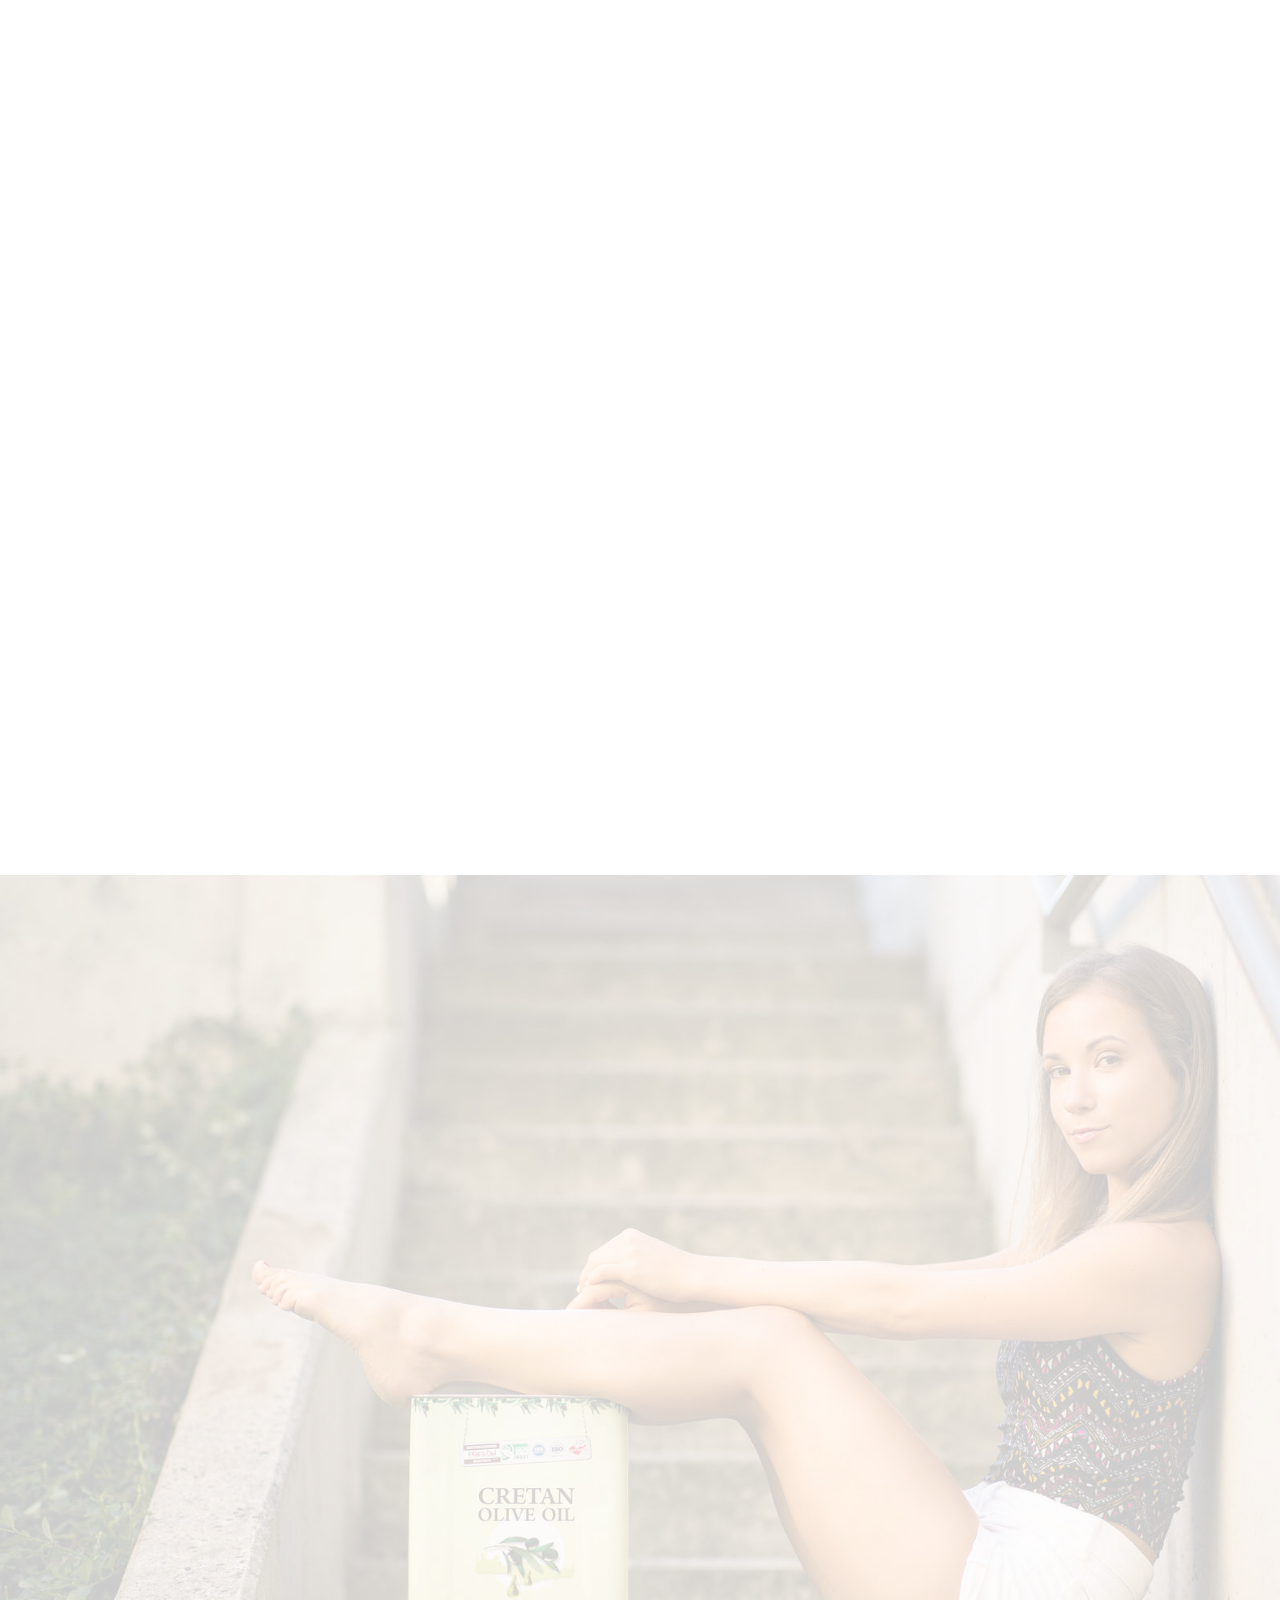
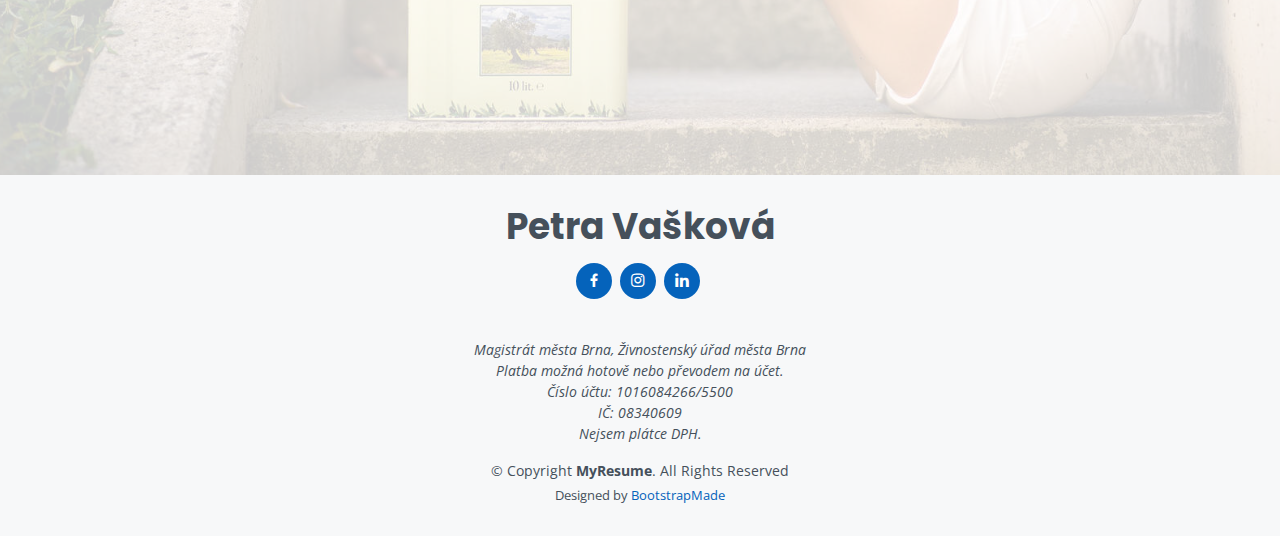
==== commit f605f2b0: "pricing" ====
--- a/index.html
+++ b/index.html
@@ -476,9 +476,9 @@
         <!--2-->
         <div class="col-lg-4 d-flex align-items-stretch" style="margin-top: 30px">
           <div class="card">
-<!--            <div class="ribbon ribbon-top-left">-->
-<!--              <span>Uplynulo</span>-->
-<!--            </div>-->
+            <div class="ribbon ribbon-top-left">
+              <span>Uplynulo</span>
+            </div>
             <div class="card-img-top-box">
               <img class="card-img-top thumb-post" src="assets/img/inbody.jpg" alt="Card image cap">
             </div>
@@ -555,9 +555,9 @@
         <!--</div>-->
       <!--</div>-->
       <div class="container box">
-        <!--<div class="ribbon ribbon-warning ribbon-top-left">-->
-          <!--<span class="background-warning">JIŽ BRZY</span>-->
-        <!--</div>-->
+        <div class="ribbon ribbon-warning ribbon-top-left">
+          <span class="background-warning">Na mateřské dovolené</span>
+        </div>
         <div class="table-responsive">
           <table class="table text-center">
             <thead>
@@ -792,12 +792,12 @@
         <div class="col-lg-4 d-flex align-items-stretch" style="margin-top: 30px">
           <div class="card w-100">
             <div class="card-header text-center background-blue text-white">
-              <h4 class="my-0">ZÁKLADNÍ</h4>
+              <h4 class="my-0">VSTUPNÍ</h4>
             </div>
             <div class="card-body">
               <div class="text-center">
                 <h1 class="card-title pricing-card-title">
-                  300
+                  330
                   <small class="text-muted">kč</small>
                 </h1>
               </div>
@@ -834,7 +834,7 @@
             <div class="card-body">
               <div class="text-center">
                 <h1 class="card-title pricing-card-title">
-                  390
+                  440
                   <small class="text-muted">kč</small>
                 </h1>
               </div>
@@ -866,7 +866,7 @@
             <div class="card-body">
               <div class="text-center">
                 <h1 class="card-title pricing-card-title">
-                  200
+                  220
                   <small class="text-muted">kč</small>
                 </h1>
               </div>
@@ -936,13 +936,13 @@
             <div class="card-body">
               <div class="text-center">
                 <h2 class="card-title pricing-card-title">
-                  890
+                  990
                   <small class="text-muted">kč / 60 min</small>
                 </h2>
               </div>
               <div class="text-center">
                 <h2 class="card-title pricing-card-title">
-                  1290
+                  1390
                   <small class="text-muted">kč / 80&nbsp;min / 2&nbsp;os.</small>
                 </h2>
               </div>
@@ -970,13 +970,13 @@
             <div class="card-body">
               <div class="text-center">
                 <h2 class="card-title pricing-card-title">
-                  790
+                  890
                   <small class="text-muted">kč / 60 min</small>
                 </h2>
               </div>
               <div class="text-center">
                 <h2 class="card-title pricing-card-title">
-                  1190
+                  1290
                   <small class="text-muted">kč / 70&nbsp;min / 2&nbsp;os.</small>
                 </h2>
               </div>
@@ -1235,13 +1235,13 @@
               <div class="card-body">
                 <div class="text-center">
                   <h2 class="card-title pricing-card-title">
-                    690
+                    890
                     <small class="text-muted">kč / 60 min</small>
                   </h2>
                 </div>
                 <div class="text-center">
                   <h2 class="card-title pricing-card-title">
-                    790
+                    990
                     <small class="text-muted">kč / 60&nbsp;min / 2&nbsp;os.</small>
                   </h2>
                 </div>
@@ -1460,22 +1460,22 @@
       <!--<span>Slouží pro jednoduchou platbu po měření nebo konzultaci.<br/> Není nutné platit předem.</span>-->
       <select name="service" id="selected_service_qr" class="form-control" required="">
         <option value="0" selected="" disabled="">Vyberte</option>
-        <option value="120">120 Kč, MyFit</option>
-        <option value="300">300 Kč, Měření na InBody230</option>
-        <option value="390">390 Kč, Měření na InBody230 (2 os.)</option>
-        <option value="200">200 Kč, Měření na InBody230 - kontrolní</option>
+        <option value="150">150 Kč, MyFit</option>
+        <option value="320">320 Kč, Měření na InBody230</option>
+        <option value="440">440 Kč, Měření na InBody230 (2 os.)</option>
+        <option value="220">220 Kč, Měření na InBody230 - kontrolní</option>
         <option value="690">690 Kč, Konzultace</option>
         <option value="990">990 Kč, Konzultace (2 os.)</option>
-        <option value="890">890 Kč, Konzultace - s měřením na InBody</option>
-        <option value="1290">1290 Kč, Konzultace (2 os.) - s měřením na InBody</option>
-        <option value="790">790 Kč, Konzultace kontrolní - s měřením na InBody</option>
-        <option value="1190">1190 Kč, Konzultace kontrolní (2 os.) - s měřením na InBody</option>
+        <option value="990">990 Kč, Konzultace - s měřením na InBody</option>
+        <option value="1390">1390 Kč, Konzultace (2 os.) - s měřením na InBody</option>
+        <option value="890">890 Kč, Konzultace kontrolní - s měřením na InBody</option>
+        <option value="1290">1290 Kč, Konzultace kontrolní (2 os.) - s měřením na InBody</option>
         <option value="2490">2490 Kč, Jídelníček / 7 dní</option>
         <option value="2990">2990 Kč, Jídelníček / 14 dní</option>
         <option value="2390">2390 Kč, Balíček 1</option>
         <option value="3990">3990 Kč, Balíček 2</option>
-        <option value="690">690 Kč, Jóga</option>
-        <option value="790">790 Kč, Jóga - pro dva</option>
+        <option value="890">890 Kč, Jóga</option>
+        <option value="990">990 Kč, Jóga - pro dva</option>
         <option value="0">Jiné</option>
       </select>
       <img src="assets/img/qr0.png" id="qr-img" style="width: 100%">
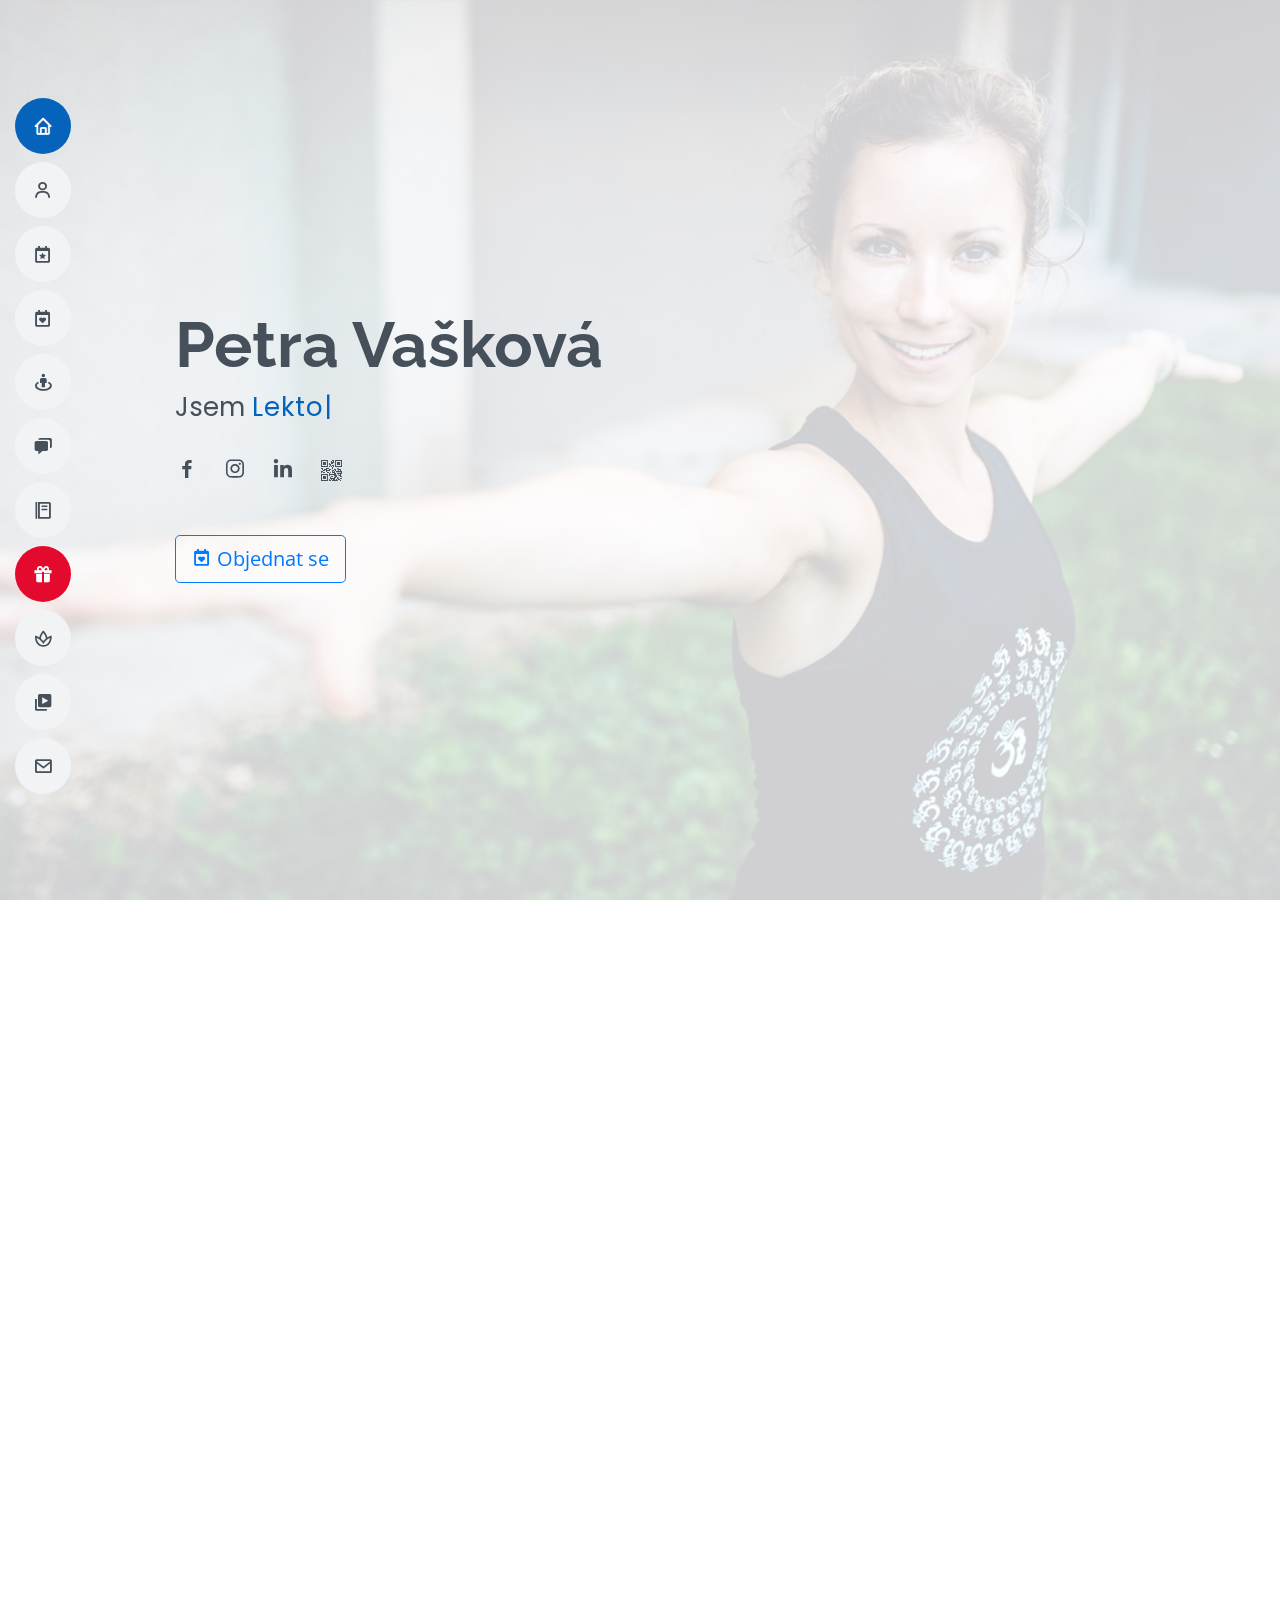
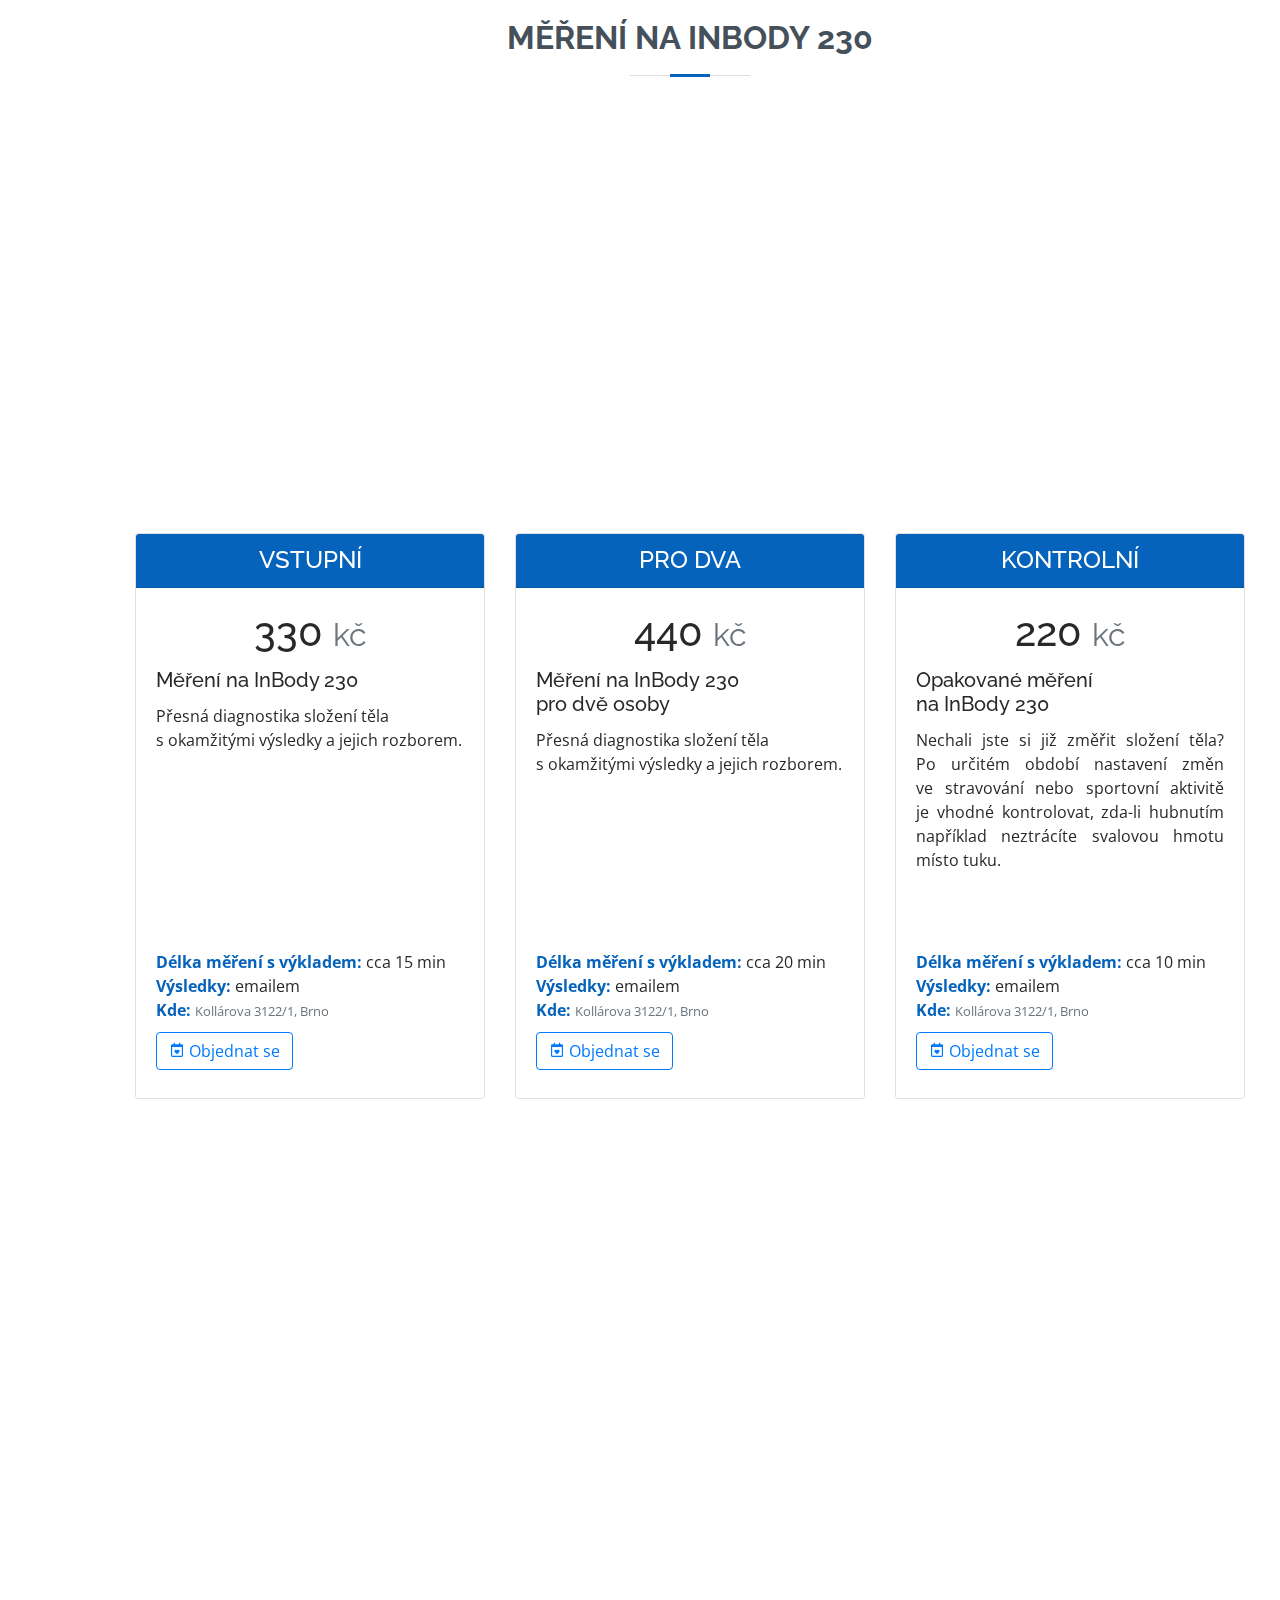
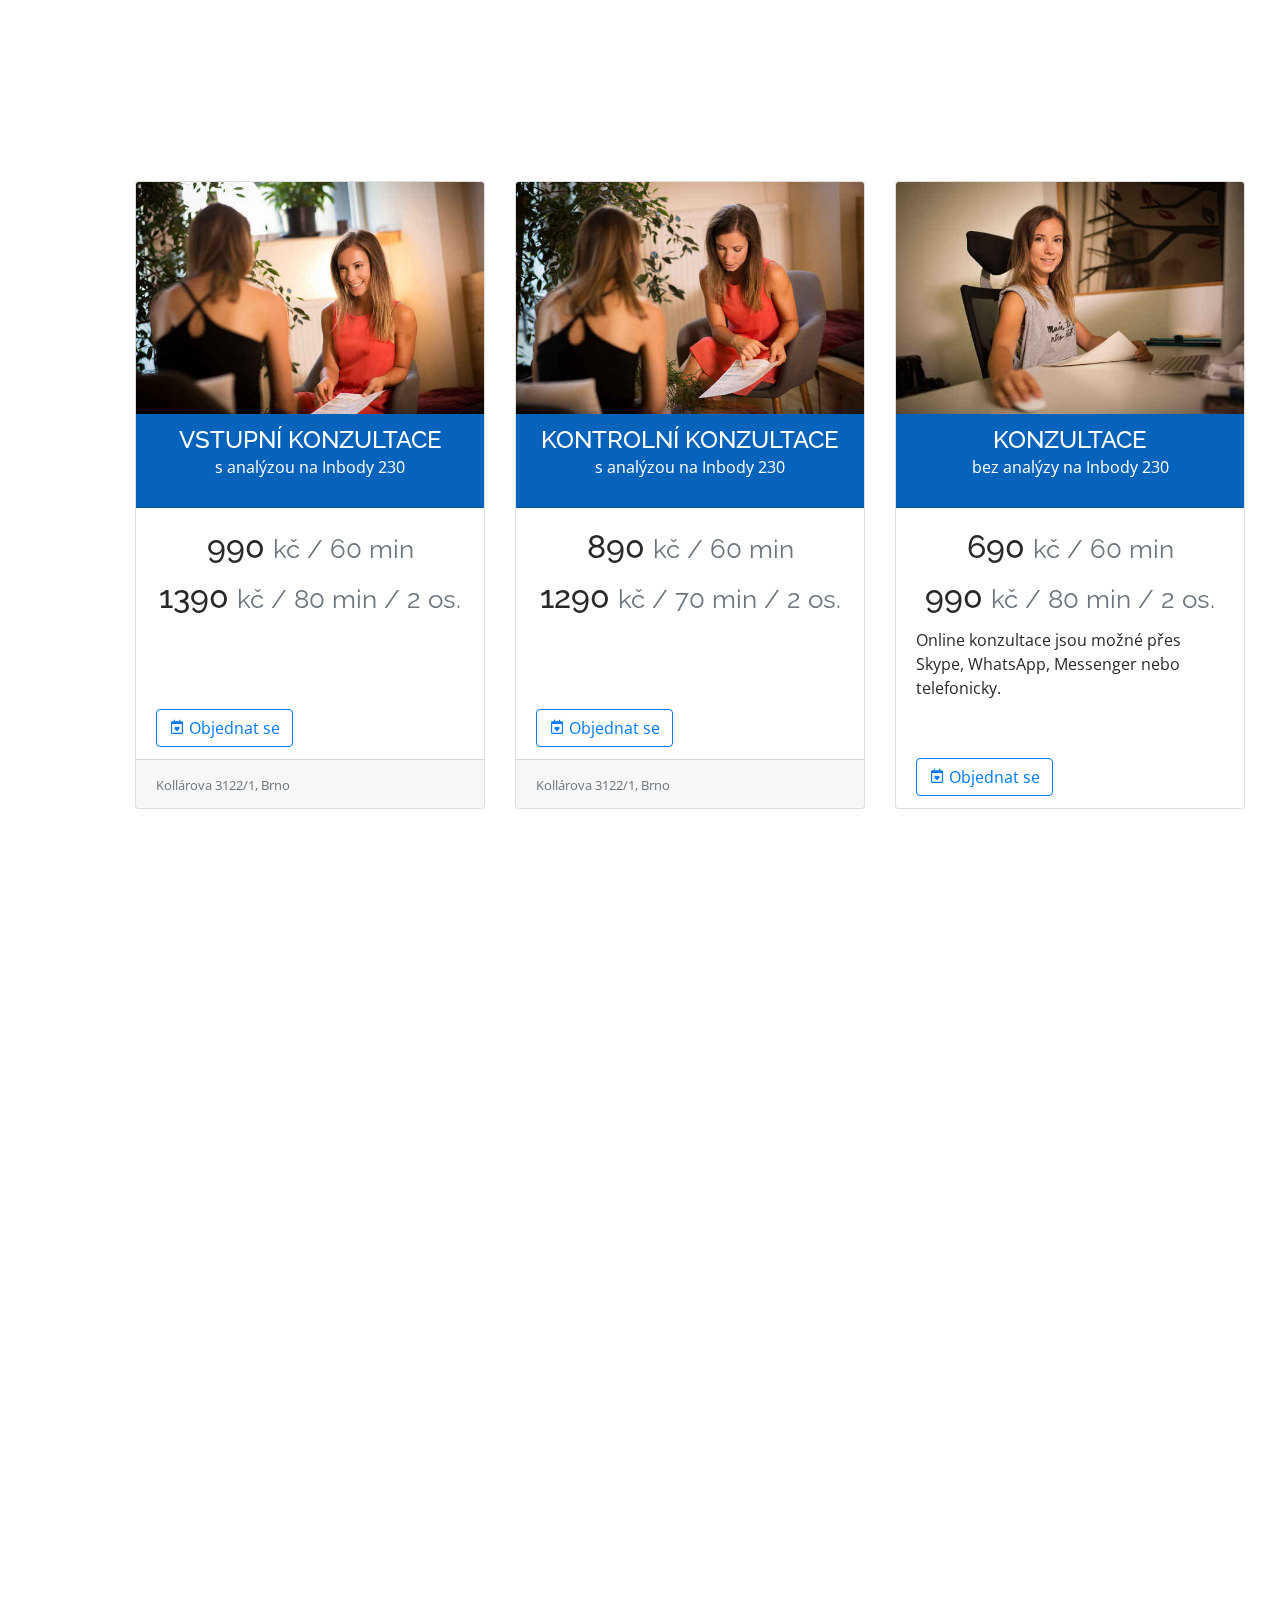
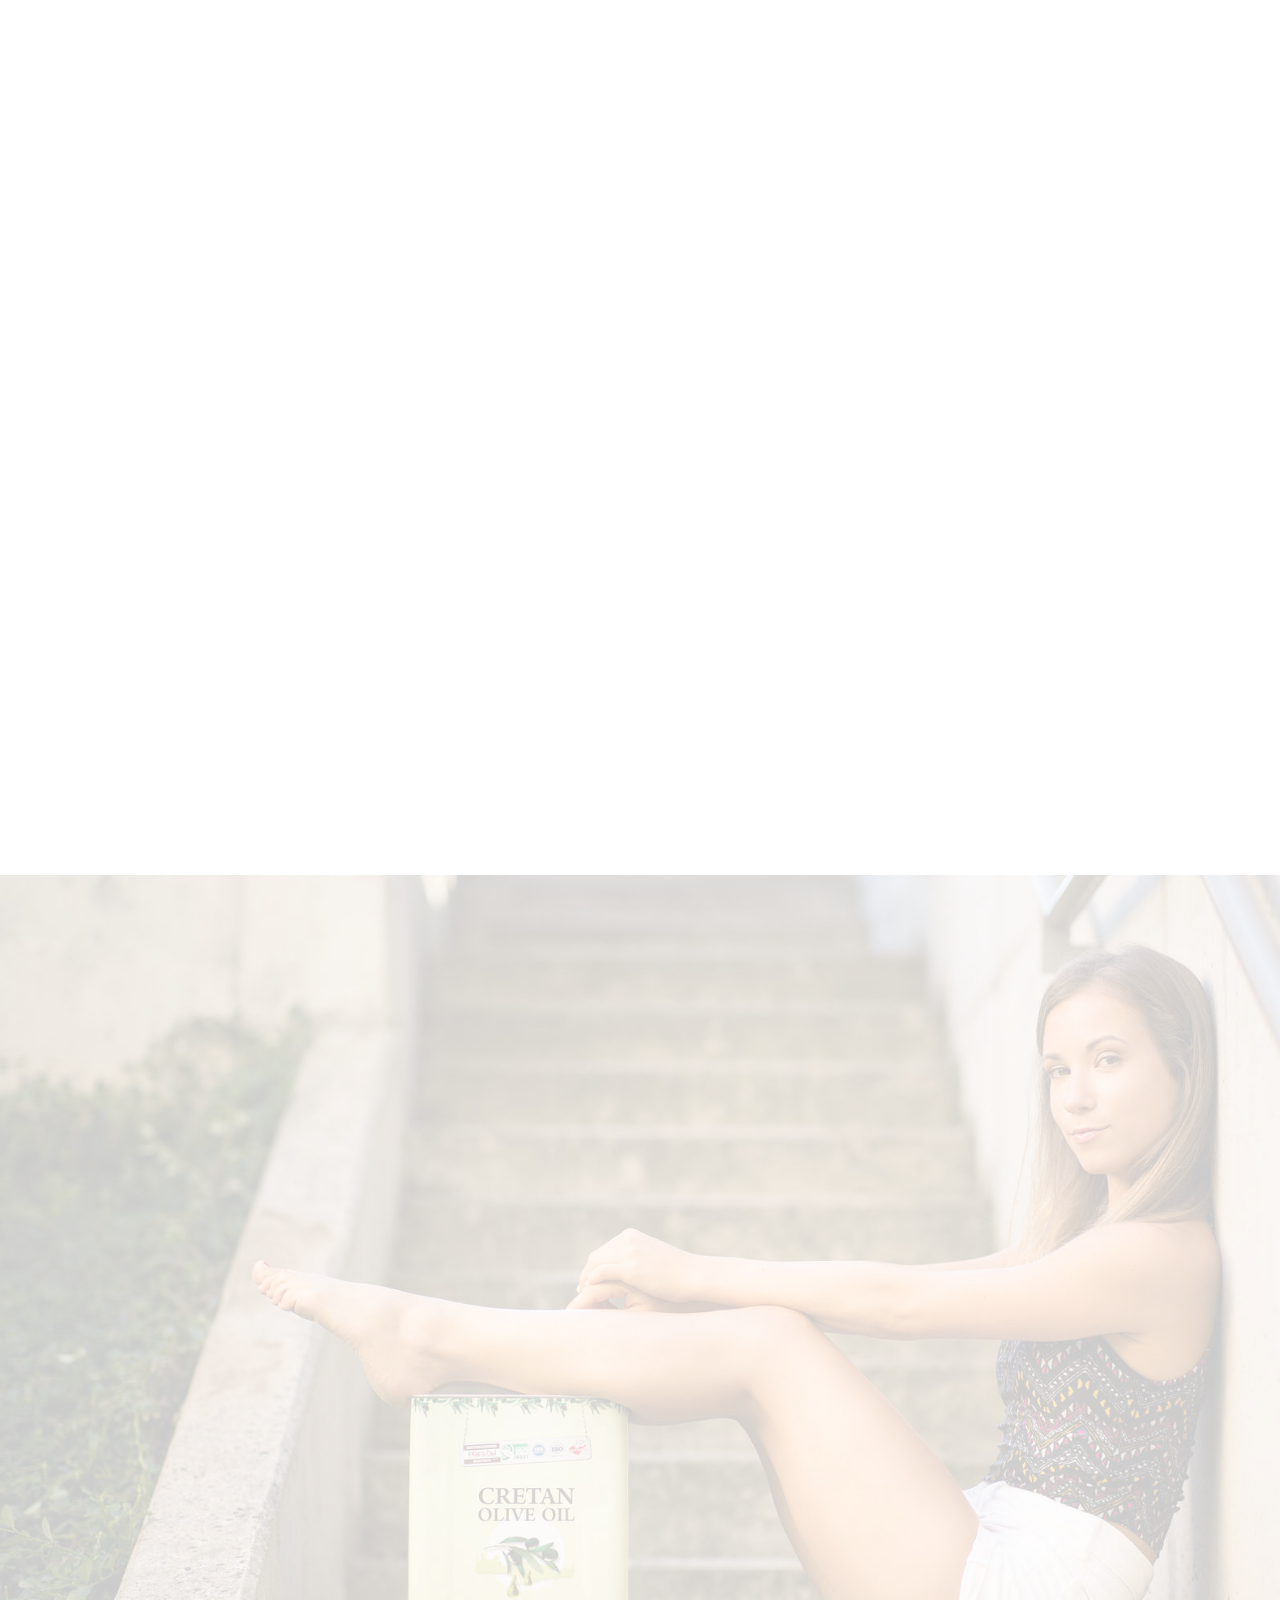
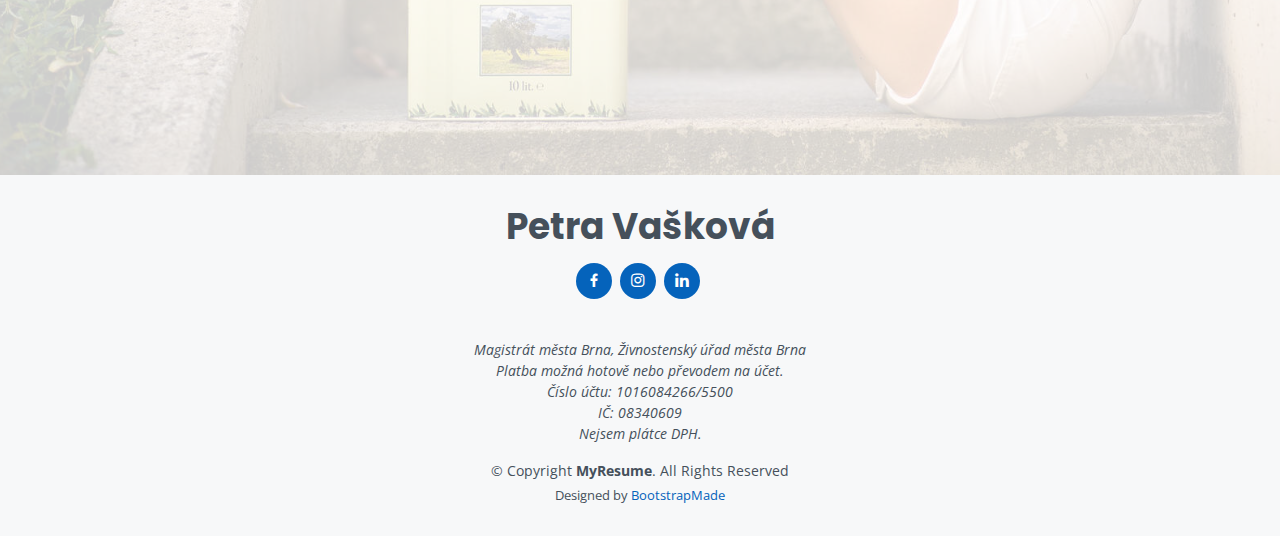
==== commit 27fa053d: "remove vitalvibe" ====
--- a/index.html
+++ b/index.html
@@ -807,10 +807,9 @@
             <div class="card-footer background-white-borderless">
             <p style="margin-top: 30px">
               <span class="text-blue-dark font-weight-bolder">Délka měření s výkladem: </span>cca 15 min<br/>
-              <span class="text-blue-dark font-weight-bolder">Výsledky: </span>tištěné / emailem<br/>
-              <span class="text-blue-dark font-weight-bolder">Kde: </span><a
-                    href="https://www.vitalvibe.eu/cs/kontakt#prodejna-brno">Vitalvibe, </a>
-              <small class="text-muted">Veveří 127, Brno</small>
+              <span class="text-blue-dark font-weight-bolder">Výsledky: </span>emailem<br/>
+              <span class="text-blue-dark font-weight-bolder">Kde: </span>
+              <small class="text-muted">Kollárova 3122/1, Brno</small>
               <br/>
               <!--<span class="text-blue-dark font-weight-bolder" style="display:inline-block;float: left;margin-right: 5px">Rezervace: </span>-->
               <button type="button" class="btn btn-outline-primary" data-toggle="modal" data-target="#rezervace" style="margin-top: 10px">
@@ -844,10 +843,9 @@
             <div class="card-footer background-white-borderless">
               <p style="margin-top: 30px">
                 <span class="text-blue-dark font-weight-bolder">Délka měření s výkladem: </span>cca 20 min<br/>
-                <span class="text-blue-dark font-weight-bolder">Výsledky: </span>tištěné / emailem<br/>
-                <span class="text-blue-dark font-weight-bolder">Kde: </span><a
-                      href="https://www.vitalvibe.eu/cs/kontakt#prodejna-brno">Vitalvibe, </a>
-                <small class="text-muted">Veveří 127, Brno</small>
+                <span class="text-blue-dark font-weight-bolder">Výsledky: </span>emailem<br/>
+                <span class="text-blue-dark font-weight-bolder">Kde: </span>
+                <small class="text-muted">Kollárova 3122/1, Brno</small>
                 <br/>
                 <button type="button" class="btn btn-outline-primary" data-toggle="modal" data-target="#rezervace" style="margin-top: 10px">
                   <i class='bx bx-calendar-heart'></i> Objednat se
@@ -876,10 +874,9 @@
             <div class="card-footer background-white-borderless">
               <p style="margin-top: 30px">
                 <span class="text-blue-dark font-weight-bolder">Délka měření s výkladem: </span>cca 10 min<br/>
-                <span class="text-blue-dark font-weight-bolder">Výsledky: </span>tištěné / emailem<br/>
-                <span class="text-blue-dark font-weight-bolder">Kde: </span><a
-                      href="https://www.vitalvibe.eu/cs/kontakt#prodejna-brno">Vitalvibe, </a>
-                <small class="text-muted">Veveří 127, Brno</small>
+                <span class="text-blue-dark font-weight-bolder">Výsledky: </span>emailem<br/>
+                <span class="text-blue-dark font-weight-bolder">Kde: </span>
+                <small class="text-muted">Kollárova 3122/1, Brno</small>
                 <br/>
                 <button type="button" class="btn btn-outline-primary" data-toggle="modal" data-target="#rezervace" style="margin-top: 10px">
                   <i class='bx bx-calendar-heart'></i> Objednat se
@@ -953,8 +950,7 @@
               </button>
             </div>
             <div class="card-footer">
-              <a href="https://www.vitalvibe.eu/cs/kontakt#prodejna-brno">Vitalvibe, </a>
-              <small class="text-muted">Veveří 127, Brno</small>
+              <small class="text-muted">Kollárova 3122/1, Brno</small>
             </div>
           </div>
         </div>
@@ -987,8 +983,7 @@
               </button>
             </div>
             <div class="card-footer">
-              <a href="https://www.vitalvibe.eu/cs/kontakt#prodejna-brno">Vitalvibe, </a>
-              <small class="text-muted">Veveří 127, Brno</small>
+              <small class="text-muted">Kollárova 3122/1, Brno</small>
             </div>
           </div>
         </div>
@@ -1059,7 +1054,7 @@
                 <span class="text-blue-dark font-weight-bolder">Součástí ceny je konzultace (možná online) a&nbsp;analýza na&nbsp;InBody&nbsp;230</span><br/>
                 <span class="text-blue-dark font-weight-bolder">Zohlednění specifických potřeb živin </span>dle metabolismu, zdravotního stavu, fyzické aktivity a druhu práce<br/>
                 <span class="text-blue-dark font-weight-bolder">Sestaven z běžně dostupných surovin</span><br/>
-                <span class="text-blue-dark font-weight-bolder">Výsledky: </span>tištěné / emailem<br/>
+                <span class="text-blue-dark font-weight-bolder">Výsledky: </span>emailem<br/>
                 <button type="button" class="btn btn-outline-primary" data-toggle="modal" data-target="#rezervace" style="margin-top: 10px">
                   <i class='bx bx-calendar-heart'></i> Objednat se
                 </button>
